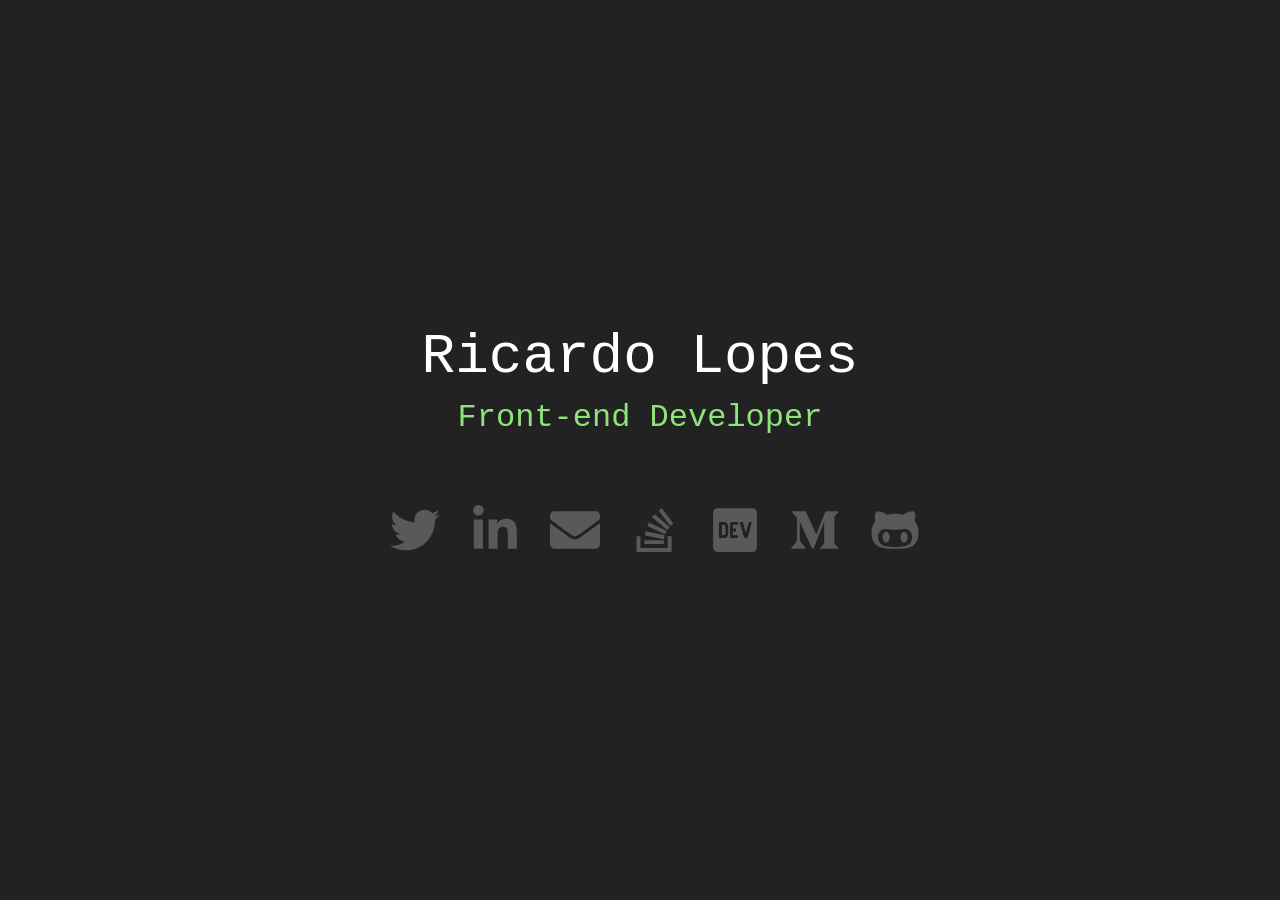
==== index.html @ 7324f7e9 "Updates" ====
<!DOCTYPE html><html><head><title>Ricardo Lopes: Front-end Developer</title><meta name="author" content="Ricardo Lopes"/><meta name="description" content="Portfolio page for Ricardo Lopes: Front-end Developer"/><link rel="shortcut icon" href="static/favicon.ico" type="image/vnd.microsoft.icon"/><meta charSet="utf-8"/><meta name="viewport" content="width=device-width,minimum-scale=1,initial-scale=1"/><meta name="next-head-count" content="2"/><style id="__jsx-4141740515">img.jsx-4141740515{position:fixed;opacity:0;-webkit-animation:move-jsx-4141740515 20s infinite linear;animation:move-jsx-4141740515 20s infinite linear;-webkit-animation-delay:10s;animation-delay:10s;object-fit:contain;width:100%;height:100%;pointer-events:none;top:10000px;}@-webkit-keyframes move-jsx-4141740515{0%{opacity:0;top:70%;left:70%;}25%{opacity:0.1;}50%{opacity:0;top:-30%;left:-30%;-webkit-transform:scale(2) rotate(60deg);-ms-transform:scale(2) rotate(60deg);transform:scale(2) rotate(60deg);}51%{left:70%;-webkit-transform:scale(1);-ms-transform:scale(1);transform:scale(1);}75%{opacity:0.1;}100%{top:70%;left:0;opacity:0;-webkit-transform:scale(2) rotate(-60deg);-ms-transform:scale(2) rotate(-60deg);transform:scale(2) rotate(-60deg);}}@keyframes move-jsx-4141740515{0%{opacity:0;top:70%;left:70%;}25%{opacity:0.1;}50%{opacity:0;top:-30%;left:-30%;-webkit-transform:scale(2) rotate(60deg);-ms-transform:scale(2) rotate(60deg);transform:scale(2) rotate(60deg);}51%{left:70%;-webkit-transform:scale(1);-ms-transform:scale(1);transform:scale(1);}75%{opacity:0.1;}100%{top:70%;left:0;opacity:0;-webkit-transform:scale(2) rotate(-60deg);-ms-transform:scale(2) rotate(-60deg);transform:scale(2) rotate(-60deg);}}</style><style id="__jsx-925891890">.jsx-925891890{font-weight:normal;margin-top:0;}h1.jsx-925891890{font-size:3.5em;margin-bottom:10px;}h2.jsx-925891890{font-size:2em;color:var(--accent);margin-bottom:1.2em;}</style><style id="__jsx-3282310472">.jsx-3282310472{width:50px;height:50px;margin:15px;display:inline-block;opacity:0.5;-webkit-transition:150ms;transition:150ms;fill:var(--text);}.jsx-3282310472:hover,.jsx-3282310472:active,.jsx-3282310472:focus{-webkit-transform:scale(1.1);-ms-transform:scale(1.1);transform:scale(1.1);opacity:1;fill:var(--accent);}</style><style id="__jsx-1221531940">body{--background:#222;--text:white;--accent:#8ee478;display:-webkit-box;display:-webkit-flex;display:-ms-flexbox;display:flex;-webkit-flex-direction:column;-ms-flex-direction:column;flex-direction:column;-webkit-box-pack:center;-webkit-justify-content:center;-ms-flex-pack:center;justify-content:center;height:100vh;width:100vw;margin:0;overflow:hidden;font-family:'Courier New',Courier;font-weight:100;color:var(--text);background:var(--background);text-align:center;}</style></head><body><div id="__next"><div class="jsx-1221531940"><picture class="jsx-4141740515"><source srcSet="static/img/face.webp" type="image/webp" class="jsx-4141740515"/><source srcSet="static/img/face.jpg" type="image/jpeg" class="jsx-4141740515"/><img src="img/face.jpg" alt="" class="jsx-4141740515"/></picture><header class="jsx-925891890"><h1 class="jsx-925891890">Ricardo Lopes</h1><h2 class="jsx-925891890">Front-end Developer</h2></header><main class="jsx-1221531940"><nav class="jsx-1221531940 links"><a href="https://twitter.com/raicuparta" title="Twitter @Raicuparta" class="jsx-3282310472"><svg viewBox="0 0 512 512" alt="Twitter @Raicuparta" class="jsx-3282310472"><path d="M459.37 151.716c.325 4.548.325 9.097.325 13.645 0 138.72-105.583 298.558-298.558 298.558-59.452 0-114.68-17.219-161.137-47.106 8.447.974 16.568 1.299 25.34 1.299 49.055 0 94.213-16.568 130.274-44.832-46.132-.975-84.792-31.188-98.112-72.772 6.498.974 12.995 1.624 19.818 1.624 9.421 0 18.843-1.3 27.614-3.573-48.081-9.747-84.143-51.98-84.143-102.985v-1.299c13.969 7.797 30.214 12.67 47.431 13.319-28.264-18.843-46.781-51.005-46.781-87.391 0-19.492 5.197-37.36 14.294-52.954 51.655 63.675 129.3 105.258 216.365 109.807-1.624-7.797-2.599-15.918-2.599-24.04 0-57.828 46.782-104.934 104.934-104.934 30.213 0 57.502 12.67 76.67 33.137 23.715-4.548 46.456-13.32 66.599-25.34-7.798 24.366-24.366 44.833-46.132 57.827 21.117-2.273 41.584-8.122 60.426-16.243-14.292 20.791-32.161 39.308-52.628 54.253z"></path></svg></a><a href="https://www.linkedin.com/in/ricardo-lopes-3a071643/" title="LinkedIn Ricardo Lopes" class="jsx-3282310472"><svg viewBox="0 0 448 512" alt="LinkedIn Ricardo Lopes" class="jsx-3282310472"><path d="M100.28 448H7.4V148.9h92.88zM53.79 108.1C24.09 108.1 0 83.5 0 53.8a53.79 53.79 0 01107.58 0c0 29.7-24.1 54.3-53.79 54.3zM447.9 448h-92.68V302.4c0-34.7-.7-79.2-48.29-79.2-48.29 0-55.69 37.7-55.69 76.7V448h-92.78V148.9h89.08v40.8h1.3c12.4-23.5 42.69-48.3 87.88-48.3 94 0 111.28 61.9 111.28 142.3V448z"></path></svg></a><a href="mailto:raicuparta@gmail.com" title="E-mail raicuparta@gmail.com" class="jsx-3282310472"><svg viewBox="0 0 512 512" alt="E-mail raicuparta@gmail.com" class="jsx-3282310472"><path d="M502.3 190.8c3.9-3.1 9.7-.2 9.7 4.7V400c0 26.5-21.5 48-48 48H48c-26.5 0-48-21.5-48-48V195.6c0-5 5.7-7.8 9.7-4.7 22.4 17.4 52.1 39.5 154.1 113.6 21.1 15.4 56.7 47.8 92.2 47.6 35.7.3 72-32.8 92.3-47.6 102-74.1 131.6-96.3 154-113.7zM256 320c23.2.4 56.6-29.2 73.4-41.4 132.7-96.3 142.8-104.7 173.4-128.7 5.8-4.5 9.2-11.5 9.2-18.9v-19c0-26.5-21.5-48-48-48H48C21.5 64 0 85.5 0 112v19c0 7.4 3.4 14.3 9.2 18.9 30.6 23.9 40.7 32.4 173.4 128.7 16.8 12.2 50.2 41.8 73.4 41.4z"></path></svg></a><a href="https://stackoverflow.com/users/3962104/ricardo-lopes?tab=profile" title="Stack Overflow @Raicuparta" class="jsx-3282310472"><svg viewBox="0 0 384 512" alt="Stack Overflow @Raicuparta" class="jsx-3282310472"><path d="M290.7 311L95 269.7 86.8 309l195.7 41zm51-87L188.2 95.7l-25.5 30.8 153.5 128.3zm-31.2 39.7L129.2 179l-16.7 36.5L293.7 300zM262 32l-32 24 119.3 160.3 32-24zm20.5 328h-200v39.7h200zm39.7 80H42.7V320h-40v160h359.5V320h-40z"></path></svg></a><a href="https://dev.to/raicuparta" title="DEV @Raicuparta" class="jsx-3282310472"><svg viewBox="0 0 448 512" alt="DEV @Raicuparta" class="jsx-3282310472"><path d="M120.12 208.29c-3.88-2.9-7.77-4.35-11.65-4.35H91.03v104.47h17.45c3.88 0 7.77-1.45 11.65-4.35 3.88-2.9 5.82-7.25 5.82-13.06v-69.65c-.01-5.8-1.96-10.16-5.83-13.06zM404.1 32H43.9C19.7 32 .06 51.59 0 75.8v360.4C.06 460.41 19.7 480 43.9 480h360.2c24.21 0 43.84-19.59 43.9-43.8V75.8c-.06-24.21-19.7-43.8-43.9-43.8zM154.2 291.19c0 18.81-11.61 47.31-48.36 47.25h-46.4V172.98h47.38c35.44 0 47.36 28.46 47.37 47.28l.01 70.93zm100.68-88.66H201.6v38.42h32.57v29.57H201.6v38.41h53.29v29.57h-62.18c-11.16.29-20.44-8.53-20.72-19.69V193.7c-.27-11.15 8.56-20.41 19.71-20.69h63.19l-.01 29.52zm103.64 115.29c-13.2 30.75-36.85 24.63-47.44 0l-38.53-144.8h32.57l29.71 113.72 29.57-113.72h32.58l-38.46 144.8z"></path></svg></a><a href="https://medium.com/@Raicuparta" title="Medium @Raicuparta" class="jsx-3282310472"><svg viewBox="0 0 512 512" alt="Medium @Raicuparta" class="jsx-3282310472"><path d="M71.5 142.3c.6-5.9-1.7-11.8-6.1-15.8L20.3 72.1V64h140.2l108.4 237.7L364.2 64h133.7v8.1l-38.6 37c-3.3 2.5-5 6.7-4.3 10.8v272c-.7 4.1 1 8.3 4.3 10.8l37.7 37v8.1H307.3v-8.1l39.1-37.9c3.8-3.8 3.8-5 3.8-10.8V171.2L241.5 447.1h-14.7L100.4 171.2v184.9c-1.1 7.8 1.5 15.6 7 21.2l50.8 61.6v8.1h-144v-8L65 377.3c5.4-5.6 7.9-13.5 6.5-21.2V142.3z"></path></svg></a><a href="https://github.com/Raicuparta" title="Github @Raicuparta" class="jsx-3282310472"><svg viewBox="0 0 480 512" alt="Github @Raicuparta" class="jsx-3282310472"><path d="M186.1 328.7c0 20.9-10.9 55.1-36.7 55.1s-36.7-34.2-36.7-55.1 10.9-55.1 36.7-55.1 36.7 34.2 36.7 55.1zM480 278.2c0 31.9-3.2 65.7-17.5 95-37.9 76.6-142.1 74.8-216.7 74.8-75.8 0-186.2 2.7-225.6-74.8-14.6-29-20.2-63.1-20.2-95 0-41.9 13.9-81.5 41.5-113.6-5.2-15.8-7.7-32.4-7.7-48.8 0-21.5 4.9-32.3 14.6-51.8 45.3 0 74.3 9 108.8 36 29-6.9 58.8-10 88.7-10 27 0 54.2 2.9 80.4 9.2 34-26.7 63-35.2 107.8-35.2 9.8 19.5 14.6 30.3 14.6 51.8 0 16.4-2.6 32.7-7.7 48.2 27.5 32.4 39 72.3 39 114.2zm-64.3 50.5c0-43.9-26.7-82.6-73.5-82.6-18.9 0-37 3.4-56 6-14.9 2.3-29.8 3.2-45.1 3.2-15.2 0-30.1-.9-45.1-3.2-18.7-2.6-37-6-56-6-46.8 0-73.5 38.7-73.5 82.6 0 87.8 80.4 101.3 150.4 101.3h48.2c70.3 0 150.6-13.4 150.6-101.3zm-82.6-55.1c-25.8 0-36.7 34.2-36.7 55.1s10.9 55.1 36.7 55.1 36.7-34.2 36.7-55.1-10.9-55.1-36.7-55.1z"></path></svg></a></nav></main></div></div></body></html>
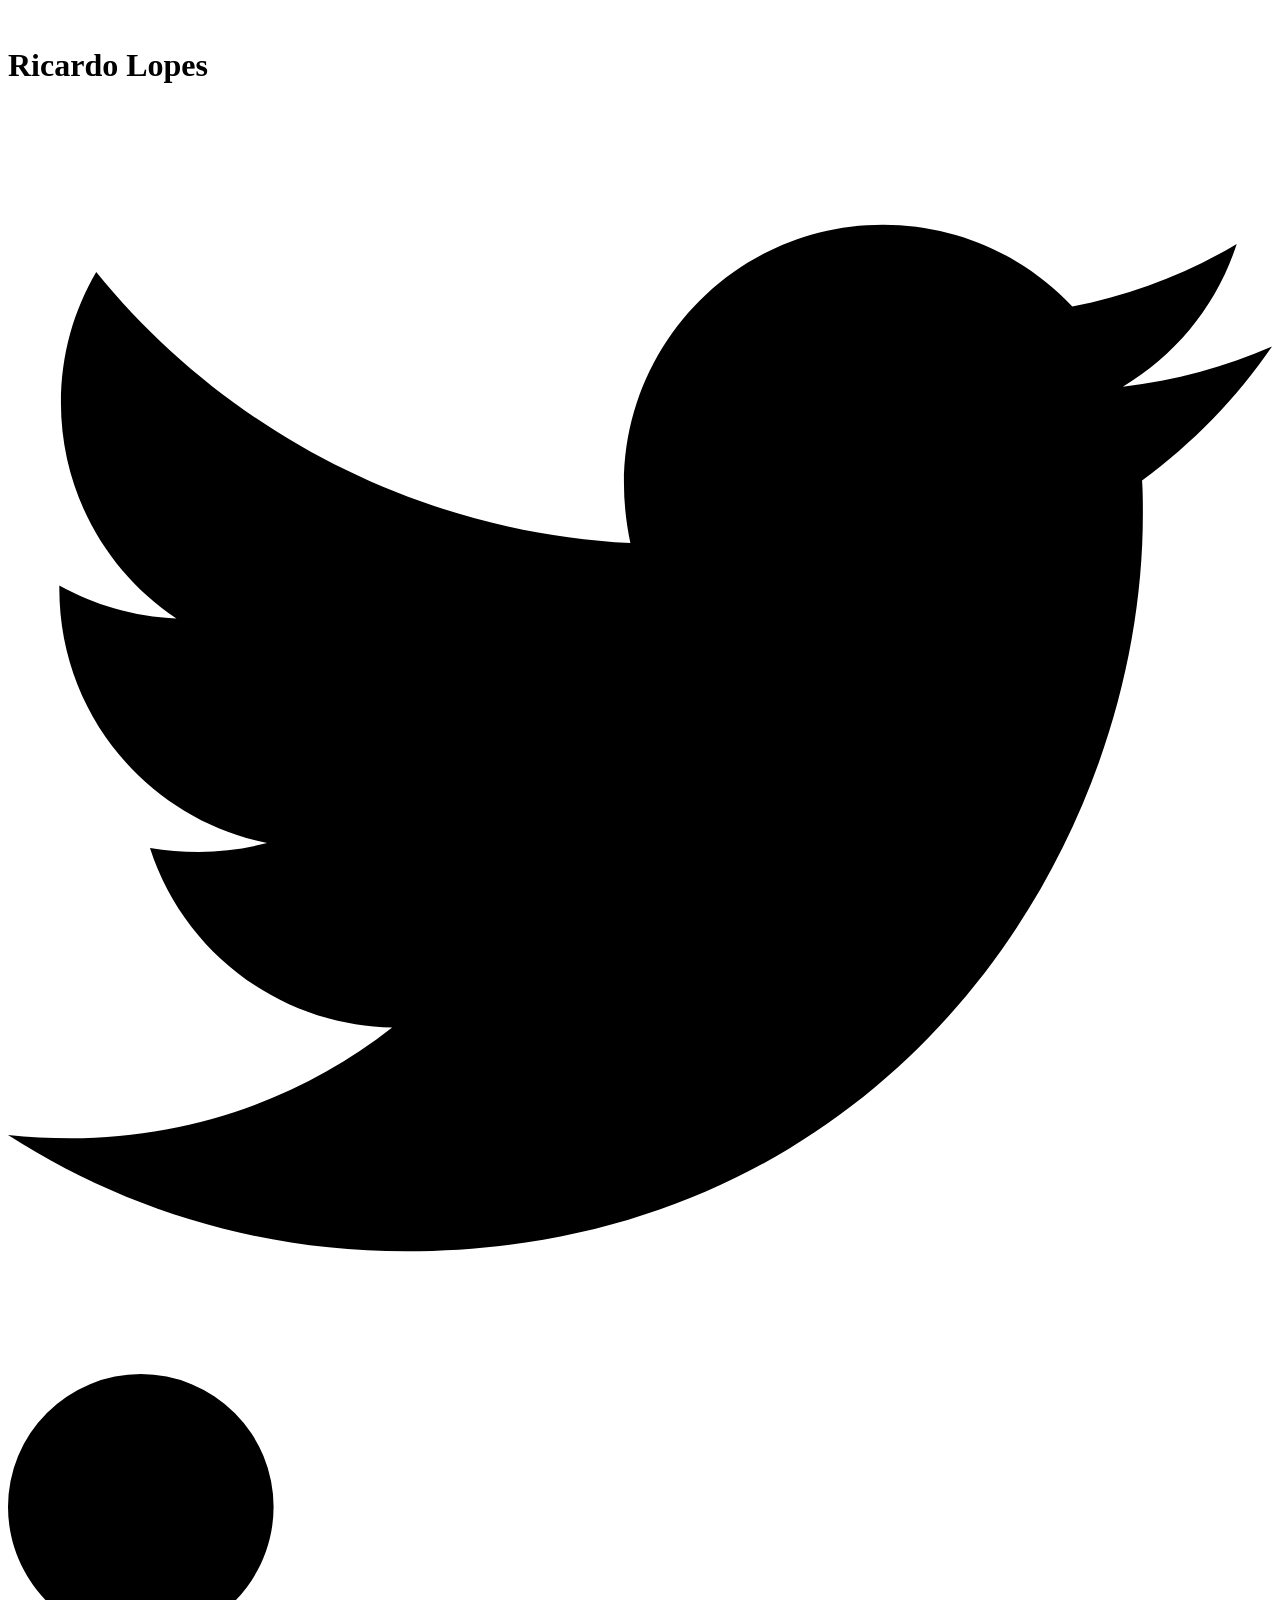
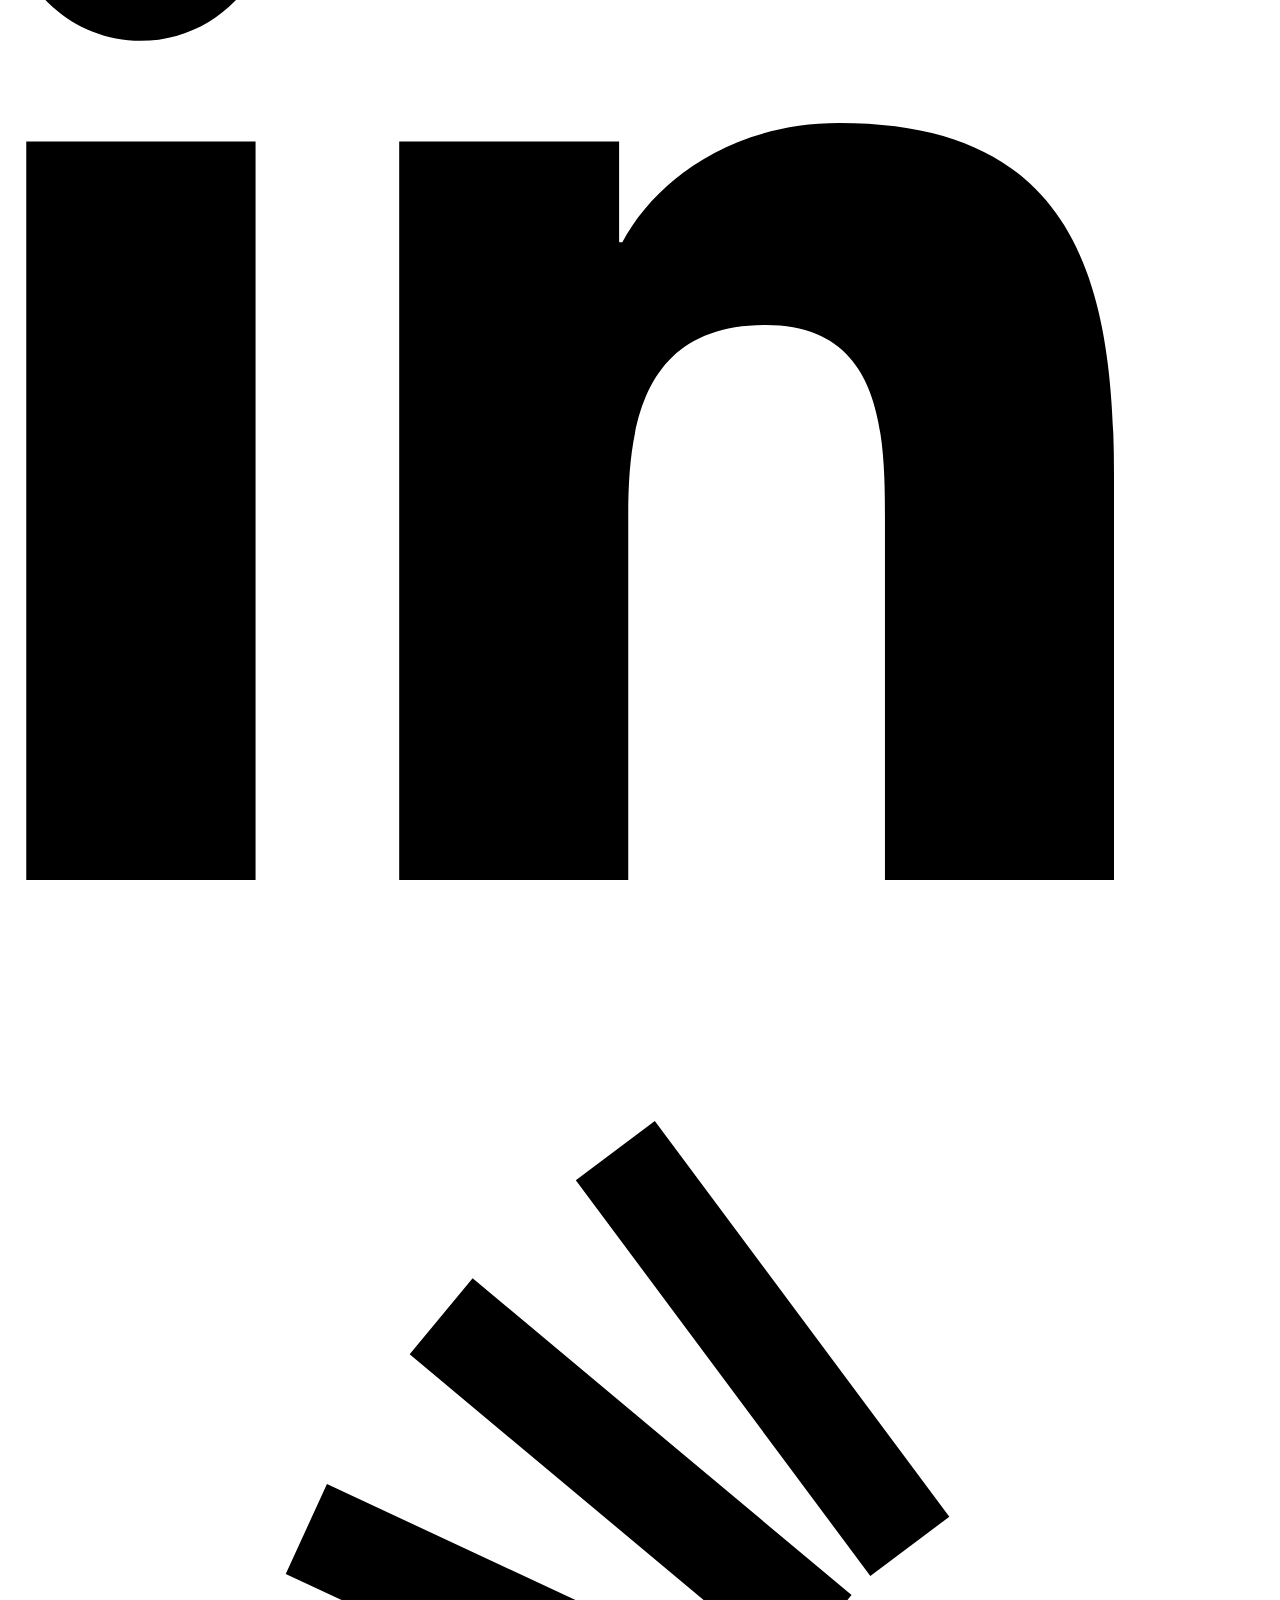
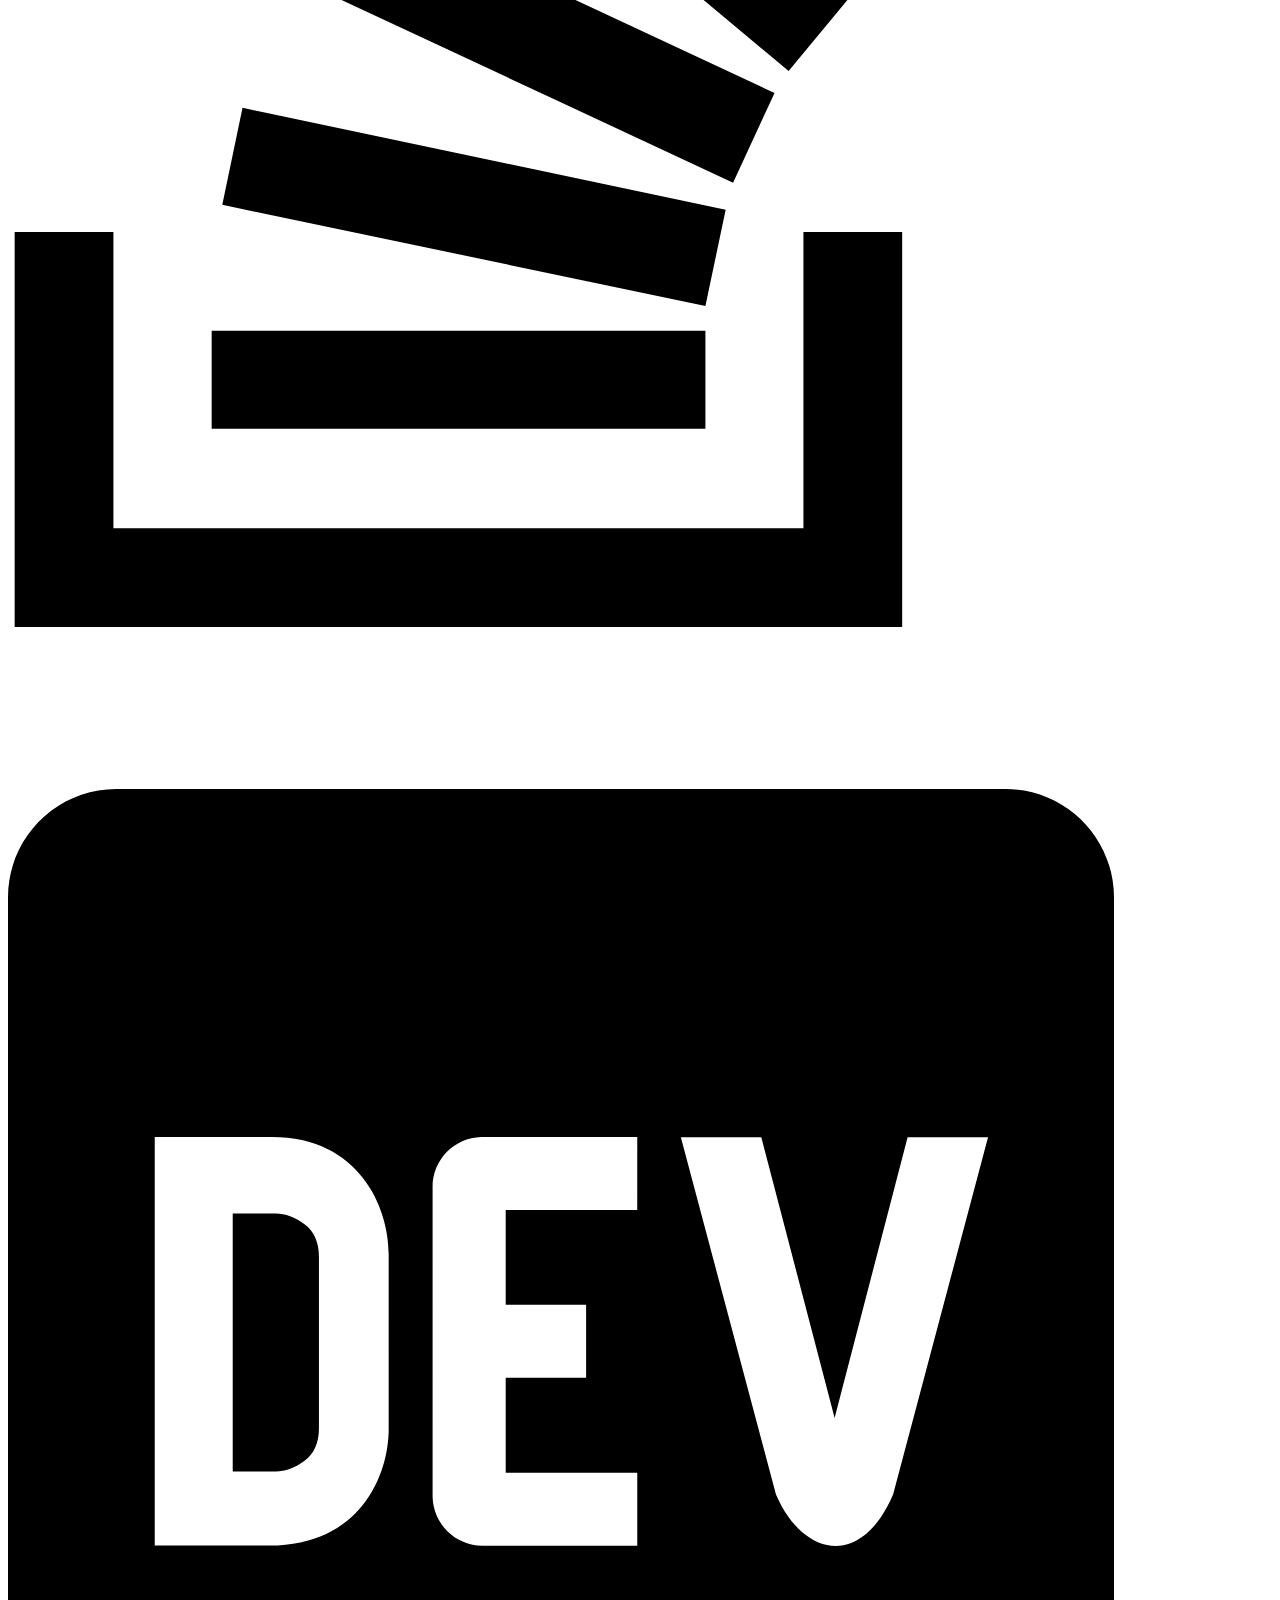
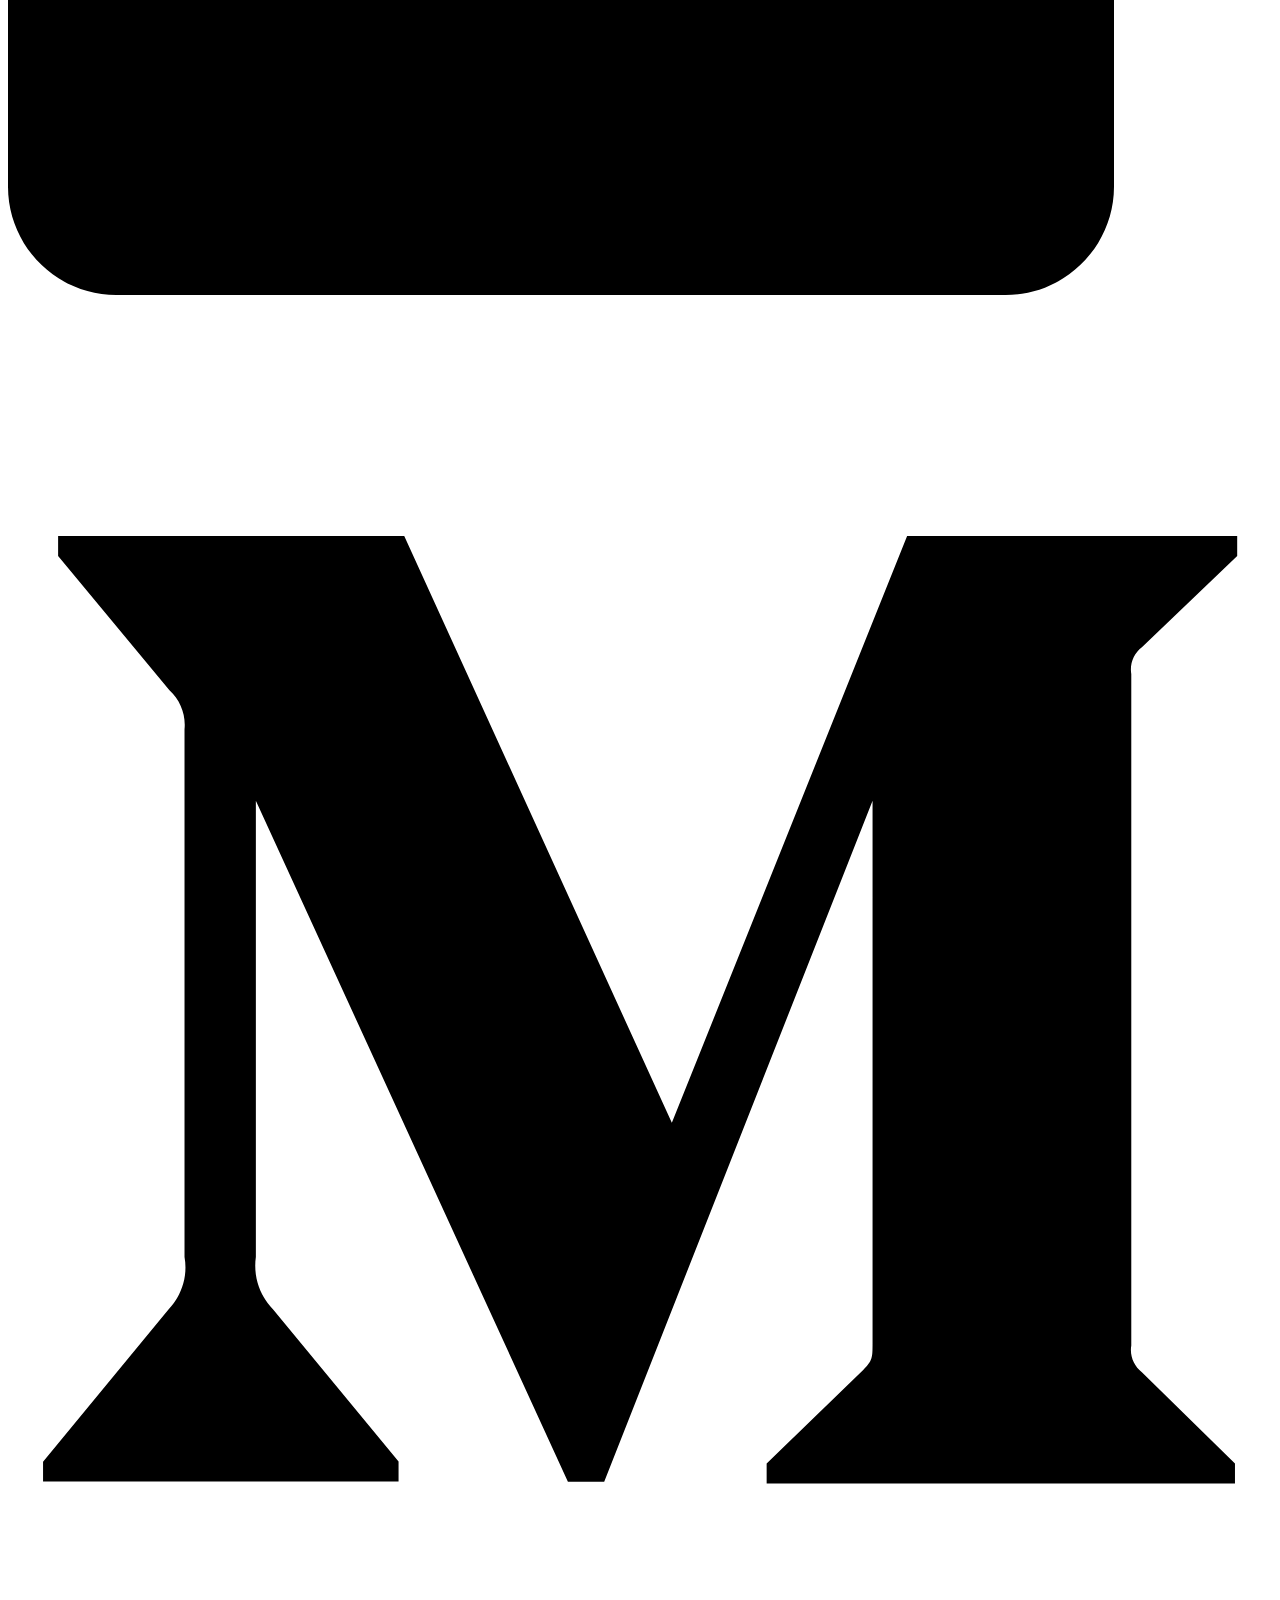
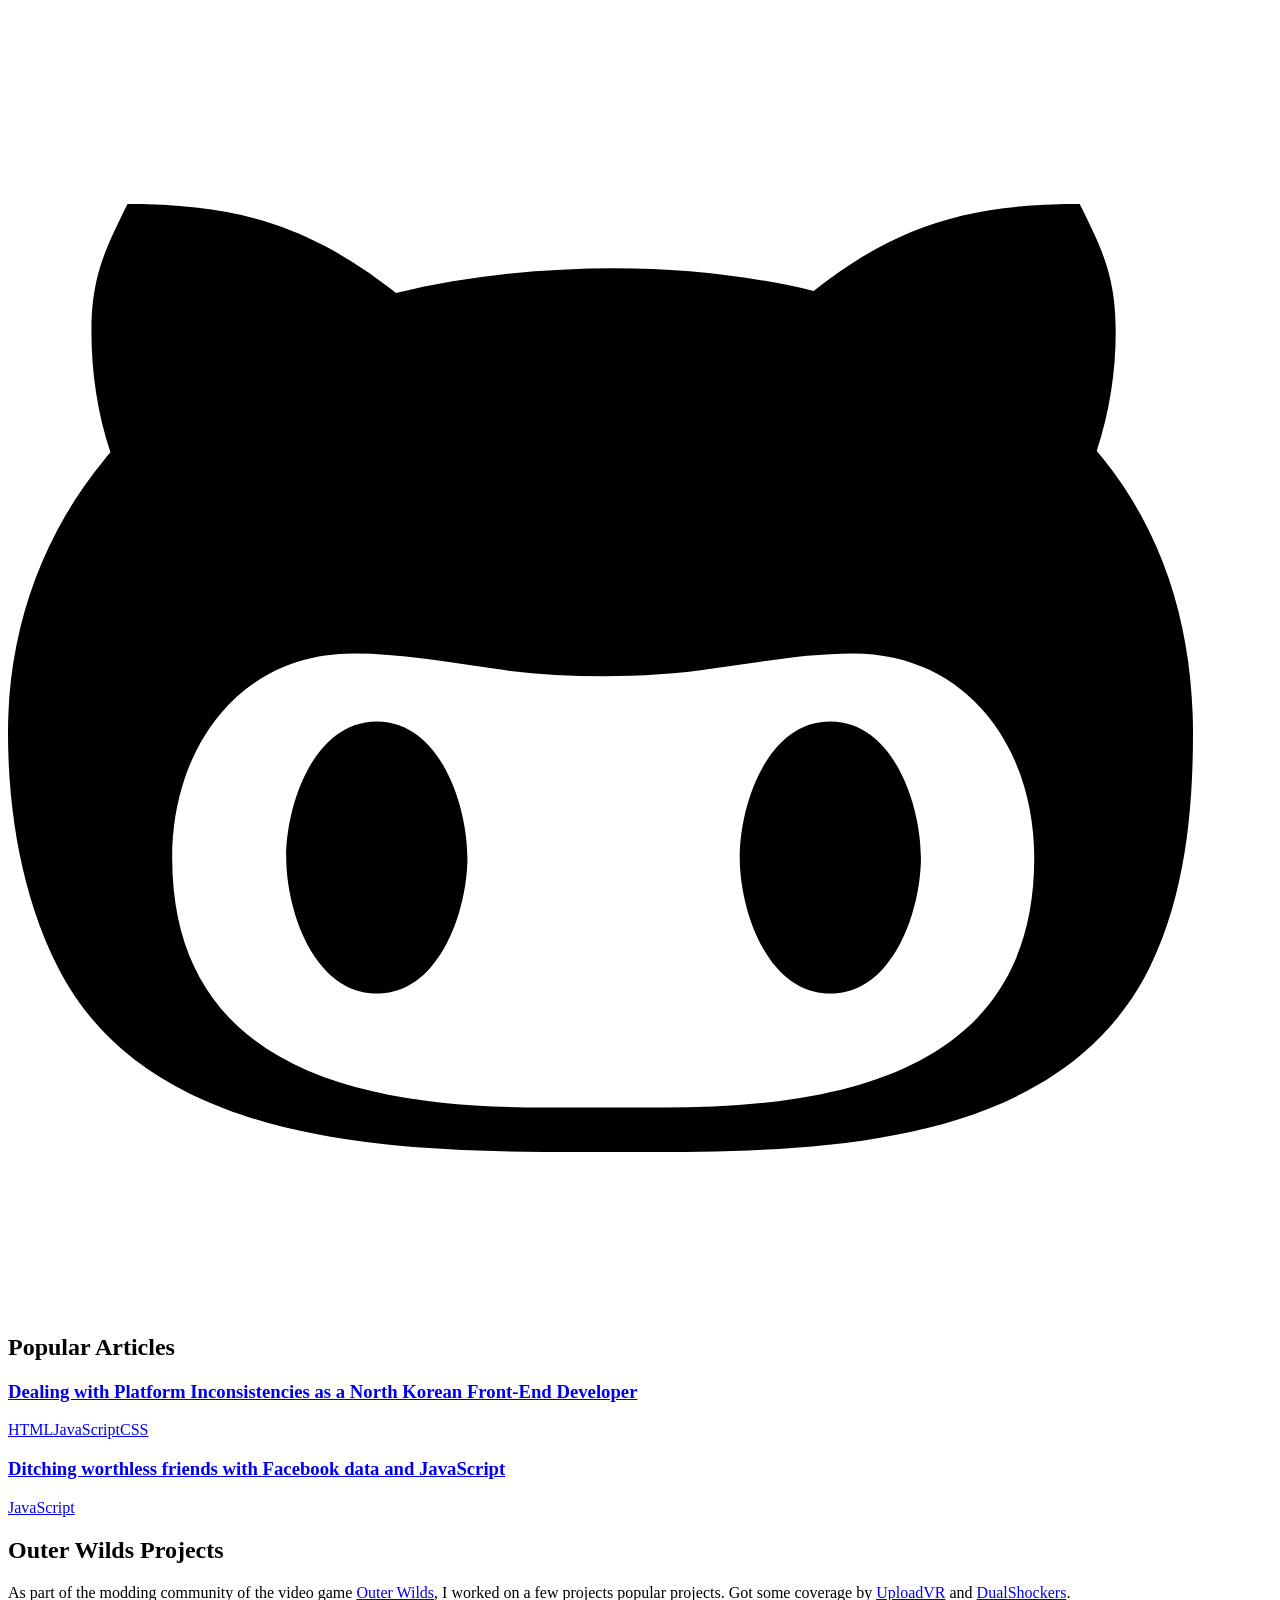
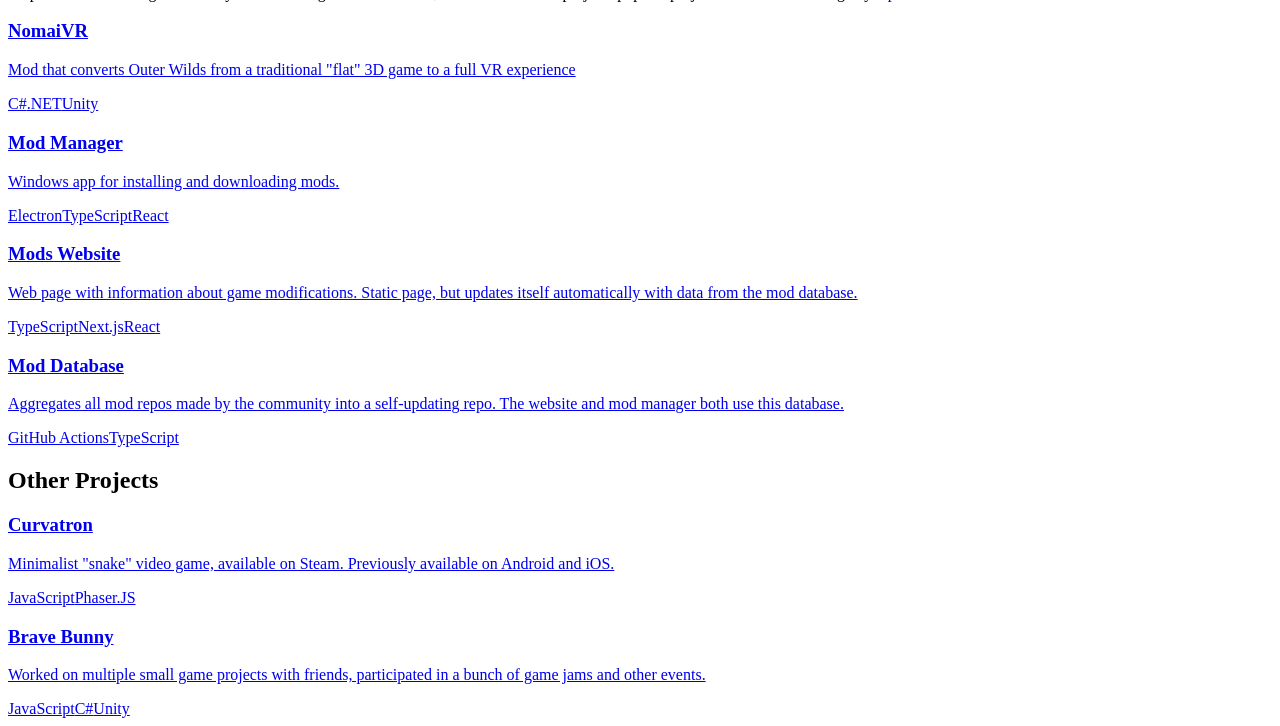
==== commit f30976ee: "Updates" ====
--- a/index.html
+++ b/index.html
@@ -1 +1,6 @@
-<!DOCTYPE html><html><head><title>Ricardo Lopes: Front-end Developer</title><meta name="author" content="Ricardo Lopes"/><meta name="description" content="Portfolio page for Ricardo Lopes: Front-end Developer"/><link rel="shortcut icon" href="static/favicon.ico" type="image/vnd.microsoft.icon"/><meta charSet="utf-8"/><meta name="viewport" content="width=device-width,minimum-scale=1,initial-scale=1"/><meta name="next-head-count" content="2"/><style id="__jsx-4141740515">img.jsx-4141740515{position:fixed;opacity:0;-webkit-animation:move-jsx-4141740515 20s infinite linear;animation:move-jsx-4141740515 20s infinite linear;-webkit-animation-delay:10s;animation-delay:10s;object-fit:contain;width:100%;height:100%;pointer-events:none;top:10000px;}@-webkit-keyframes move-jsx-4141740515{0%{opacity:0;top:70%;left:70%;}25%{opacity:0.1;}50%{opacity:0;top:-30%;left:-30%;-webkit-transform:scale(2) rotate(60deg);-ms-transform:scale(2) rotate(60deg);transform:scale(2) rotate(60deg);}51%{left:70%;-webkit-transform:scale(1);-ms-transform:scale(1);transform:scale(1);}75%{opacity:0.1;}100%{top:70%;left:0;opacity:0;-webkit-transform:scale(2) rotate(-60deg);-ms-transform:scale(2) rotate(-60deg);transform:scale(2) rotate(-60deg);}}@keyframes move-jsx-4141740515{0%{opacity:0;top:70%;left:70%;}25%{opacity:0.1;}50%{opacity:0;top:-30%;left:-30%;-webkit-transform:scale(2) rotate(60deg);-ms-transform:scale(2) rotate(60deg);transform:scale(2) rotate(60deg);}51%{left:70%;-webkit-transform:scale(1);-ms-transform:scale(1);transform:scale(1);}75%{opacity:0.1;}100%{top:70%;left:0;opacity:0;-webkit-transform:scale(2) rotate(-60deg);-ms-transform:scale(2) rotate(-60deg);transform:scale(2) rotate(-60deg);}}</style><style id="__jsx-925891890">.jsx-925891890{font-weight:normal;margin-top:0;}h1.jsx-925891890{font-size:3.5em;margin-bottom:10px;}h2.jsx-925891890{font-size:2em;color:var(--accent);margin-bottom:1.2em;}</style><style id="__jsx-3282310472">.jsx-3282310472{width:50px;height:50px;margin:15px;display:inline-block;opacity:0.5;-webkit-transition:150ms;transition:150ms;fill:var(--text);}.jsx-3282310472:hover,.jsx-3282310472:active,.jsx-3282310472:focus{-webkit-transform:scale(1.1);-ms-transform:scale(1.1);transform:scale(1.1);opacity:1;fill:var(--accent);}</style><style id="__jsx-1221531940">body{--background:#222;--text:white;--accent:#8ee478;display:-webkit-box;display:-webkit-flex;display:-ms-flexbox;display:flex;-webkit-flex-direction:column;-ms-flex-direction:column;flex-direction:column;-webkit-box-pack:center;-webkit-justify-content:center;-ms-flex-pack:center;justify-content:center;height:100vh;width:100vw;margin:0;overflow:hidden;font-family:'Courier New',Courier;font-weight:100;color:var(--text);background:var(--background);text-align:center;}</style></head><body><div id="__next"><div class="jsx-1221531940"><picture class="jsx-4141740515"><source srcSet="static/img/face.webp" type="image/webp" class="jsx-4141740515"/><source srcSet="static/img/face.jpg" type="image/jpeg" class="jsx-4141740515"/><img src="img/face.jpg" alt="" class="jsx-4141740515"/></picture><header class="jsx-925891890"><h1 class="jsx-925891890">Ricardo Lopes</h1><h2 class="jsx-925891890">Front-end Developer</h2></header><main class="jsx-1221531940"><nav class="jsx-1221531940 links"><a href="https://twitter.com/raicuparta" title="Twitter @Raicuparta" class="jsx-3282310472"><svg viewBox="0 0 512 512" alt="Twitter @Raicuparta" class="jsx-3282310472"><path d="M459.37 151.716c.325 4.548.325 9.097.325 13.645 0 138.72-105.583 298.558-298.558 298.558-59.452 0-114.68-17.219-161.137-47.106 8.447.974 16.568 1.299 25.34 1.299 49.055 0 94.213-16.568 130.274-44.832-46.132-.975-84.792-31.188-98.112-72.772 6.498.974 12.995 1.624 19.818 1.624 9.421 0 18.843-1.3 27.614-3.573-48.081-9.747-84.143-51.98-84.143-102.985v-1.299c13.969 7.797 30.214 12.67 47.431 13.319-28.264-18.843-46.781-51.005-46.781-87.391 0-19.492 5.197-37.36 14.294-52.954 51.655 63.675 129.3 105.258 216.365 109.807-1.624-7.797-2.599-15.918-2.599-24.04 0-57.828 46.782-104.934 104.934-104.934 30.213 0 57.502 12.67 76.67 33.137 23.715-4.548 46.456-13.32 66.599-25.34-7.798 24.366-24.366 44.833-46.132 57.827 21.117-2.273 41.584-8.122 60.426-16.243-14.292 20.791-32.161 39.308-52.628 54.253z"></path></svg></a><a href="https://www.linkedin.com/in/ricardo-lopes-3a071643/" title="LinkedIn Ricardo Lopes" class="jsx-3282310472"><svg viewBox="0 0 448 512" alt="LinkedIn Ricardo Lopes" class="jsx-3282310472"><path d="M100.28 448H7.4V148.9h92.88zM53.79 108.1C24.09 108.1 0 83.5 0 53.8a53.79 53.79 0 01107.58 0c0 29.7-24.1 54.3-53.79 54.3zM447.9 448h-92.68V302.4c0-34.7-.7-79.2-48.29-79.2-48.29 0-55.69 37.7-55.69 76.7V448h-92.78V148.9h89.08v40.8h1.3c12.4-23.5 42.69-48.3 87.88-48.3 94 0 111.28 61.9 111.28 142.3V448z"></path></svg></a><a href="mailto:raicuparta@gmail.com" title="E-mail raicuparta@gmail.com" class="jsx-3282310472"><svg viewBox="0 0 512 512" alt="E-mail raicuparta@gmail.com" class="jsx-3282310472"><path d="M502.3 190.8c3.9-3.1 9.7-.2 9.7 4.7V400c0 26.5-21.5 48-48 48H48c-26.5 0-48-21.5-48-48V195.6c0-5 5.7-7.8 9.7-4.7 22.4 17.4 52.1 39.5 154.1 113.6 21.1 15.4 56.7 47.8 92.2 47.6 35.7.3 72-32.8 92.3-47.6 102-74.1 131.6-96.3 154-113.7zM256 320c23.2.4 56.6-29.2 73.4-41.4 132.7-96.3 142.8-104.7 173.4-128.7 5.8-4.5 9.2-11.5 9.2-18.9v-19c0-26.5-21.5-48-48-48H48C21.5 64 0 85.5 0 112v19c0 7.4 3.4 14.3 9.2 18.9 30.6 23.9 40.7 32.4 173.4 128.7 16.8 12.2 50.2 41.8 73.4 41.4z"></path></svg></a><a href="https://stackoverflow.com/users/3962104/ricardo-lopes?tab=profile" title="Stack Overflow @Raicuparta" class="jsx-3282310472"><svg viewBox="0 0 384 512" alt="Stack Overflow @Raicuparta" class="jsx-3282310472"><path d="M290.7 311L95 269.7 86.8 309l195.7 41zm51-87L188.2 95.7l-25.5 30.8 153.5 128.3zm-31.2 39.7L129.2 179l-16.7 36.5L293.7 300zM262 32l-32 24 119.3 160.3 32-24zm20.5 328h-200v39.7h200zm39.7 80H42.7V320h-40v160h359.5V320h-40z"></path></svg></a><a href="https://dev.to/raicuparta" title="DEV @Raicuparta" class="jsx-3282310472"><svg viewBox="0 0 448 512" alt="DEV @Raicuparta" class="jsx-3282310472"><path d="M120.12 208.29c-3.88-2.9-7.77-4.35-11.65-4.35H91.03v104.47h17.45c3.88 0 7.77-1.45 11.65-4.35 3.88-2.9 5.82-7.25 5.82-13.06v-69.65c-.01-5.8-1.96-10.16-5.83-13.06zM404.1 32H43.9C19.7 32 .06 51.59 0 75.8v360.4C.06 460.41 19.7 480 43.9 480h360.2c24.21 0 43.84-19.59 43.9-43.8V75.8c-.06-24.21-19.7-43.8-43.9-43.8zM154.2 291.19c0 18.81-11.61 47.31-48.36 47.25h-46.4V172.98h47.38c35.44 0 47.36 28.46 47.37 47.28l.01 70.93zm100.68-88.66H201.6v38.42h32.57v29.57H201.6v38.41h53.29v29.57h-62.18c-11.16.29-20.44-8.53-20.72-19.69V193.7c-.27-11.15 8.56-20.41 19.71-20.69h63.19l-.01 29.52zm103.64 115.29c-13.2 30.75-36.85 24.63-47.44 0l-38.53-144.8h32.57l29.71 113.72 29.57-113.72h32.58l-38.46 144.8z"></path></svg></a><a href="https://medium.com/@Raicuparta" title="Medium @Raicuparta" class="jsx-3282310472"><svg viewBox="0 0 512 512" alt="Medium @Raicuparta" class="jsx-3282310472"><path d="M71.5 142.3c.6-5.9-1.7-11.8-6.1-15.8L20.3 72.1V64h140.2l108.4 237.7L364.2 64h133.7v8.1l-38.6 37c-3.3 2.5-5 6.7-4.3 10.8v272c-.7 4.1 1 8.3 4.3 10.8l37.7 37v8.1H307.3v-8.1l39.1-37.9c3.8-3.8 3.8-5 3.8-10.8V171.2L241.5 447.1h-14.7L100.4 171.2v184.9c-1.1 7.8 1.5 15.6 7 21.2l50.8 61.6v8.1h-144v-8L65 377.3c5.4-5.6 7.9-13.5 6.5-21.2V142.3z"></path></svg></a><a href="https://github.com/Raicuparta" title="Github @Raicuparta" class="jsx-3282310472"><svg viewBox="0 0 480 512" alt="Github @Raicuparta" class="jsx-3282310472"><path d="M186.1 328.7c0 20.9-10.9 55.1-36.7 55.1s-36.7-34.2-36.7-55.1 10.9-55.1 36.7-55.1 36.7 34.2 36.7 55.1zM480 278.2c0 31.9-3.2 65.7-17.5 95-37.9 76.6-142.1 74.8-216.7 74.8-75.8 0-186.2 2.7-225.6-74.8-14.6-29-20.2-63.1-20.2-95 0-41.9 13.9-81.5 41.5-113.6-5.2-15.8-7.7-32.4-7.7-48.8 0-21.5 4.9-32.3 14.6-51.8 45.3 0 74.3 9 108.8 36 29-6.9 58.8-10 88.7-10 27 0 54.2 2.9 80.4 9.2 34-26.7 63-35.2 107.8-35.2 9.8 19.5 14.6 30.3 14.6 51.8 0 16.4-2.6 32.7-7.7 48.2 27.5 32.4 39 72.3 39 114.2zm-64.3 50.5c0-43.9-26.7-82.6-73.5-82.6-18.9 0-37 3.4-56 6-14.9 2.3-29.8 3.2-45.1 3.2-15.2 0-30.1-.9-45.1-3.2-18.7-2.6-37-6-56-6-46.8 0-73.5 38.7-73.5 82.6 0 87.8 80.4 101.3 150.4 101.3h48.2c70.3 0 150.6-13.4 150.6-101.3zm-82.6-55.1c-25.8 0-36.7 34.2-36.7 55.1s10.9 55.1 36.7 55.1 36.7-34.2 36.7-55.1-10.9-55.1-36.7-55.1z"></path></svg></a></nav></main></div></div></body></html>+<!DOCTYPE html><html lang="en"><title>Ricardo Lopes</title><head><script async="" src="https://www.googletagmanager.com/gtag/js?id=UA-65658920-2"></script><script>
+          window.dataLayer = window.dataLayer || [];
+          function gtag(){dataLayer.push(arguments);}
+          gtag('js', new Date());
+          gtag('config', 'UA-65658920-2');
+        </script><meta charSet="utf-8"/><meta name="viewport" content="width=device-width"/><meta name="next-head-count" content="2"/><link rel="stylesheet" href="/_next/static/css/79435f8cef8566d74749.css"/><link rel="stylesheet" href="/_next/static/css/3eaee0d131a8c5dfe73f.css"/></head><body><div id="__next"><picture class="jsx-undefined"><source srcSet="img/face.webp" type="image/webp" class="jsx-undefined"/><source srcSet="img/face.jpg" type="image/jpeg" class="jsx-undefined"/><img src="img/face.jpg" alt="" class="jsx-undefined face_image__1t4yN"/></picture><main class="styles_main__liORg"><div class="styles_pageBody__3wO6k"><header><h1 class="header_title__cuBOq">Ricardo Lopes</h1></header><div class="social-links_wrapper__1UpFQ"><nav class="social-links_socialLinks__2_MZi"><a class="icon-link_iconLink__1RoCs" href="https://twitter.com/raicuparta" title="Twitter @Raicuparta" target="_blank" rel="noopener noreferrer"><svg viewBox="0 0 512 512" class="icon-link_icon__TqKw2"><path d="M459.37 151.716c.325 4.548.325 9.097.325 13.645 0 138.72-105.583 298.558-298.558 298.558-59.452 0-114.68-17.219-161.137-47.106 8.447.974 16.568 1.299 25.34 1.299 49.055 0 94.213-16.568 130.274-44.832-46.132-.975-84.792-31.188-98.112-72.772 6.498.974 12.995 1.624 19.818 1.624 9.421 0 18.843-1.3 27.614-3.573-48.081-9.747-84.143-51.98-84.143-102.985v-1.299c13.969 7.797 30.214 12.67 47.431 13.319-28.264-18.843-46.781-51.005-46.781-87.391 0-19.492 5.197-37.36 14.294-52.954 51.655 63.675 129.3 105.258 216.365 109.807-1.624-7.797-2.599-15.918-2.599-24.04 0-57.828 46.782-104.934 104.934-104.934 30.213 0 57.502 12.67 76.67 33.137 23.715-4.548 46.456-13.32 66.599-25.34-7.798 24.366-24.366 44.833-46.132 57.827 21.117-2.273 41.584-8.122 60.426-16.243-14.292 20.791-32.161 39.308-52.628 54.253z"></path></svg></a><a class="icon-link_iconLink__1RoCs" href="https://www.linkedin.com/in/ricardo-lopes-3a071643/" title="LinkedIn Ricardo Lopes" target="_blank" rel="noopener noreferrer"><svg viewBox="0 0 512 512" class="icon-link_icon__TqKw2"><path d="M100.28 448H7.4V148.9h92.88zM53.79 108.1C24.09 108.1 0 83.5 0 53.8a53.79 53.79 0 01107.58 0c0 29.7-24.1 54.3-53.79 54.3zM447.9 448h-92.68V302.4c0-34.7-.7-79.2-48.29-79.2-48.29 0-55.69 37.7-55.69 76.7V448h-92.78V148.9h89.08v40.8h1.3c12.4-23.5 42.69-48.3 87.88-48.3 94 0 111.28 61.9 111.28 142.3V448z"></path></svg></a><a class="icon-link_iconLink__1RoCs" href="https://stackoverflow.com/users/3962104/ricardo-lopes?tab=profile" title="Stack Overflow @Raicuparta" target="_blank" rel="noopener noreferrer"><svg viewBox="0 0 512 512" class="icon-link_icon__TqKw2"><path d="M290.7 311L95 269.7 86.8 309l195.7 41zm51-87L188.2 95.7l-25.5 30.8 153.5 128.3zm-31.2 39.7L129.2 179l-16.7 36.5L293.7 300zM262 32l-32 24 119.3 160.3 32-24zm20.5 328h-200v39.7h200zm39.7 80H42.7V320h-40v160h359.5V320h-40z"></path></svg></a><a class="icon-link_iconLink__1RoCs" href="https://dev.to/raicuparta" title="DEV @Raicuparta" target="_blank" rel="noopener noreferrer"><svg viewBox="0 0 512 512" class="icon-link_icon__TqKw2"><path d="M120.12 208.29c-3.88-2.9-7.77-4.35-11.65-4.35H91.03v104.47h17.45c3.88 0 7.77-1.45 11.65-4.35 3.88-2.9 5.82-7.25 5.82-13.06v-69.65c-.01-5.8-1.96-10.16-5.83-13.06zM404.1 32H43.9C19.7 32 .06 51.59 0 75.8v360.4C.06 460.41 19.7 480 43.9 480h360.2c24.21 0 43.84-19.59 43.9-43.8V75.8c-.06-24.21-19.7-43.8-43.9-43.8zM154.2 291.19c0 18.81-11.61 47.31-48.36 47.25h-46.4V172.98h47.38c35.44 0 47.36 28.46 47.37 47.28l.01 70.93zm100.68-88.66H201.6v38.42h32.57v29.57H201.6v38.41h53.29v29.57h-62.18c-11.16.29-20.44-8.53-20.72-19.69V193.7c-.27-11.15 8.56-20.41 19.71-20.69h63.19l-.01 29.52zm103.64 115.29c-13.2 30.75-36.85 24.63-47.44 0l-38.53-144.8h32.57l29.71 113.72 29.57-113.72h32.58l-38.46 144.8z"></path></svg></a><a class="icon-link_iconLink__1RoCs" href="https://medium.com/@Raicuparta" title="Medium @Raicuparta" target="_blank" rel="noopener noreferrer"><svg viewBox="0 0 512 512" class="icon-link_icon__TqKw2"><path d="M71.5 142.3c.6-5.9-1.7-11.8-6.1-15.8L20.3 72.1V64h140.2l108.4 237.7L364.2 64h133.7v8.1l-38.6 37c-3.3 2.5-5 6.7-4.3 10.8v272c-.7 4.1 1 8.3 4.3 10.8l37.7 37v8.1H307.3v-8.1l39.1-37.9c3.8-3.8 3.8-5 3.8-10.8V171.2L241.5 447.1h-14.7L100.4 171.2v184.9c-1.1 7.8 1.5 15.6 7 21.2l50.8 61.6v8.1h-144v-8L65 377.3c5.4-5.6 7.9-13.5 6.5-21.2V142.3z"></path></svg></a><a class="icon-link_iconLink__1RoCs" href="https://github.com/Raicuparta" title="Github @Raicuparta" target="_blank" rel="noopener noreferrer"><svg viewBox="0 0 512 512" class="icon-link_icon__TqKw2"><path d="M186.1 328.7c0 20.9-10.9 55.1-36.7 55.1s-36.7-34.2-36.7-55.1 10.9-55.1 36.7-55.1 36.7 34.2 36.7 55.1zM480 278.2c0 31.9-3.2 65.7-17.5 95-37.9 76.6-142.1 74.8-216.7 74.8-75.8 0-186.2 2.7-225.6-74.8-14.6-29-20.2-63.1-20.2-95 0-41.9 13.9-81.5 41.5-113.6-5.2-15.8-7.7-32.4-7.7-48.8 0-21.5 4.9-32.3 14.6-51.8 45.3 0 74.3 9 108.8 36 29-6.9 58.8-10 88.7-10 27 0 54.2 2.9 80.4 9.2 34-26.7 63-35.2 107.8-35.2 9.8 19.5 14.6 30.3 14.6 51.8 0 16.4-2.6 32.7-7.7 48.2 27.5 32.4 39 72.3 39 114.2zm-64.3 50.5c0-43.9-26.7-82.6-73.5-82.6-18.9 0-37 3.4-56 6-14.9 2.3-29.8 3.2-45.1 3.2-15.2 0-30.1-.9-45.1-3.2-18.7-2.6-37-6-56-6-46.8 0-73.5 38.7-73.5 82.6 0 87.8 80.4 101.3 150.4 101.3h48.2c70.3 0 150.6-13.4 150.6-101.3zm-82.6-55.1c-25.8 0-36.7 34.2-36.7 55.1s10.9 55.1 36.7 55.1 36.7-34.2 36.7-55.1-10.9-55.1-36.7-55.1z"></path></svg></a></nav></div><div class="styles_content__3Hj3c"><section class="projects-section_projectsSection__3aQbL"><h2 class="projects-section_title__3aOQu">Popular Articles</h2><div class="projects-section_description__3fEKM"></div><div class="projects-section_projectsWrapper__1K1k_"><a class="project-card_projectCard__voFRt" href="https://dev.to/raicuparta/dealing-with-platform-inconsistencies-as-a-north-korean-front-end-developer-3158" target="_blank" rel="noopener noreferrer"><div><h3 class="project-card_title__gSEYl">Dealing with Platform Inconsistencies as a North Korean Front-End Developer</h3><p class="project-card_description__UYRU2"></p></div><div><span class="tag_tag__1zUIz">HTML</span><span class="tag_tag__1zUIz">JavaScript</span><span class="tag_tag__1zUIz">CSS</span></div></a><a class="project-card_projectCard__voFRt" href="https://dev.to/raicuparta/ditching-worthless-friends-with-facebook-data-and-javascript-3f2i" target="_blank" rel="noopener noreferrer"><div><h3 class="project-card_title__gSEYl">Ditching worthless friends with Facebook data and JavaScript</h3><p class="project-card_description__UYRU2"></p></div><div><span class="tag_tag__1zUIz">JavaScript</span></div></a></div></section><section class="projects-section_projectsSection__3aQbL"><h2 class="projects-section_title__3aOQu">Outer Wilds Projects</h2><div class="projects-section_description__3fEKM"><p>As part of the modding community of the video game<!-- --> <a href="https://www.mobiusdigitalgames.com/outer-wilds.html" target="_blank" rel="noopener noreferrer">Outer Wilds</a>, I worked on a few projects popular projects. Got some coverage by<!-- --> <a href="https://uploadvr.com/outer-wilds-vr-mod" target="_blank" rel="noopener noreferrer">UploadVR</a> <!-- -->and<!-- --> <a href="https://www.dualshockers.com/outer-wilds-virtual-reality-fan-mod/" target="_blank" rel="noopener noreferrer">DualShockers</a>.</p></div><div class="projects-section_projectsWrapper__1K1k_"><a class="project-card_projectCard__voFRt" href="https://github.com/Raicuparta/nomai-vr" target="_blank" rel="noopener noreferrer"><div><h3 class="project-card_title__gSEYl">NomaiVR</h3><p class="project-card_description__UYRU2">Mod that converts Outer Wilds from a traditional &quot;flat&quot; 3D game to a full VR experience</p></div><div><span class="tag_tag__1zUIz">C#</span><span class="tag_tag__1zUIz">.NET</span><span class="tag_tag__1zUIz">Unity</span></div></a><a class="project-card_projectCard__voFRt" href="https://github.com/Raicuparta/ow-mod-manager" target="_blank" rel="noopener noreferrer"><div><h3 class="project-card_title__gSEYl">Mod Manager</h3><p class="project-card_description__UYRU2">Windows app for installing and downloading mods.</p></div><div><span class="tag_tag__1zUIz">Electron</span><span class="tag_tag__1zUIz">TypeScript</span><span class="tag_tag__1zUIz">React</span></div></a><a class="project-card_projectCard__voFRt" href="https://github.com/Raicuparta/outerwildsmods.com" target="_blank" rel="noopener noreferrer"><div><h3 class="project-card_title__gSEYl">Mods Website</h3><p class="project-card_description__UYRU2">Web page with information about game modifications. Static page, but updates itself automatically with data from the mod database.</p></div><div><span class="tag_tag__1zUIz">TypeScript</span><span class="tag_tag__1zUIz">Next.js</span><span class="tag_tag__1zUIz">React</span></div></a><a class="project-card_projectCard__voFRt" href="https://github.com/Raicuparta/outer-wilds-mod-db" target="_blank" rel="noopener noreferrer"><div><h3 class="project-card_title__gSEYl">Mod Database</h3><p class="project-card_description__UYRU2">Aggregates all mod repos made by the community into a self-updating repo. The website and mod manager both use this database.</p></div><div><span class="tag_tag__1zUIz">GitHub Actions</span><span class="tag_tag__1zUIz">TypeScript</span></div></a></div></section><section class="projects-section_projectsSection__3aQbL"><h2 class="projects-section_title__3aOQu">Other Projects</h2><div class="projects-section_description__3fEKM"></div><div class="projects-section_projectsWrapper__1K1k_"><a class="project-card_projectCard__voFRt" href="https://github.com/bravebunny/curvatron" target="_blank" rel="noopener noreferrer"><div><h3 class="project-card_title__gSEYl">Curvatron</h3><p class="project-card_description__UYRU2">Minimalist &quot;snake&quot; video game, available on Steam. Previously available on Android and iOS.</p></div><div><span class="tag_tag__1zUIz">JavaScript</span><span class="tag_tag__1zUIz">Phaser.JS</span></div></a><a class="project-card_projectCard__voFRt" href="https://bravebunny.co" target="_blank" rel="noopener noreferrer"><div><h3 class="project-card_title__gSEYl">Brave Bunny</h3><p class="project-card_description__UYRU2">Worked on multiple small game projects with friends, participated in a bunch of game jams and other events.</p></div><div><span class="tag_tag__1zUIz">JavaScript</span><span class="tag_tag__1zUIz">C#</span><span class="tag_tag__1zUIz">Unity</span></div></a></div></section></div></div></main></div></body></html>
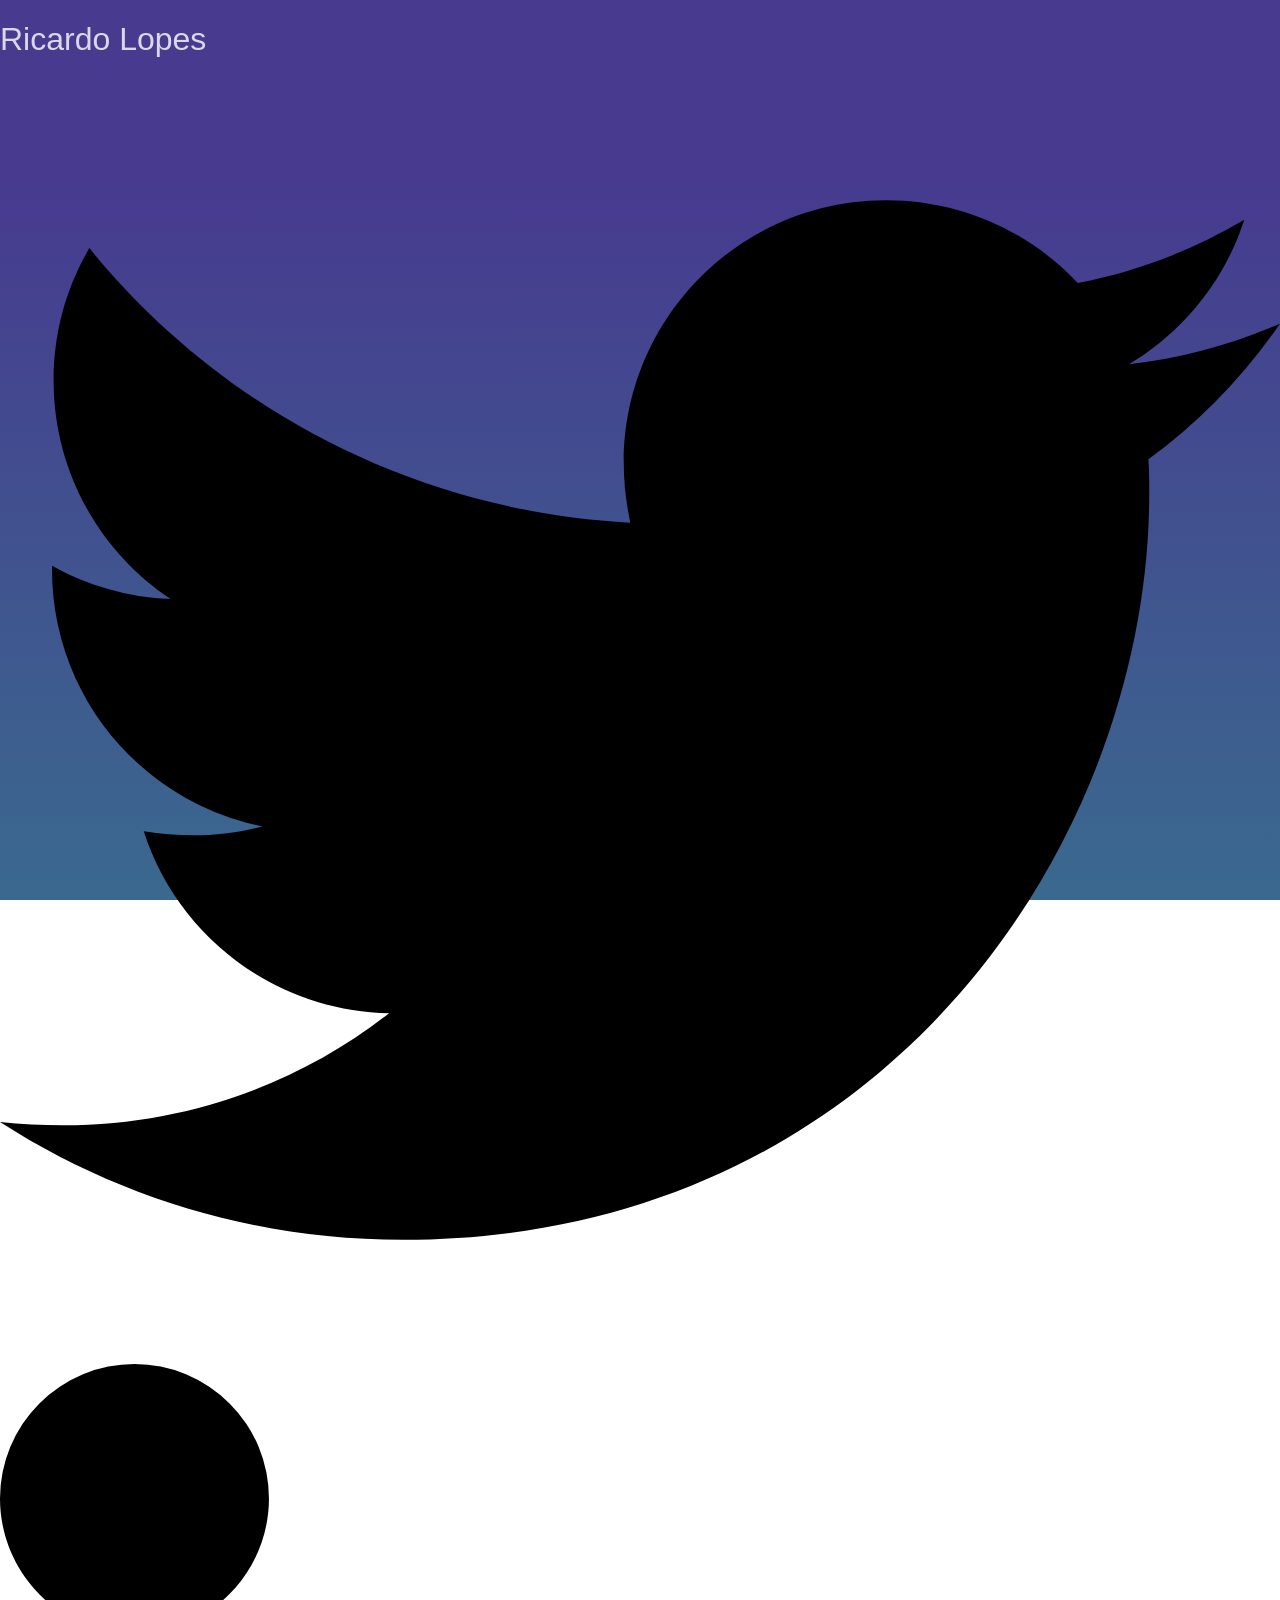
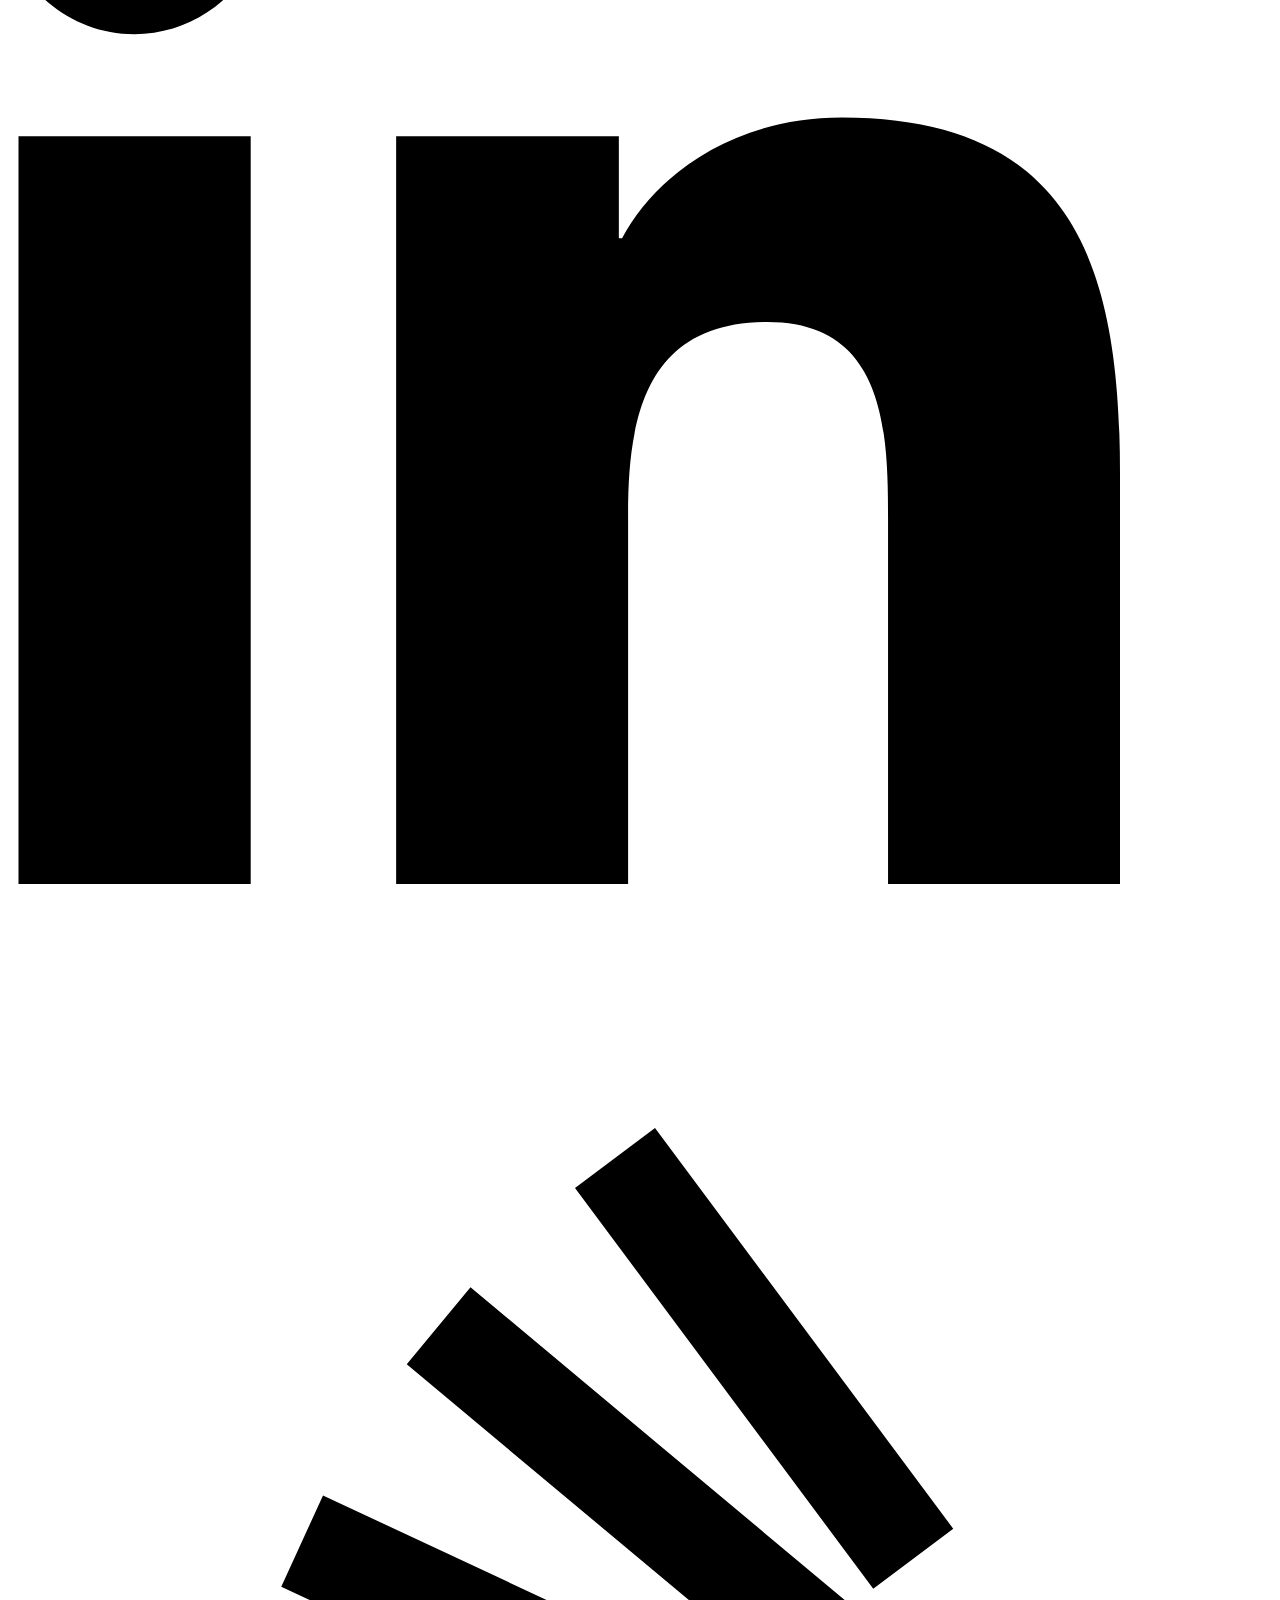
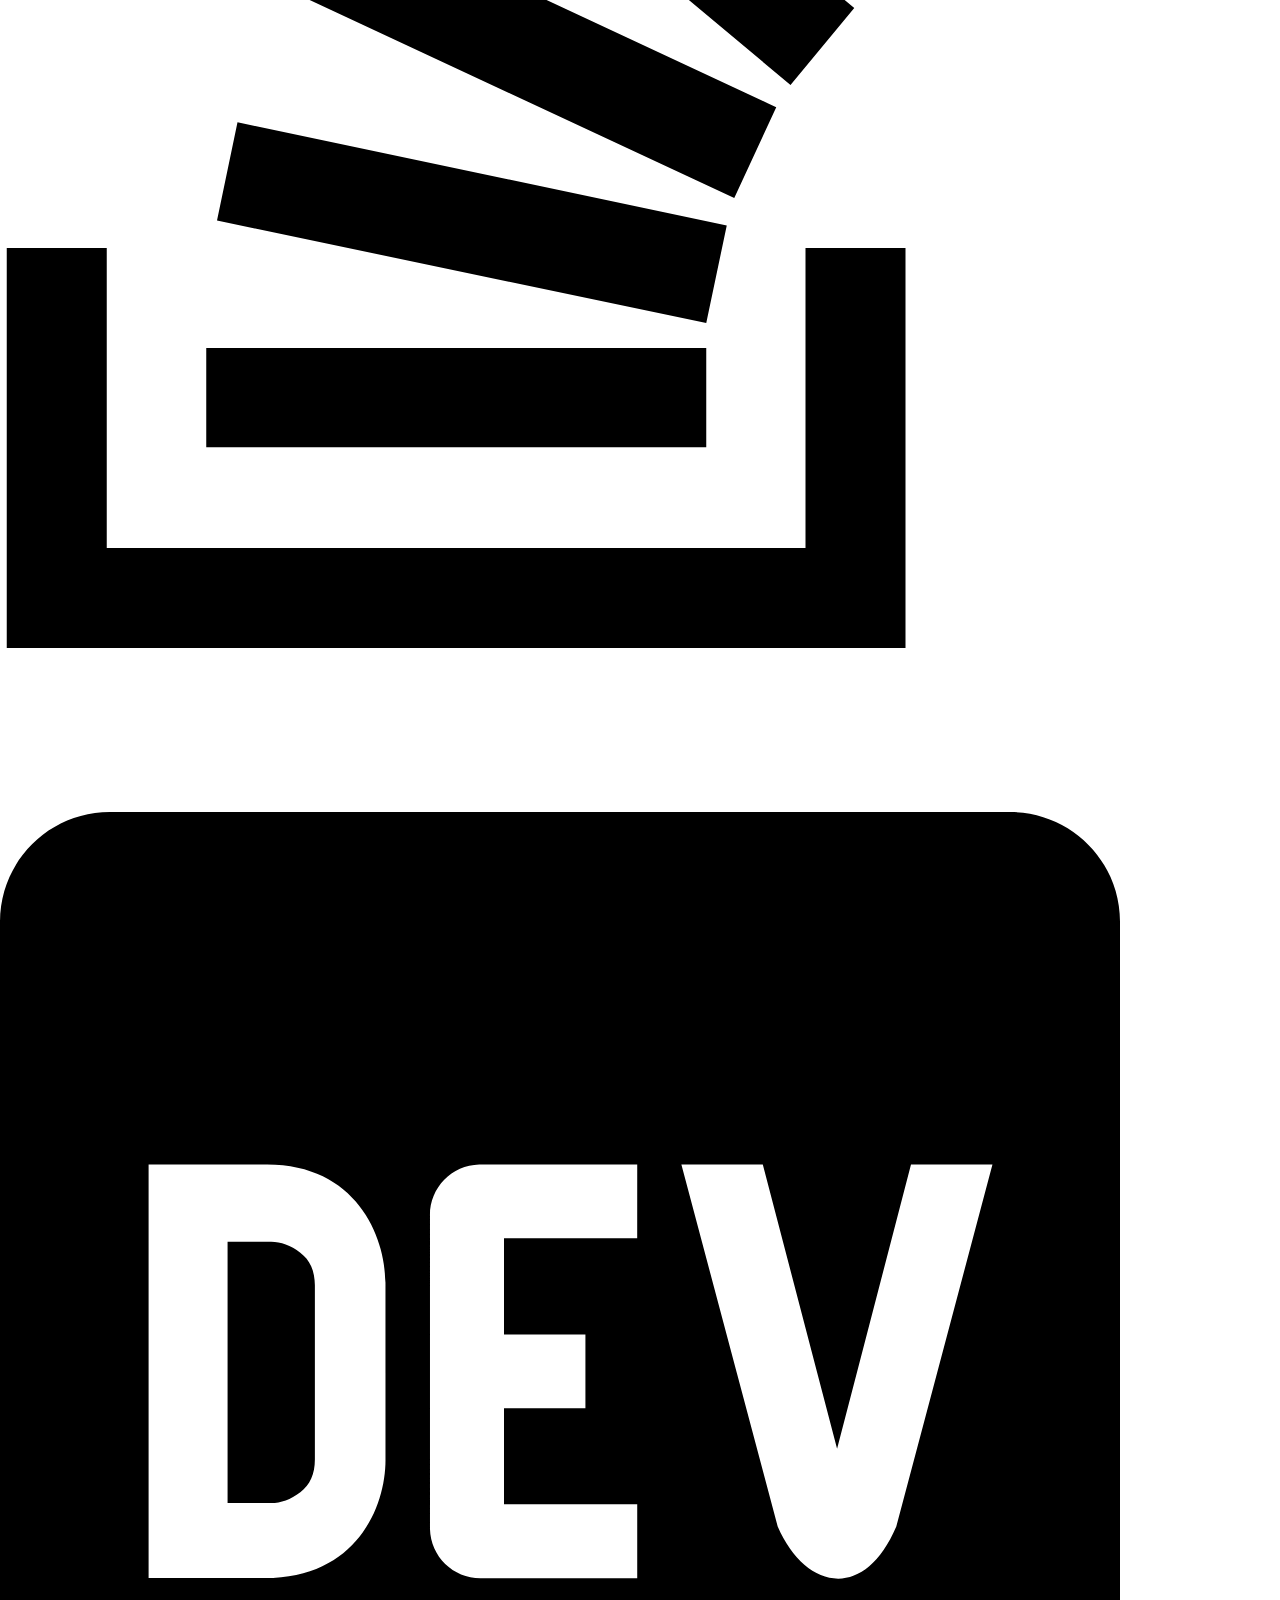
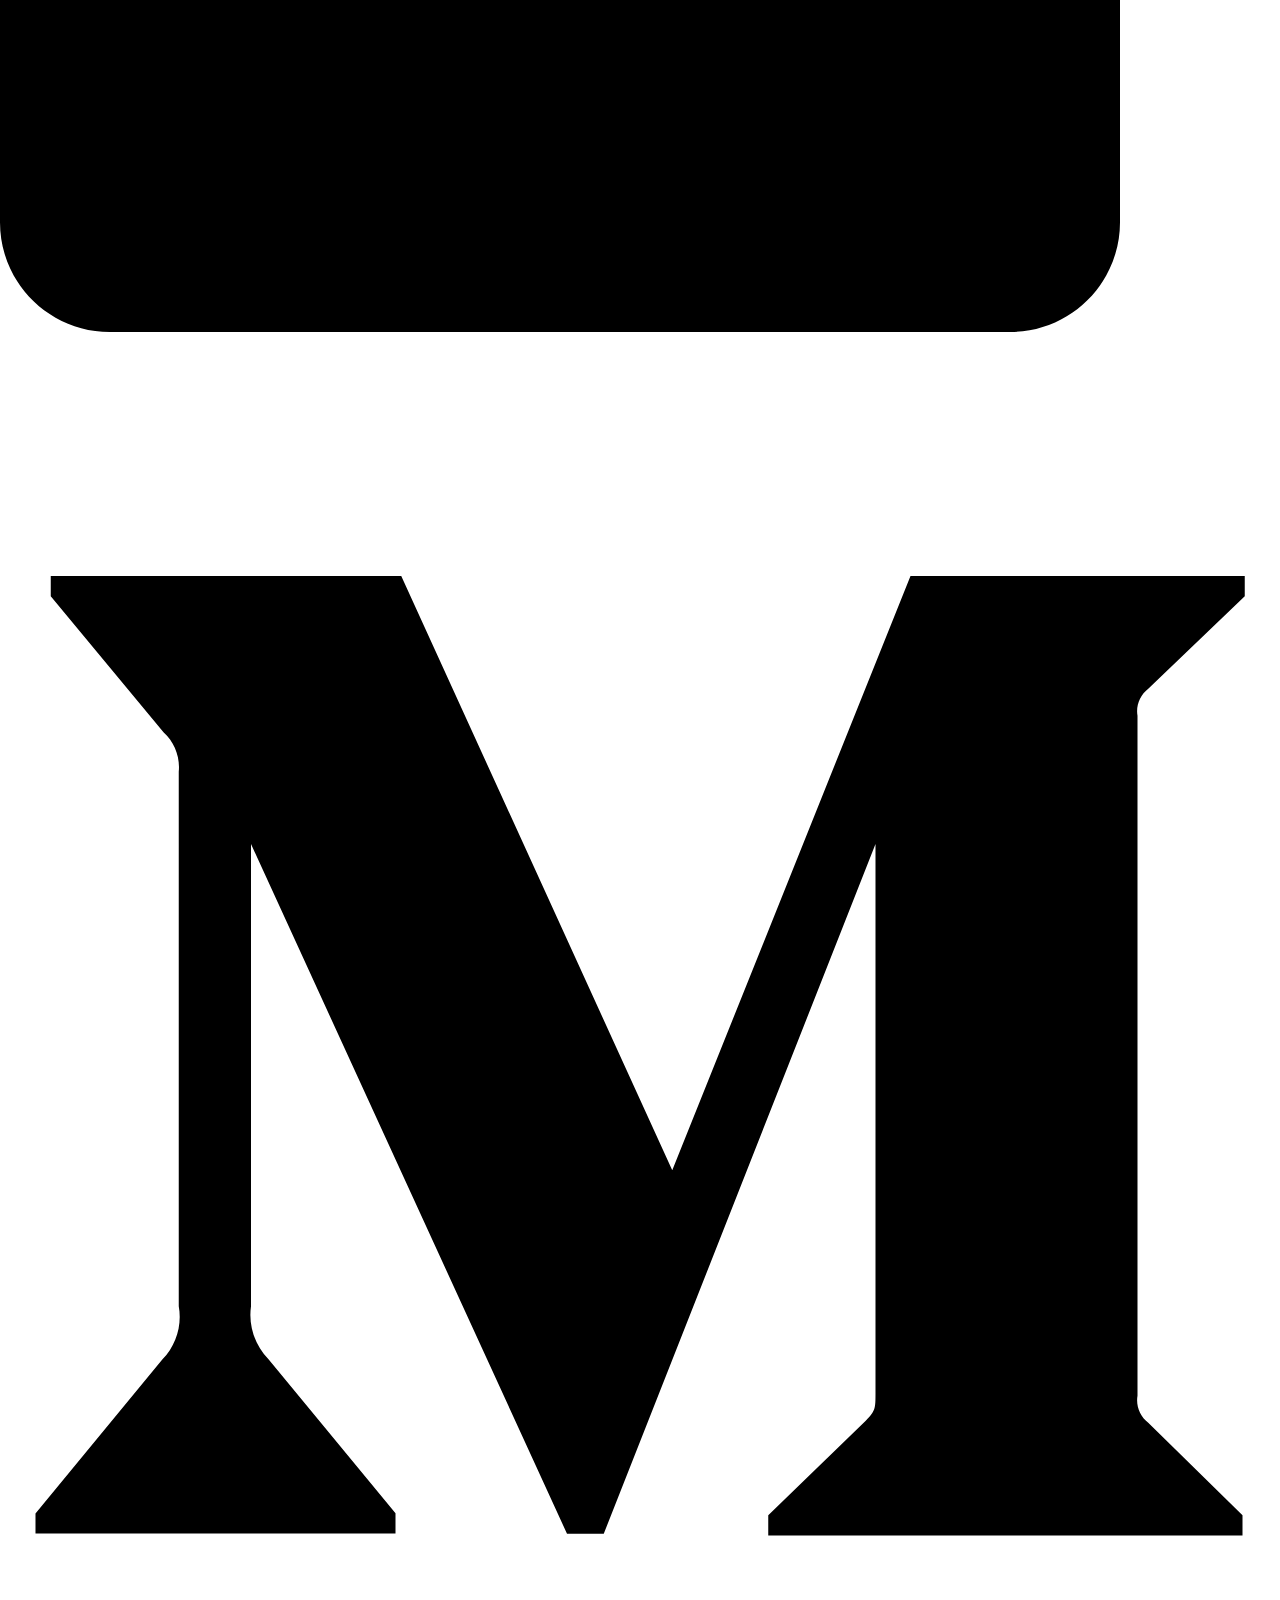
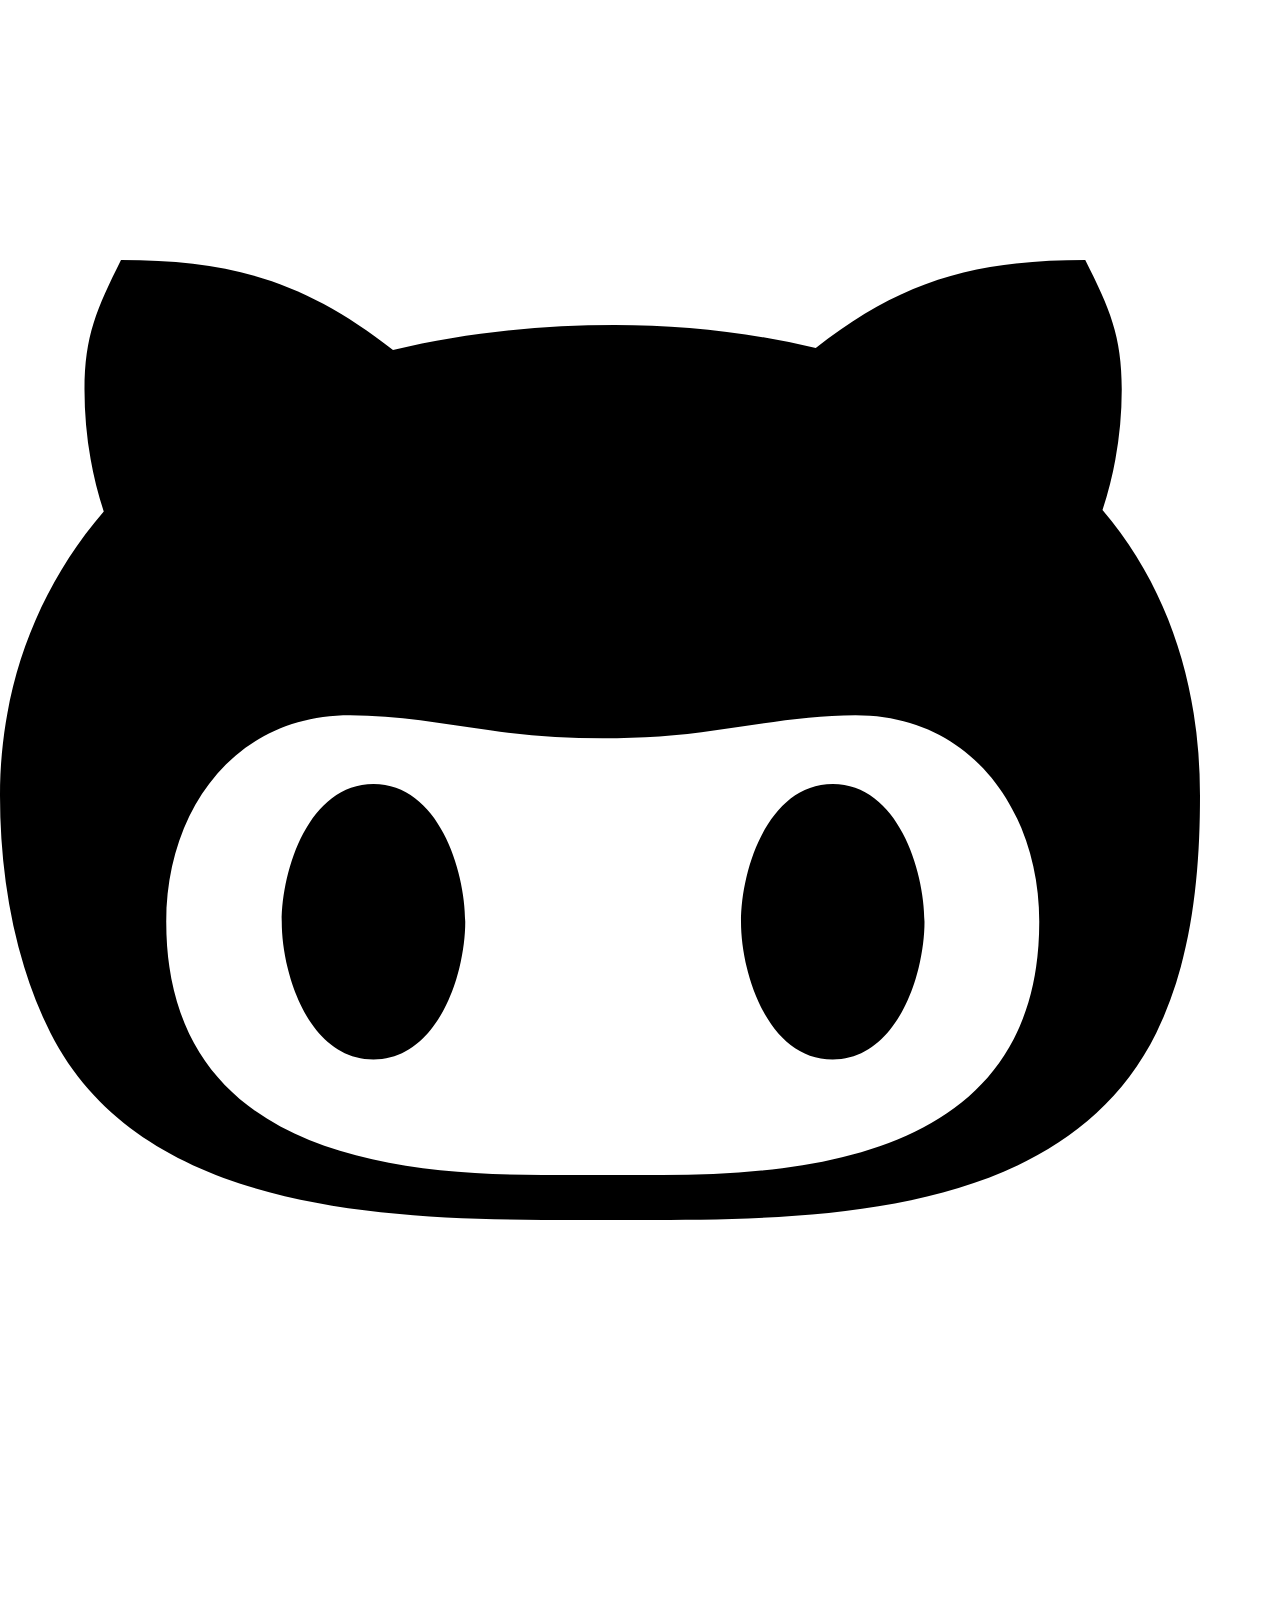
==== commit 8c095de5: "Updates" ====
--- a/index.html
+++ b/index.html
@@ -3,4 +3,4 @@
           function gtag(){dataLayer.push(arguments);}
           gtag('js', new Date());
           gtag('config', 'UA-65658920-2');
-        </script><meta charSet="utf-8"/><meta name="viewport" content="width=device-width"/><meta name="next-head-count" content="2"/><link rel="stylesheet" href="/_next/static/css/79435f8cef8566d74749.css"/><link rel="stylesheet" href="/_next/static/css/3eaee0d131a8c5dfe73f.css"/></head><body><div id="__next"><picture class="jsx-undefined"><source srcSet="img/face.webp" type="image/webp" class="jsx-undefined"/><source srcSet="img/face.jpg" type="image/jpeg" class="jsx-undefined"/><img src="img/face.jpg" alt="" class="jsx-undefined face_image__1t4yN"/></picture><main class="styles_main__liORg"><div class="styles_pageBody__3wO6k"><header><h1 class="header_title__cuBOq">Ricardo Lopes</h1></header><div class="social-links_wrapper__1UpFQ"><nav class="social-links_socialLinks__2_MZi"><a class="icon-link_iconLink__1RoCs" href="https://twitter.com/raicuparta" title="Twitter @Raicuparta" target="_blank" rel="noopener noreferrer"><svg viewBox="0 0 512 512" class="icon-link_icon__TqKw2"><path d="M459.37 151.716c.325 4.548.325 9.097.325 13.645 0 138.72-105.583 298.558-298.558 298.558-59.452 0-114.68-17.219-161.137-47.106 8.447.974 16.568 1.299 25.34 1.299 49.055 0 94.213-16.568 130.274-44.832-46.132-.975-84.792-31.188-98.112-72.772 6.498.974 12.995 1.624 19.818 1.624 9.421 0 18.843-1.3 27.614-3.573-48.081-9.747-84.143-51.98-84.143-102.985v-1.299c13.969 7.797 30.214 12.67 47.431 13.319-28.264-18.843-46.781-51.005-46.781-87.391 0-19.492 5.197-37.36 14.294-52.954 51.655 63.675 129.3 105.258 216.365 109.807-1.624-7.797-2.599-15.918-2.599-24.04 0-57.828 46.782-104.934 104.934-104.934 30.213 0 57.502 12.67 76.67 33.137 23.715-4.548 46.456-13.32 66.599-25.34-7.798 24.366-24.366 44.833-46.132 57.827 21.117-2.273 41.584-8.122 60.426-16.243-14.292 20.791-32.161 39.308-52.628 54.253z"></path></svg></a><a class="icon-link_iconLink__1RoCs" href="https://www.linkedin.com/in/ricardo-lopes-3a071643/" title="LinkedIn Ricardo Lopes" target="_blank" rel="noopener noreferrer"><svg viewBox="0 0 512 512" class="icon-link_icon__TqKw2"><path d="M100.28 448H7.4V148.9h92.88zM53.79 108.1C24.09 108.1 0 83.5 0 53.8a53.79 53.79 0 01107.58 0c0 29.7-24.1 54.3-53.79 54.3zM447.9 448h-92.68V302.4c0-34.7-.7-79.2-48.29-79.2-48.29 0-55.69 37.7-55.69 76.7V448h-92.78V148.9h89.08v40.8h1.3c12.4-23.5 42.69-48.3 87.88-48.3 94 0 111.28 61.9 111.28 142.3V448z"></path></svg></a><a class="icon-link_iconLink__1RoCs" href="https://stackoverflow.com/users/3962104/ricardo-lopes?tab=profile" title="Stack Overflow @Raicuparta" target="_blank" rel="noopener noreferrer"><svg viewBox="0 0 512 512" class="icon-link_icon__TqKw2"><path d="M290.7 311L95 269.7 86.8 309l195.7 41zm51-87L188.2 95.7l-25.5 30.8 153.5 128.3zm-31.2 39.7L129.2 179l-16.7 36.5L293.7 300zM262 32l-32 24 119.3 160.3 32-24zm20.5 328h-200v39.7h200zm39.7 80H42.7V320h-40v160h359.5V320h-40z"></path></svg></a><a class="icon-link_iconLink__1RoCs" href="https://dev.to/raicuparta" title="DEV @Raicuparta" target="_blank" rel="noopener noreferrer"><svg viewBox="0 0 512 512" class="icon-link_icon__TqKw2"><path d="M120.12 208.29c-3.88-2.9-7.77-4.35-11.65-4.35H91.03v104.47h17.45c3.88 0 7.77-1.45 11.65-4.35 3.88-2.9 5.82-7.25 5.82-13.06v-69.65c-.01-5.8-1.96-10.16-5.83-13.06zM404.1 32H43.9C19.7 32 .06 51.59 0 75.8v360.4C.06 460.41 19.7 480 43.9 480h360.2c24.21 0 43.84-19.59 43.9-43.8V75.8c-.06-24.21-19.7-43.8-43.9-43.8zM154.2 291.19c0 18.81-11.61 47.31-48.36 47.25h-46.4V172.98h47.38c35.44 0 47.36 28.46 47.37 47.28l.01 70.93zm100.68-88.66H201.6v38.42h32.57v29.57H201.6v38.41h53.29v29.57h-62.18c-11.16.29-20.44-8.53-20.72-19.69V193.7c-.27-11.15 8.56-20.41 19.71-20.69h63.19l-.01 29.52zm103.64 115.29c-13.2 30.75-36.85 24.63-47.44 0l-38.53-144.8h32.57l29.71 113.72 29.57-113.72h32.58l-38.46 144.8z"></path></svg></a><a class="icon-link_iconLink__1RoCs" href="https://medium.com/@Raicuparta" title="Medium @Raicuparta" target="_blank" rel="noopener noreferrer"><svg viewBox="0 0 512 512" class="icon-link_icon__TqKw2"><path d="M71.5 142.3c.6-5.9-1.7-11.8-6.1-15.8L20.3 72.1V64h140.2l108.4 237.7L364.2 64h133.7v8.1l-38.6 37c-3.3 2.5-5 6.7-4.3 10.8v272c-.7 4.1 1 8.3 4.3 10.8l37.7 37v8.1H307.3v-8.1l39.1-37.9c3.8-3.8 3.8-5 3.8-10.8V171.2L241.5 447.1h-14.7L100.4 171.2v184.9c-1.1 7.8 1.5 15.6 7 21.2l50.8 61.6v8.1h-144v-8L65 377.3c5.4-5.6 7.9-13.5 6.5-21.2V142.3z"></path></svg></a><a class="icon-link_iconLink__1RoCs" href="https://github.com/Raicuparta" title="Github @Raicuparta" target="_blank" rel="noopener noreferrer"><svg viewBox="0 0 512 512" class="icon-link_icon__TqKw2"><path d="M186.1 328.7c0 20.9-10.9 55.1-36.7 55.1s-36.7-34.2-36.7-55.1 10.9-55.1 36.7-55.1 36.7 34.2 36.7 55.1zM480 278.2c0 31.9-3.2 65.7-17.5 95-37.9 76.6-142.1 74.8-216.7 74.8-75.8 0-186.2 2.7-225.6-74.8-14.6-29-20.2-63.1-20.2-95 0-41.9 13.9-81.5 41.5-113.6-5.2-15.8-7.7-32.4-7.7-48.8 0-21.5 4.9-32.3 14.6-51.8 45.3 0 74.3 9 108.8 36 29-6.9 58.8-10 88.7-10 27 0 54.2 2.9 80.4 9.2 34-26.7 63-35.2 107.8-35.2 9.8 19.5 14.6 30.3 14.6 51.8 0 16.4-2.6 32.7-7.7 48.2 27.5 32.4 39 72.3 39 114.2zm-64.3 50.5c0-43.9-26.7-82.6-73.5-82.6-18.9 0-37 3.4-56 6-14.9 2.3-29.8 3.2-45.1 3.2-15.2 0-30.1-.9-45.1-3.2-18.7-2.6-37-6-56-6-46.8 0-73.5 38.7-73.5 82.6 0 87.8 80.4 101.3 150.4 101.3h48.2c70.3 0 150.6-13.4 150.6-101.3zm-82.6-55.1c-25.8 0-36.7 34.2-36.7 55.1s10.9 55.1 36.7 55.1 36.7-34.2 36.7-55.1-10.9-55.1-36.7-55.1z"></path></svg></a></nav></div><div class="styles_content__3Hj3c"><section class="projects-section_projectsSection__3aQbL"><h2 class="projects-section_title__3aOQu">Popular Articles</h2><div class="projects-section_description__3fEKM"></div><div class="projects-section_projectsWrapper__1K1k_"><a class="project-card_projectCard__voFRt" href="https://dev.to/raicuparta/dealing-with-platform-inconsistencies-as-a-north-korean-front-end-developer-3158" target="_blank" rel="noopener noreferrer"><div><h3 class="project-card_title__gSEYl">Dealing with Platform Inconsistencies as a North Korean Front-End Developer</h3><p class="project-card_description__UYRU2"></p></div><div><span class="tag_tag__1zUIz">HTML</span><span class="tag_tag__1zUIz">JavaScript</span><span class="tag_tag__1zUIz">CSS</span></div></a><a class="project-card_projectCard__voFRt" href="https://dev.to/raicuparta/ditching-worthless-friends-with-facebook-data-and-javascript-3f2i" target="_blank" rel="noopener noreferrer"><div><h3 class="project-card_title__gSEYl">Ditching worthless friends with Facebook data and JavaScript</h3><p class="project-card_description__UYRU2"></p></div><div><span class="tag_tag__1zUIz">JavaScript</span></div></a></div></section><section class="projects-section_projectsSection__3aQbL"><h2 class="projects-section_title__3aOQu">Outer Wilds Projects</h2><div class="projects-section_description__3fEKM"><p>As part of the modding community of the video game<!-- --> <a href="https://www.mobiusdigitalgames.com/outer-wilds.html" target="_blank" rel="noopener noreferrer">Outer Wilds</a>, I worked on a few projects popular projects. Got some coverage by<!-- --> <a href="https://uploadvr.com/outer-wilds-vr-mod" target="_blank" rel="noopener noreferrer">UploadVR</a> <!-- -->and<!-- --> <a href="https://www.dualshockers.com/outer-wilds-virtual-reality-fan-mod/" target="_blank" rel="noopener noreferrer">DualShockers</a>.</p></div><div class="projects-section_projectsWrapper__1K1k_"><a class="project-card_projectCard__voFRt" href="https://github.com/Raicuparta/nomai-vr" target="_blank" rel="noopener noreferrer"><div><h3 class="project-card_title__gSEYl">NomaiVR</h3><p class="project-card_description__UYRU2">Mod that converts Outer Wilds from a traditional &quot;flat&quot; 3D game to a full VR experience</p></div><div><span class="tag_tag__1zUIz">C#</span><span class="tag_tag__1zUIz">.NET</span><span class="tag_tag__1zUIz">Unity</span></div></a><a class="project-card_projectCard__voFRt" href="https://github.com/Raicuparta/ow-mod-manager" target="_blank" rel="noopener noreferrer"><div><h3 class="project-card_title__gSEYl">Mod Manager</h3><p class="project-card_description__UYRU2">Windows app for installing and downloading mods.</p></div><div><span class="tag_tag__1zUIz">Electron</span><span class="tag_tag__1zUIz">TypeScript</span><span class="tag_tag__1zUIz">React</span></div></a><a class="project-card_projectCard__voFRt" href="https://github.com/Raicuparta/outerwildsmods.com" target="_blank" rel="noopener noreferrer"><div><h3 class="project-card_title__gSEYl">Mods Website</h3><p class="project-card_description__UYRU2">Web page with information about game modifications. Static page, but updates itself automatically with data from the mod database.</p></div><div><span class="tag_tag__1zUIz">TypeScript</span><span class="tag_tag__1zUIz">Next.js</span><span class="tag_tag__1zUIz">React</span></div></a><a class="project-card_projectCard__voFRt" href="https://github.com/Raicuparta/outer-wilds-mod-db" target="_blank" rel="noopener noreferrer"><div><h3 class="project-card_title__gSEYl">Mod Database</h3><p class="project-card_description__UYRU2">Aggregates all mod repos made by the community into a self-updating repo. The website and mod manager both use this database.</p></div><div><span class="tag_tag__1zUIz">GitHub Actions</span><span class="tag_tag__1zUIz">TypeScript</span></div></a></div></section><section class="projects-section_projectsSection__3aQbL"><h2 class="projects-section_title__3aOQu">Other Projects</h2><div class="projects-section_description__3fEKM"></div><div class="projects-section_projectsWrapper__1K1k_"><a class="project-card_projectCard__voFRt" href="https://github.com/bravebunny/curvatron" target="_blank" rel="noopener noreferrer"><div><h3 class="project-card_title__gSEYl">Curvatron</h3><p class="project-card_description__UYRU2">Minimalist &quot;snake&quot; video game, available on Steam. Previously available on Android and iOS.</p></div><div><span class="tag_tag__1zUIz">JavaScript</span><span class="tag_tag__1zUIz">Phaser.JS</span></div></a><a class="project-card_projectCard__voFRt" href="https://bravebunny.co" target="_blank" rel="noopener noreferrer"><div><h3 class="project-card_title__gSEYl">Brave Bunny</h3><p class="project-card_description__UYRU2">Worked on multiple small game projects with friends, participated in a bunch of game jams and other events.</p></div><div><span class="tag_tag__1zUIz">JavaScript</span><span class="tag_tag__1zUIz">C#</span><span class="tag_tag__1zUIz">Unity</span></div></a></div></section></div></div></main></div></body></html>+        </script><meta name="Description" content="Ricardo Lopes: Frontend Developer"/><meta charSet="utf-8"/><meta name="viewport" content="width=device-width"/><meta name="next-head-count" content="2"/><link rel="stylesheet" href="/_next/static/css/5539e8fa49031a66c336.css"/><link rel="stylesheet" href="/_next/static/css/277eae3ea069a81a8b4a.css"/></head><body><div id="__next"><main class="styles_main__liORg"><div class="styles_pageBody__3wO6k"><header><h1 class="header_title__cuBOq">Ricardo Lopes</h1></header><div class="social-links_wrapper__1UpFQ"><nav class="social-links_socialLinks__2_MZi"><a class="icon-link_iconLink__1RoCs" href="https://twitter.com/raicuparta" title="Twitter @Raicuparta" target="_blank" rel="noopener noreferrer"><svg viewBox="0 0 512 512" class="icon-link_icon__TqKw2"><path d="M459.37 151.716c.325 4.548.325 9.097.325 13.645 0 138.72-105.583 298.558-298.558 298.558-59.452 0-114.68-17.219-161.137-47.106 8.447.974 16.568 1.299 25.34 1.299 49.055 0 94.213-16.568 130.274-44.832-46.132-.975-84.792-31.188-98.112-72.772 6.498.974 12.995 1.624 19.818 1.624 9.421 0 18.843-1.3 27.614-3.573-48.081-9.747-84.143-51.98-84.143-102.985v-1.299c13.969 7.797 30.214 12.67 47.431 13.319-28.264-18.843-46.781-51.005-46.781-87.391 0-19.492 5.197-37.36 14.294-52.954 51.655 63.675 129.3 105.258 216.365 109.807-1.624-7.797-2.599-15.918-2.599-24.04 0-57.828 46.782-104.934 104.934-104.934 30.213 0 57.502 12.67 76.67 33.137 23.715-4.548 46.456-13.32 66.599-25.34-7.798 24.366-24.366 44.833-46.132 57.827 21.117-2.273 41.584-8.122 60.426-16.243-14.292 20.791-32.161 39.308-52.628 54.253z"></path></svg></a><a class="icon-link_iconLink__1RoCs" href="https://www.linkedin.com/in/ricardo-lopes-3a071643/" title="LinkedIn Ricardo Lopes" target="_blank" rel="noopener noreferrer"><svg viewBox="0 0 512 512" class="icon-link_icon__TqKw2"><path d="M100.28 448H7.4V148.9h92.88zM53.79 108.1C24.09 108.1 0 83.5 0 53.8a53.79 53.79 0 01107.58 0c0 29.7-24.1 54.3-53.79 54.3zM447.9 448h-92.68V302.4c0-34.7-.7-79.2-48.29-79.2-48.29 0-55.69 37.7-55.69 76.7V448h-92.78V148.9h89.08v40.8h1.3c12.4-23.5 42.69-48.3 87.88-48.3 94 0 111.28 61.9 111.28 142.3V448z"></path></svg></a><a class="icon-link_iconLink__1RoCs" href="https://stackoverflow.com/users/3962104/ricardo-lopes?tab=profile" title="Stack Overflow @Raicuparta" target="_blank" rel="noopener noreferrer"><svg viewBox="0 0 512 512" class="icon-link_icon__TqKw2"><path d="M290.7 311L95 269.7 86.8 309l195.7 41zm51-87L188.2 95.7l-25.5 30.8 153.5 128.3zm-31.2 39.7L129.2 179l-16.7 36.5L293.7 300zM262 32l-32 24 119.3 160.3 32-24zm20.5 328h-200v39.7h200zm39.7 80H42.7V320h-40v160h359.5V320h-40z"></path></svg></a><a class="icon-link_iconLink__1RoCs" href="https://dev.to/raicuparta" title="DEV @Raicuparta" target="_blank" rel="noopener noreferrer"><svg viewBox="0 0 512 512" class="icon-link_icon__TqKw2"><path d="M120.12 208.29c-3.88-2.9-7.77-4.35-11.65-4.35H91.03v104.47h17.45c3.88 0 7.77-1.45 11.65-4.35 3.88-2.9 5.82-7.25 5.82-13.06v-69.65c-.01-5.8-1.96-10.16-5.83-13.06zM404.1 32H43.9C19.7 32 .06 51.59 0 75.8v360.4C.06 460.41 19.7 480 43.9 480h360.2c24.21 0 43.84-19.59 43.9-43.8V75.8c-.06-24.21-19.7-43.8-43.9-43.8zM154.2 291.19c0 18.81-11.61 47.31-48.36 47.25h-46.4V172.98h47.38c35.44 0 47.36 28.46 47.37 47.28l.01 70.93zm100.68-88.66H201.6v38.42h32.57v29.57H201.6v38.41h53.29v29.57h-62.18c-11.16.29-20.44-8.53-20.72-19.69V193.7c-.27-11.15 8.56-20.41 19.71-20.69h63.19l-.01 29.52zm103.64 115.29c-13.2 30.75-36.85 24.63-47.44 0l-38.53-144.8h32.57l29.71 113.72 29.57-113.72h32.58l-38.46 144.8z"></path></svg></a><a class="icon-link_iconLink__1RoCs" href="https://medium.com/@Raicuparta" title="Medium @Raicuparta" target="_blank" rel="noopener noreferrer"><svg viewBox="0 0 512 512" class="icon-link_icon__TqKw2"><path d="M71.5 142.3c.6-5.9-1.7-11.8-6.1-15.8L20.3 72.1V64h140.2l108.4 237.7L364.2 64h133.7v8.1l-38.6 37c-3.3 2.5-5 6.7-4.3 10.8v272c-.7 4.1 1 8.3 4.3 10.8l37.7 37v8.1H307.3v-8.1l39.1-37.9c3.8-3.8 3.8-5 3.8-10.8V171.2L241.5 447.1h-14.7L100.4 171.2v184.9c-1.1 7.8 1.5 15.6 7 21.2l50.8 61.6v8.1h-144v-8L65 377.3c5.4-5.6 7.9-13.5 6.5-21.2V142.3z"></path></svg></a><a class="icon-link_iconLink__1RoCs" href="https://github.com/Raicuparta" title="Github @Raicuparta" target="_blank" rel="noopener noreferrer"><svg viewBox="0 0 512 512" class="icon-link_icon__TqKw2"><path d="M186.1 328.7c0 20.9-10.9 55.1-36.7 55.1s-36.7-34.2-36.7-55.1 10.9-55.1 36.7-55.1 36.7 34.2 36.7 55.1zM480 278.2c0 31.9-3.2 65.7-17.5 95-37.9 76.6-142.1 74.8-216.7 74.8-75.8 0-186.2 2.7-225.6-74.8-14.6-29-20.2-63.1-20.2-95 0-41.9 13.9-81.5 41.5-113.6-5.2-15.8-7.7-32.4-7.7-48.8 0-21.5 4.9-32.3 14.6-51.8 45.3 0 74.3 9 108.8 36 29-6.9 58.8-10 88.7-10 27 0 54.2 2.9 80.4 9.2 34-26.7 63-35.2 107.8-35.2 9.8 19.5 14.6 30.3 14.6 51.8 0 16.4-2.6 32.7-7.7 48.2 27.5 32.4 39 72.3 39 114.2zm-64.3 50.5c0-43.9-26.7-82.6-73.5-82.6-18.9 0-37 3.4-56 6-14.9 2.3-29.8 3.2-45.1 3.2-15.2 0-30.1-.9-45.1-3.2-18.7-2.6-37-6-56-6-46.8 0-73.5 38.7-73.5 82.6 0 87.8 80.4 101.3 150.4 101.3h48.2c70.3 0 150.6-13.4 150.6-101.3zm-82.6-55.1c-25.8 0-36.7 34.2-36.7 55.1s10.9 55.1 36.7 55.1 36.7-34.2 36.7-55.1-10.9-55.1-36.7-55.1z"></path></svg></a></nav></div><div class="styles_content__3Hj3c"><section class="projects-section_projectsSection__3aQbL"><h2 class="projects-section_title__3aOQu">Popular Articles</h2><div class="projects-section_description__3fEKM"></div><a class="project-card_projectCard__voFRt" href="https://dev.to/raicuparta/dealing-with-platform-inconsistencies-as-a-north-korean-front-end-developer-3158" target="_blank" rel="noopener noreferrer"><div><h3 class="project-card_title__gSEYl">Dealing with Platform Inconsistencies as a North Korean Front-End Developer</h3><p class="project-card_description__UYRU2"></p></div><div><span class="tag_tag__1zUIz">HTML</span><span class="tag_tag__1zUIz">JavaScript</span><span class="tag_tag__1zUIz">CSS</span></div></a><a class="project-card_projectCard__voFRt" href="https://dev.to/raicuparta/ditching-worthless-friends-with-facebook-data-and-javascript-3f2i" target="_blank" rel="noopener noreferrer"><div><h3 class="project-card_title__gSEYl">Ditching worthless friends with Facebook data and JavaScript</h3><p class="project-card_description__UYRU2"></p></div><div><span class="tag_tag__1zUIz">JavaScript</span></div></a></section><section class="projects-section_projectsSection__3aQbL"><h2 class="projects-section_title__3aOQu">Outer Wilds Projects</h2><div class="projects-section_description__3fEKM"><p>As part of the modding community of the video game<!-- --> <a href="https://www.mobiusdigitalgames.com/outer-wilds.html" target="_blank" rel="noopener noreferrer">Outer Wilds</a>, I worked on a few popular projects. Got some coverage by<!-- --> <a href="https://uploadvr.com/outer-wilds-vr-mod" target="_blank" rel="noopener noreferrer">UploadVR</a> <!-- -->and<!-- --> <a href="https://www.dualshockers.com/outer-wilds-virtual-reality-fan-mod/" target="_blank" rel="noopener noreferrer">DualShockers</a>.</p></div><a class="project-card_projectCard__voFRt" href="https://github.com/Raicuparta/nomai-vr" target="_blank" rel="noopener noreferrer"><div><h3 class="project-card_title__gSEYl">NomaiVR</h3><p class="project-card_description__UYRU2">Mod that converts Outer Wilds from a traditional &quot;flat&quot; 3D game to a full VR experience</p></div><div><span class="tag_tag__1zUIz">C#</span><span class="tag_tag__1zUIz">.NET</span><span class="tag_tag__1zUIz">Unity</span></div></a><a class="project-card_projectCard__voFRt" href="https://github.com/Raicuparta/ow-mod-manager" target="_blank" rel="noopener noreferrer"><div><h3 class="project-card_title__gSEYl">Mod Manager</h3><p class="project-card_description__UYRU2">Windows app for installing and downloading mods.</p></div><div><span class="tag_tag__1zUIz">Electron</span><span class="tag_tag__1zUIz">TypeScript</span><span class="tag_tag__1zUIz">React</span></div></a><a class="project-card_projectCard__voFRt" href="https://github.com/Raicuparta/outerwildsmods.com" target="_blank" rel="noopener noreferrer"><div><h3 class="project-card_title__gSEYl">Mods Website</h3><p class="project-card_description__UYRU2">Web page with information about game modifications. Static page, but updates itself automatically with data from the mod database.</p></div><div><span class="tag_tag__1zUIz">TypeScript</span><span class="tag_tag__1zUIz">Next.js</span><span class="tag_tag__1zUIz">React</span></div></a><a class="project-card_projectCard__voFRt" href="https://github.com/Raicuparta/outer-wilds-mod-db" target="_blank" rel="noopener noreferrer"><div><h3 class="project-card_title__gSEYl">Mod Database</h3><p class="project-card_description__UYRU2">Aggregates all mod repos made by the community into a self-updating repo. The website and mod manager both use this database.</p></div><div><span class="tag_tag__1zUIz">GitHub Actions</span><span class="tag_tag__1zUIz">TypeScript</span></div></a></section><section class="projects-section_projectsSection__3aQbL"><h2 class="projects-section_title__3aOQu">Other Projects</h2><div class="projects-section_description__3fEKM"></div><a class="project-card_projectCard__voFRt" href="https://github.com/bravebunny/curvatron" target="_blank" rel="noopener noreferrer"><div><h3 class="project-card_title__gSEYl">Curvatron</h3><p class="project-card_description__UYRU2">Minimalist &quot;snake&quot; video game, available on Steam. Previously available on Android and iOS.</p></div><div><span class="tag_tag__1zUIz">JavaScript</span><span class="tag_tag__1zUIz">Phaser.JS</span></div></a><a class="project-card_projectCard__voFRt" href="https://bravebunny.co" target="_blank" rel="noopener noreferrer"><div><h3 class="project-card_title__gSEYl">Brave Bunny</h3><p class="project-card_description__UYRU2">Worked on multiple small game projects with friends, participated in a bunch of game jams and other events.</p></div><div><span class="tag_tag__1zUIz">JavaScript</span><span class="tag_tag__1zUIz">C#</span><span class="tag_tag__1zUIz">Unity</span></div></a></section><section class="projects-section_projectsSection__3aQbL"><h2 class="projects-section_title__3aOQu">Professional Projects</h2><div class="projects-section_description__3fEKM"><p>These are a few of the projects I contributed to during my professional career.</p></div><a class="project-card_projectCard__voFRt" href="https://trainline.com" target="_blank" rel="noopener noreferrer"><div><h3 class="project-card_title__gSEYl">Trainline</h3><p class="project-card_description__UYRU2">Ticketing platform for trains / buses. I did maintenance and implementation of new features on the front end for trainline.com.</p></div><div><span class="tag_tag__1zUIz">TypeScript</span><span class="tag_tag__1zUIz">Node.js</span><span class="tag_tag__1zUIz">React</span></div></a><a class="project-card_projectCard__voFRt" href="https://autoscout24.ch" target="_blank" rel="noopener noreferrer"><div><h3 class="project-card_title__gSEYl">AutoScout24 Switzerland</h3><p class="project-card_description__UYRU2">Marketplace for vehicles. I worked on the main page, and created a new area for private members.</p></div><div><span class="tag_tag__1zUIz">TypeScript</span><span class="tag_tag__1zUIz">Node.js</span><span class="tag_tag__1zUIz">React</span></div></a><a class="project-card_projectCard__voFRt" href="https://www.cityrow.com/" target="_blank" rel="noopener noreferrer"><div><h3 class="project-card_title__gSEYl">CityRow Go</h3><p class="project-card_description__UYRU2">Fitness app for rowing enthusiasts. I helped create the React Native app.</p></div><div><span class="tag_tag__1zUIz">TypeScript</span><span class="tag_tag__1zUIz">React Native</span></div></a><a class="project-card_projectCard__voFRt" href="https://www.radiatorlabs.com" target="_blank" rel="noopener noreferrer"><div><h3 class="project-card_title__gSEYl">Radiator Labs</h3><p class="project-card_description__UYRU2">App / device for improving the efficiency of radiators. I built a dashboard with graphs and stats about said radiators.</p></div><div><span class="tag_tag__1zUIz">JavaScript</span><span class="tag_tag__1zUIz">React</span><span class="tag_tag__1zUIz">GraphQL</span></div></a></section></div></div></main></div></body></html>
--- a/_next/static/css/5539e8fa49031a66c336.css
+++ b/_next/static/css/5539e8fa49031a66c336.css
@@ -0,0 +1 @@
+body{--background:#473a8f;--background-light:#3a698f;--highlight:hsla(0,0%,100%,0.1);--text:hsla(0,0%,100%,0.8);--accent:#fff;--spacing:20px;--transition-time:150ms;font-family:-apple-system,BlinkMacSystemFont,Segoe UI,Roboto,Oxygen,Ubuntu,Cantarell,Fira Sans,Droid Sans,Helvetica Neue,sans-serif;margin:0;color:var(--text);background:var(--background);background:-webkit-gradient(linear,left top,left bottom,from(0),color-stop(0,var(--background-light)),color-stop(80%,var(--background)));background:linear-gradient(0,var(--background-light) 0,var(--background) 80%);background-attachment:fixed;font-weight:lighter}h1,h2,h3{font-weight:100}a{color:var(--text);text-underline-offset:4px;font-weight:300;-webkit-transition:color var(--transition-time);transition:color var(--transition-time)}a:hover{color:var(--accent)}
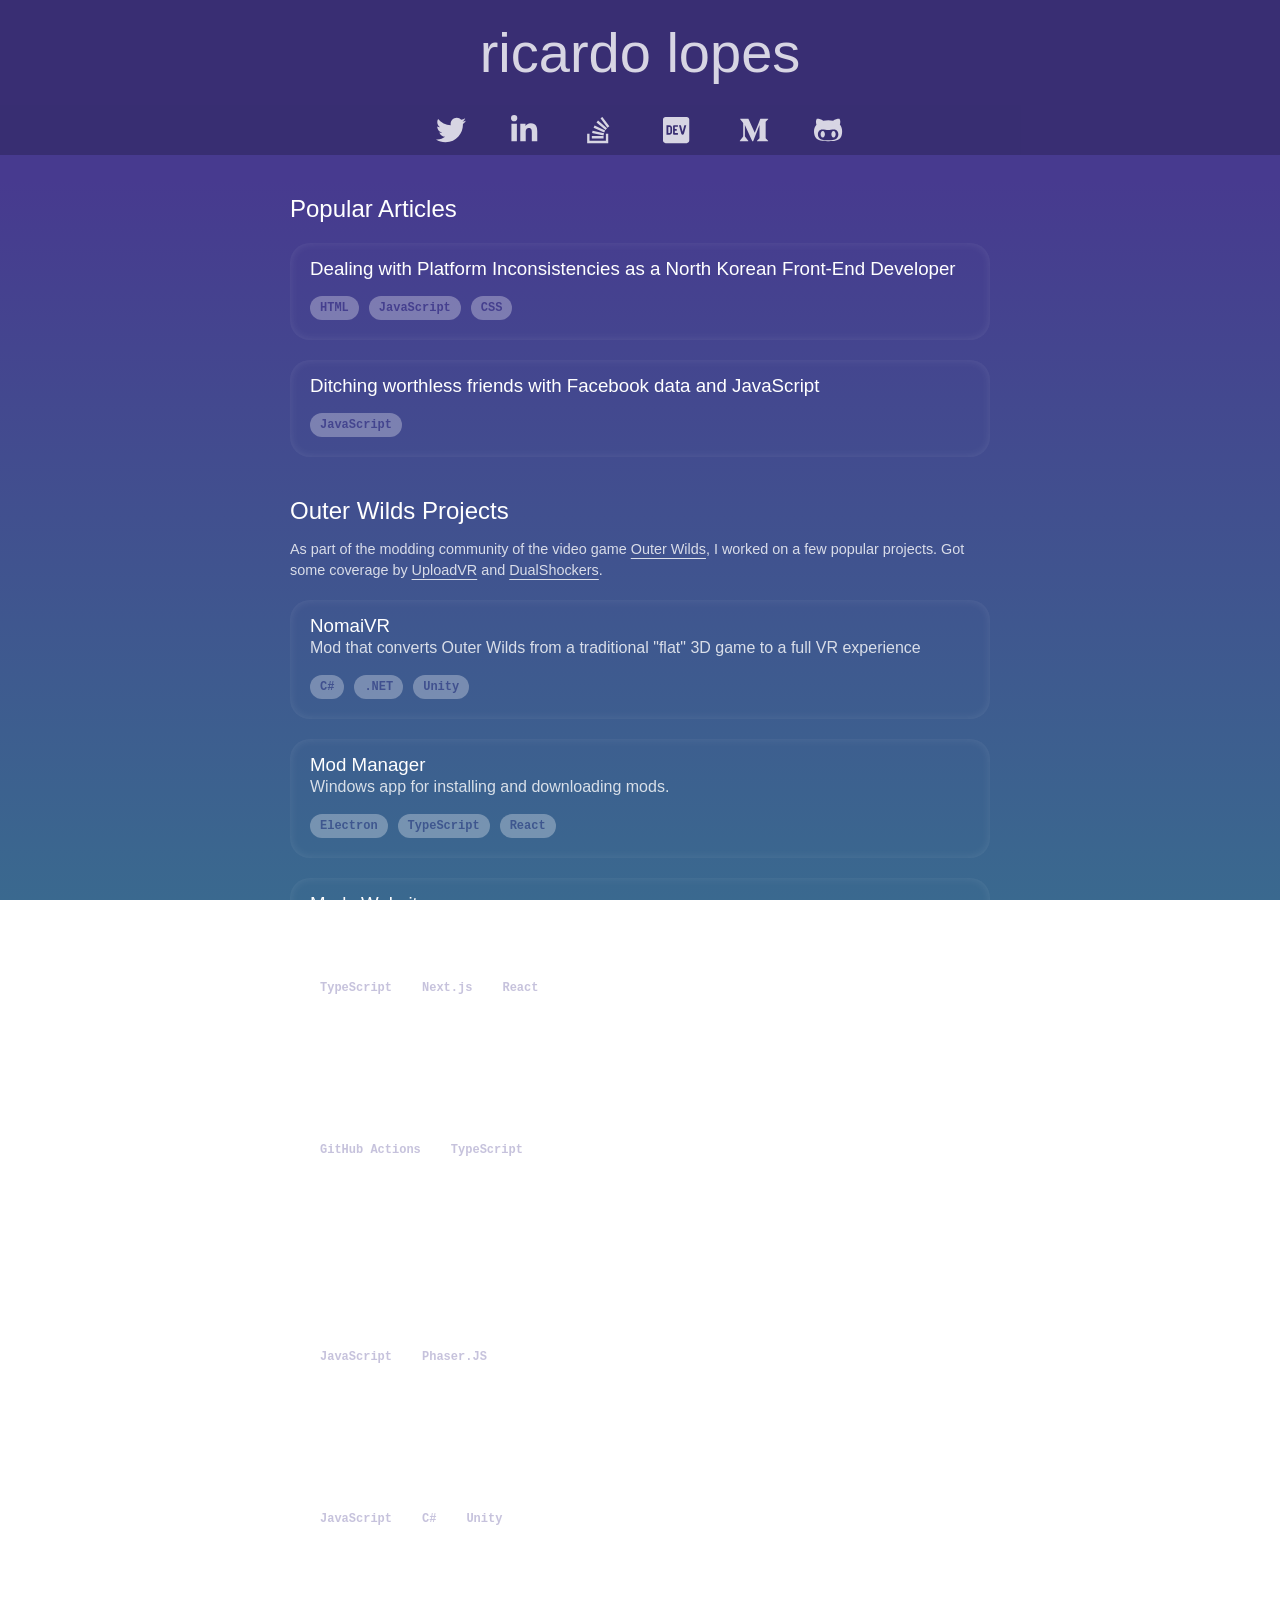
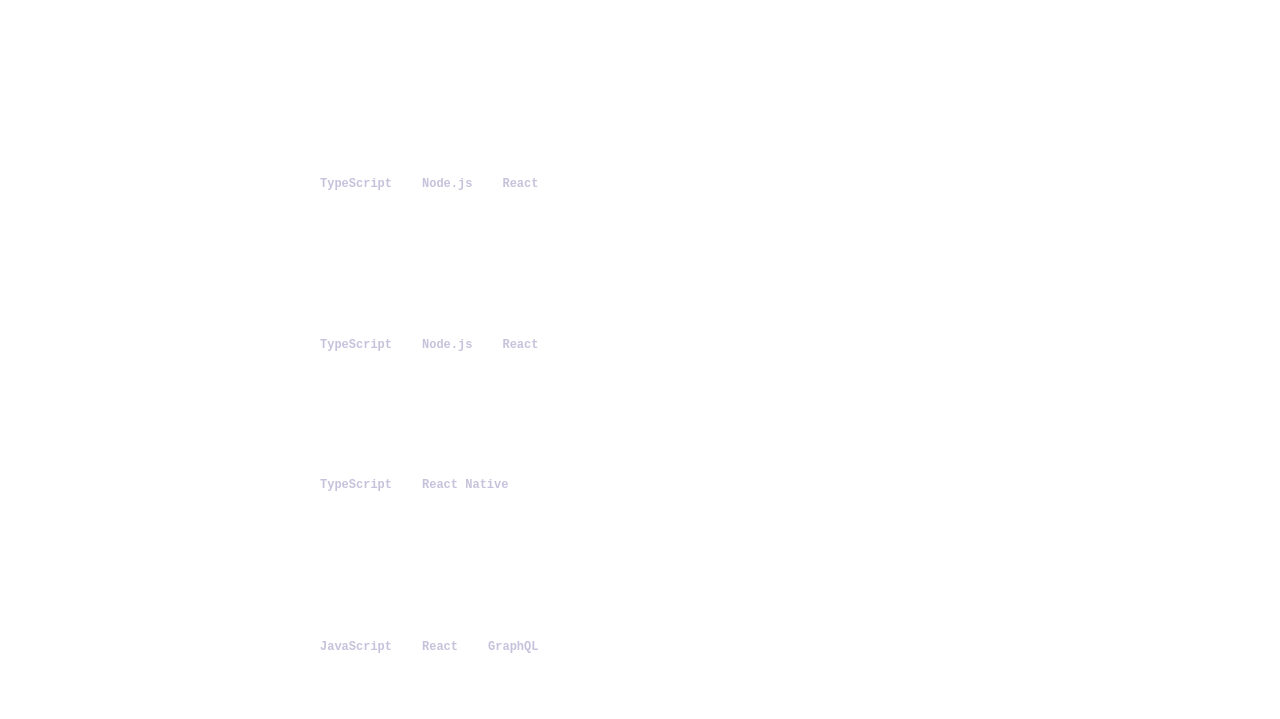
==== commit 82b85f0f: "Updates" ====
--- a/index.html
+++ b/index.html
@@ -3,4 +3,4 @@
           function gtag(){dataLayer.push(arguments);}
           gtag('js', new Date());
           gtag('config', 'UA-65658920-2');
-        </script><meta name="Description" content="Ricardo Lopes: Frontend Developer"/><meta charSet="utf-8"/><meta name="viewport" content="width=device-width"/><meta name="next-head-count" content="2"/><link rel="stylesheet" href="/_next/static/css/5539e8fa49031a66c336.css"/><link rel="stylesheet" href="/_next/static/css/277eae3ea069a81a8b4a.css"/></head><body><div id="__next"><main class="styles_main__liORg"><div class="styles_pageBody__3wO6k"><header><h1 class="header_title__cuBOq">Ricardo Lopes</h1></header><div class="social-links_wrapper__1UpFQ"><nav class="social-links_socialLinks__2_MZi"><a class="icon-link_iconLink__1RoCs" href="https://twitter.com/raicuparta" title="Twitter @Raicuparta" target="_blank" rel="noopener noreferrer"><svg viewBox="0 0 512 512" class="icon-link_icon__TqKw2"><path d="M459.37 151.716c.325 4.548.325 9.097.325 13.645 0 138.72-105.583 298.558-298.558 298.558-59.452 0-114.68-17.219-161.137-47.106 8.447.974 16.568 1.299 25.34 1.299 49.055 0 94.213-16.568 130.274-44.832-46.132-.975-84.792-31.188-98.112-72.772 6.498.974 12.995 1.624 19.818 1.624 9.421 0 18.843-1.3 27.614-3.573-48.081-9.747-84.143-51.98-84.143-102.985v-1.299c13.969 7.797 30.214 12.67 47.431 13.319-28.264-18.843-46.781-51.005-46.781-87.391 0-19.492 5.197-37.36 14.294-52.954 51.655 63.675 129.3 105.258 216.365 109.807-1.624-7.797-2.599-15.918-2.599-24.04 0-57.828 46.782-104.934 104.934-104.934 30.213 0 57.502 12.67 76.67 33.137 23.715-4.548 46.456-13.32 66.599-25.34-7.798 24.366-24.366 44.833-46.132 57.827 21.117-2.273 41.584-8.122 60.426-16.243-14.292 20.791-32.161 39.308-52.628 54.253z"></path></svg></a><a class="icon-link_iconLink__1RoCs" href="https://www.linkedin.com/in/ricardo-lopes-3a071643/" title="LinkedIn Ricardo Lopes" target="_blank" rel="noopener noreferrer"><svg viewBox="0 0 512 512" class="icon-link_icon__TqKw2"><path d="M100.28 448H7.4V148.9h92.88zM53.79 108.1C24.09 108.1 0 83.5 0 53.8a53.79 53.79 0 01107.58 0c0 29.7-24.1 54.3-53.79 54.3zM447.9 448h-92.68V302.4c0-34.7-.7-79.2-48.29-79.2-48.29 0-55.69 37.7-55.69 76.7V448h-92.78V148.9h89.08v40.8h1.3c12.4-23.5 42.69-48.3 87.88-48.3 94 0 111.28 61.9 111.28 142.3V448z"></path></svg></a><a class="icon-link_iconLink__1RoCs" href="https://stackoverflow.com/users/3962104/ricardo-lopes?tab=profile" title="Stack Overflow @Raicuparta" target="_blank" rel="noopener noreferrer"><svg viewBox="0 0 512 512" class="icon-link_icon__TqKw2"><path d="M290.7 311L95 269.7 86.8 309l195.7 41zm51-87L188.2 95.7l-25.5 30.8 153.5 128.3zm-31.2 39.7L129.2 179l-16.7 36.5L293.7 300zM262 32l-32 24 119.3 160.3 32-24zm20.5 328h-200v39.7h200zm39.7 80H42.7V320h-40v160h359.5V320h-40z"></path></svg></a><a class="icon-link_iconLink__1RoCs" href="https://dev.to/raicuparta" title="DEV @Raicuparta" target="_blank" rel="noopener noreferrer"><svg viewBox="0 0 512 512" class="icon-link_icon__TqKw2"><path d="M120.12 208.29c-3.88-2.9-7.77-4.35-11.65-4.35H91.03v104.47h17.45c3.88 0 7.77-1.45 11.65-4.35 3.88-2.9 5.82-7.25 5.82-13.06v-69.65c-.01-5.8-1.96-10.16-5.83-13.06zM404.1 32H43.9C19.7 32 .06 51.59 0 75.8v360.4C.06 460.41 19.7 480 43.9 480h360.2c24.21 0 43.84-19.59 43.9-43.8V75.8c-.06-24.21-19.7-43.8-43.9-43.8zM154.2 291.19c0 18.81-11.61 47.31-48.36 47.25h-46.4V172.98h47.38c35.44 0 47.36 28.46 47.37 47.28l.01 70.93zm100.68-88.66H201.6v38.42h32.57v29.57H201.6v38.41h53.29v29.57h-62.18c-11.16.29-20.44-8.53-20.72-19.69V193.7c-.27-11.15 8.56-20.41 19.71-20.69h63.19l-.01 29.52zm103.64 115.29c-13.2 30.75-36.85 24.63-47.44 0l-38.53-144.8h32.57l29.71 113.72 29.57-113.72h32.58l-38.46 144.8z"></path></svg></a><a class="icon-link_iconLink__1RoCs" href="https://medium.com/@Raicuparta" title="Medium @Raicuparta" target="_blank" rel="noopener noreferrer"><svg viewBox="0 0 512 512" class="icon-link_icon__TqKw2"><path d="M71.5 142.3c.6-5.9-1.7-11.8-6.1-15.8L20.3 72.1V64h140.2l108.4 237.7L364.2 64h133.7v8.1l-38.6 37c-3.3 2.5-5 6.7-4.3 10.8v272c-.7 4.1 1 8.3 4.3 10.8l37.7 37v8.1H307.3v-8.1l39.1-37.9c3.8-3.8 3.8-5 3.8-10.8V171.2L241.5 447.1h-14.7L100.4 171.2v184.9c-1.1 7.8 1.5 15.6 7 21.2l50.8 61.6v8.1h-144v-8L65 377.3c5.4-5.6 7.9-13.5 6.5-21.2V142.3z"></path></svg></a><a class="icon-link_iconLink__1RoCs" href="https://github.com/Raicuparta" title="Github @Raicuparta" target="_blank" rel="noopener noreferrer"><svg viewBox="0 0 512 512" class="icon-link_icon__TqKw2"><path d="M186.1 328.7c0 20.9-10.9 55.1-36.7 55.1s-36.7-34.2-36.7-55.1 10.9-55.1 36.7-55.1 36.7 34.2 36.7 55.1zM480 278.2c0 31.9-3.2 65.7-17.5 95-37.9 76.6-142.1 74.8-216.7 74.8-75.8 0-186.2 2.7-225.6-74.8-14.6-29-20.2-63.1-20.2-95 0-41.9 13.9-81.5 41.5-113.6-5.2-15.8-7.7-32.4-7.7-48.8 0-21.5 4.9-32.3 14.6-51.8 45.3 0 74.3 9 108.8 36 29-6.9 58.8-10 88.7-10 27 0 54.2 2.9 80.4 9.2 34-26.7 63-35.2 107.8-35.2 9.8 19.5 14.6 30.3 14.6 51.8 0 16.4-2.6 32.7-7.7 48.2 27.5 32.4 39 72.3 39 114.2zm-64.3 50.5c0-43.9-26.7-82.6-73.5-82.6-18.9 0-37 3.4-56 6-14.9 2.3-29.8 3.2-45.1 3.2-15.2 0-30.1-.9-45.1-3.2-18.7-2.6-37-6-56-6-46.8 0-73.5 38.7-73.5 82.6 0 87.8 80.4 101.3 150.4 101.3h48.2c70.3 0 150.6-13.4 150.6-101.3zm-82.6-55.1c-25.8 0-36.7 34.2-36.7 55.1s10.9 55.1 36.7 55.1 36.7-34.2 36.7-55.1-10.9-55.1-36.7-55.1z"></path></svg></a></nav></div><div class="styles_content__3Hj3c"><section class="projects-section_projectsSection__3aQbL"><h2 class="projects-section_title__3aOQu">Popular Articles</h2><div class="projects-section_description__3fEKM"></div><a class="project-card_projectCard__voFRt" href="https://dev.to/raicuparta/dealing-with-platform-inconsistencies-as-a-north-korean-front-end-developer-3158" target="_blank" rel="noopener noreferrer"><div><h3 class="project-card_title__gSEYl">Dealing with Platform Inconsistencies as a North Korean Front-End Developer</h3><p class="project-card_description__UYRU2"></p></div><div><span class="tag_tag__1zUIz">HTML</span><span class="tag_tag__1zUIz">JavaScript</span><span class="tag_tag__1zUIz">CSS</span></div></a><a class="project-card_projectCard__voFRt" href="https://dev.to/raicuparta/ditching-worthless-friends-with-facebook-data-and-javascript-3f2i" target="_blank" rel="noopener noreferrer"><div><h3 class="project-card_title__gSEYl">Ditching worthless friends with Facebook data and JavaScript</h3><p class="project-card_description__UYRU2"></p></div><div><span class="tag_tag__1zUIz">JavaScript</span></div></a></section><section class="projects-section_projectsSection__3aQbL"><h2 class="projects-section_title__3aOQu">Outer Wilds Projects</h2><div class="projects-section_description__3fEKM"><p>As part of the modding community of the video game<!-- --> <a href="https://www.mobiusdigitalgames.com/outer-wilds.html" target="_blank" rel="noopener noreferrer">Outer Wilds</a>, I worked on a few popular projects. Got some coverage by<!-- --> <a href="https://uploadvr.com/outer-wilds-vr-mod" target="_blank" rel="noopener noreferrer">UploadVR</a> <!-- -->and<!-- --> <a href="https://www.dualshockers.com/outer-wilds-virtual-reality-fan-mod/" target="_blank" rel="noopener noreferrer">DualShockers</a>.</p></div><a class="project-card_projectCard__voFRt" href="https://github.com/Raicuparta/nomai-vr" target="_blank" rel="noopener noreferrer"><div><h3 class="project-card_title__gSEYl">NomaiVR</h3><p class="project-card_description__UYRU2">Mod that converts Outer Wilds from a traditional &quot;flat&quot; 3D game to a full VR experience</p></div><div><span class="tag_tag__1zUIz">C#</span><span class="tag_tag__1zUIz">.NET</span><span class="tag_tag__1zUIz">Unity</span></div></a><a class="project-card_projectCard__voFRt" href="https://github.com/Raicuparta/ow-mod-manager" target="_blank" rel="noopener noreferrer"><div><h3 class="project-card_title__gSEYl">Mod Manager</h3><p class="project-card_description__UYRU2">Windows app for installing and downloading mods.</p></div><div><span class="tag_tag__1zUIz">Electron</span><span class="tag_tag__1zUIz">TypeScript</span><span class="tag_tag__1zUIz">React</span></div></a><a class="project-card_projectCard__voFRt" href="https://github.com/Raicuparta/outerwildsmods.com" target="_blank" rel="noopener noreferrer"><div><h3 class="project-card_title__gSEYl">Mods Website</h3><p class="project-card_description__UYRU2">Web page with information about game modifications. Static page, but updates itself automatically with data from the mod database.</p></div><div><span class="tag_tag__1zUIz">TypeScript</span><span class="tag_tag__1zUIz">Next.js</span><span class="tag_tag__1zUIz">React</span></div></a><a class="project-card_projectCard__voFRt" href="https://github.com/Raicuparta/outer-wilds-mod-db" target="_blank" rel="noopener noreferrer"><div><h3 class="project-card_title__gSEYl">Mod Database</h3><p class="project-card_description__UYRU2">Aggregates all mod repos made by the community into a self-updating repo. The website and mod manager both use this database.</p></div><div><span class="tag_tag__1zUIz">GitHub Actions</span><span class="tag_tag__1zUIz">TypeScript</span></div></a></section><section class="projects-section_projectsSection__3aQbL"><h2 class="projects-section_title__3aOQu">Other Projects</h2><div class="projects-section_description__3fEKM"></div><a class="project-card_projectCard__voFRt" href="https://github.com/bravebunny/curvatron" target="_blank" rel="noopener noreferrer"><div><h3 class="project-card_title__gSEYl">Curvatron</h3><p class="project-card_description__UYRU2">Minimalist &quot;snake&quot; video game, available on Steam. Previously available on Android and iOS.</p></div><div><span class="tag_tag__1zUIz">JavaScript</span><span class="tag_tag__1zUIz">Phaser.JS</span></div></a><a class="project-card_projectCard__voFRt" href="https://bravebunny.co" target="_blank" rel="noopener noreferrer"><div><h3 class="project-card_title__gSEYl">Brave Bunny</h3><p class="project-card_description__UYRU2">Worked on multiple small game projects with friends, participated in a bunch of game jams and other events.</p></div><div><span class="tag_tag__1zUIz">JavaScript</span><span class="tag_tag__1zUIz">C#</span><span class="tag_tag__1zUIz">Unity</span></div></a></section><section class="projects-section_projectsSection__3aQbL"><h2 class="projects-section_title__3aOQu">Professional Projects</h2><div class="projects-section_description__3fEKM"><p>These are a few of the projects I contributed to during my professional career.</p></div><a class="project-card_projectCard__voFRt" href="https://trainline.com" target="_blank" rel="noopener noreferrer"><div><h3 class="project-card_title__gSEYl">Trainline</h3><p class="project-card_description__UYRU2">Ticketing platform for trains / buses. I did maintenance and implementation of new features on the front end for trainline.com.</p></div><div><span class="tag_tag__1zUIz">TypeScript</span><span class="tag_tag__1zUIz">Node.js</span><span class="tag_tag__1zUIz">React</span></div></a><a class="project-card_projectCard__voFRt" href="https://autoscout24.ch" target="_blank" rel="noopener noreferrer"><div><h3 class="project-card_title__gSEYl">AutoScout24 Switzerland</h3><p class="project-card_description__UYRU2">Marketplace for vehicles. I worked on the main page, and created a new area for private members.</p></div><div><span class="tag_tag__1zUIz">TypeScript</span><span class="tag_tag__1zUIz">Node.js</span><span class="tag_tag__1zUIz">React</span></div></a><a class="project-card_projectCard__voFRt" href="https://www.cityrow.com/" target="_blank" rel="noopener noreferrer"><div><h3 class="project-card_title__gSEYl">CityRow Go</h3><p class="project-card_description__UYRU2">Fitness app for rowing enthusiasts. I helped create the React Native app.</p></div><div><span class="tag_tag__1zUIz">TypeScript</span><span class="tag_tag__1zUIz">React Native</span></div></a><a class="project-card_projectCard__voFRt" href="https://www.radiatorlabs.com" target="_blank" rel="noopener noreferrer"><div><h3 class="project-card_title__gSEYl">Radiator Labs</h3><p class="project-card_description__UYRU2">App / device for improving the efficiency of radiators. I built a dashboard with graphs and stats about said radiators.</p></div><div><span class="tag_tag__1zUIz">JavaScript</span><span class="tag_tag__1zUIz">React</span><span class="tag_tag__1zUIz">GraphQL</span></div></a></section></div></div></main></div></body></html>+        </script><meta name="Description" content="Ricardo Lopes: Frontend Developer"/><link rel="apple-touch-icon" sizes="180x180" href="/apple-touch-icon.png"/><link rel="icon" type="image/png" sizes="32x32" href="/favicon-32x32.png"/><link rel="icon" type="image/png" sizes="16x16" href="/favicon-16x16.png"/><link rel="manifest" href="/site.webmanifest"/><meta name="msapplication-TileColor" content="#da532c"/><meta name="theme-color" content="#ffffff"/><meta charSet="utf-8"/><meta name="viewport" content="width=device-width"/><meta name="next-head-count" content="2"/><link rel="stylesheet" href="/_next/static/css/bebee35710bc29870794.css"/><link rel="stylesheet" href="/_next/static/css/93bcf15b11fdabcdcf09.css"/></head><body><div id="__next"><main class="styles_main__liORg"><div><header class="header_wrapper__2Jh4O"><h1 class="header_title__cuBOq">ricardo lopes</h1></header><div class="social-links_wrapper__1UpFQ"><nav class="social-links_socialLinks__2_MZi"><a class="icon-link_iconLink__1RoCs" href="https://twitter.com/raicuparta" title="Twitter @Raicuparta" target="_blank" rel="noopener noreferrer"><svg viewBox="0 0 512 512" class="icon-link_icon__TqKw2"><path d="M459.37 151.716c.325 4.548.325 9.097.325 13.645 0 138.72-105.583 298.558-298.558 298.558-59.452 0-114.68-17.219-161.137-47.106 8.447.974 16.568 1.299 25.34 1.299 49.055 0 94.213-16.568 130.274-44.832-46.132-.975-84.792-31.188-98.112-72.772 6.498.974 12.995 1.624 19.818 1.624 9.421 0 18.843-1.3 27.614-3.573-48.081-9.747-84.143-51.98-84.143-102.985v-1.299c13.969 7.797 30.214 12.67 47.431 13.319-28.264-18.843-46.781-51.005-46.781-87.391 0-19.492 5.197-37.36 14.294-52.954 51.655 63.675 129.3 105.258 216.365 109.807-1.624-7.797-2.599-15.918-2.599-24.04 0-57.828 46.782-104.934 104.934-104.934 30.213 0 57.502 12.67 76.67 33.137 23.715-4.548 46.456-13.32 66.599-25.34-7.798 24.366-24.366 44.833-46.132 57.827 21.117-2.273 41.584-8.122 60.426-16.243-14.292 20.791-32.161 39.308-52.628 54.253z"></path></svg></a><a class="icon-link_iconLink__1RoCs" href="https://www.linkedin.com/in/ricardo-lopes-3a071643/" title="LinkedIn Ricardo Lopes" target="_blank" rel="noopener noreferrer"><svg viewBox="0 0 512 512" class="icon-link_icon__TqKw2"><path d="M100.28 448H7.4V148.9h92.88zM53.79 108.1C24.09 108.1 0 83.5 0 53.8a53.79 53.79 0 01107.58 0c0 29.7-24.1 54.3-53.79 54.3zM447.9 448h-92.68V302.4c0-34.7-.7-79.2-48.29-79.2-48.29 0-55.69 37.7-55.69 76.7V448h-92.78V148.9h89.08v40.8h1.3c12.4-23.5 42.69-48.3 87.88-48.3 94 0 111.28 61.9 111.28 142.3V448z"></path></svg></a><a class="icon-link_iconLink__1RoCs" href="https://stackoverflow.com/users/3962104/ricardo-lopes?tab=profile" title="Stack Overflow @Raicuparta" target="_blank" rel="noopener noreferrer"><svg viewBox="0 0 512 512" class="icon-link_icon__TqKw2"><path d="M290.7 311L95 269.7 86.8 309l195.7 41zm51-87L188.2 95.7l-25.5 30.8 153.5 128.3zm-31.2 39.7L129.2 179l-16.7 36.5L293.7 300zM262 32l-32 24 119.3 160.3 32-24zm20.5 328h-200v39.7h200zm39.7 80H42.7V320h-40v160h359.5V320h-40z"></path></svg></a><a class="icon-link_iconLink__1RoCs" href="https://dev.to/raicuparta" title="DEV @Raicuparta" target="_blank" rel="noopener noreferrer"><svg viewBox="0 0 512 512" class="icon-link_icon__TqKw2"><path d="M120.12 208.29c-3.88-2.9-7.77-4.35-11.65-4.35H91.03v104.47h17.45c3.88 0 7.77-1.45 11.65-4.35 3.88-2.9 5.82-7.25 5.82-13.06v-69.65c-.01-5.8-1.96-10.16-5.83-13.06zM404.1 32H43.9C19.7 32 .06 51.59 0 75.8v360.4C.06 460.41 19.7 480 43.9 480h360.2c24.21 0 43.84-19.59 43.9-43.8V75.8c-.06-24.21-19.7-43.8-43.9-43.8zM154.2 291.19c0 18.81-11.61 47.31-48.36 47.25h-46.4V172.98h47.38c35.44 0 47.36 28.46 47.37 47.28l.01 70.93zm100.68-88.66H201.6v38.42h32.57v29.57H201.6v38.41h53.29v29.57h-62.18c-11.16.29-20.44-8.53-20.72-19.69V193.7c-.27-11.15 8.56-20.41 19.71-20.69h63.19l-.01 29.52zm103.64 115.29c-13.2 30.75-36.85 24.63-47.44 0l-38.53-144.8h32.57l29.71 113.72 29.57-113.72h32.58l-38.46 144.8z"></path></svg></a><a class="icon-link_iconLink__1RoCs" href="https://medium.com/@Raicuparta" title="Medium @Raicuparta" target="_blank" rel="noopener noreferrer"><svg viewBox="0 0 512 512" class="icon-link_icon__TqKw2"><path d="M71.5 142.3c.6-5.9-1.7-11.8-6.1-15.8L20.3 72.1V64h140.2l108.4 237.7L364.2 64h133.7v8.1l-38.6 37c-3.3 2.5-5 6.7-4.3 10.8v272c-.7 4.1 1 8.3 4.3 10.8l37.7 37v8.1H307.3v-8.1l39.1-37.9c3.8-3.8 3.8-5 3.8-10.8V171.2L241.5 447.1h-14.7L100.4 171.2v184.9c-1.1 7.8 1.5 15.6 7 21.2l50.8 61.6v8.1h-144v-8L65 377.3c5.4-5.6 7.9-13.5 6.5-21.2V142.3z"></path></svg></a><a class="icon-link_iconLink__1RoCs" href="https://github.com/Raicuparta" title="Github @Raicuparta" target="_blank" rel="noopener noreferrer"><svg viewBox="0 0 512 512" class="icon-link_icon__TqKw2"><path d="M186.1 328.7c0 20.9-10.9 55.1-36.7 55.1s-36.7-34.2-36.7-55.1 10.9-55.1 36.7-55.1 36.7 34.2 36.7 55.1zM480 278.2c0 31.9-3.2 65.7-17.5 95-37.9 76.6-142.1 74.8-216.7 74.8-75.8 0-186.2 2.7-225.6-74.8-14.6-29-20.2-63.1-20.2-95 0-41.9 13.9-81.5 41.5-113.6-5.2-15.8-7.7-32.4-7.7-48.8 0-21.5 4.9-32.3 14.6-51.8 45.3 0 74.3 9 108.8 36 29-6.9 58.8-10 88.7-10 27 0 54.2 2.9 80.4 9.2 34-26.7 63-35.2 107.8-35.2 9.8 19.5 14.6 30.3 14.6 51.8 0 16.4-2.6 32.7-7.7 48.2 27.5 32.4 39 72.3 39 114.2zm-64.3 50.5c0-43.9-26.7-82.6-73.5-82.6-18.9 0-37 3.4-56 6-14.9 2.3-29.8 3.2-45.1 3.2-15.2 0-30.1-.9-45.1-3.2-18.7-2.6-37-6-56-6-46.8 0-73.5 38.7-73.5 82.6 0 87.8 80.4 101.3 150.4 101.3h48.2c70.3 0 150.6-13.4 150.6-101.3zm-82.6-55.1c-25.8 0-36.7 34.2-36.7 55.1s10.9 55.1 36.7 55.1 36.7-34.2 36.7-55.1-10.9-55.1-36.7-55.1z"></path></svg></a></nav></div><div></div><div class="styles_content__3Hj3c"><section class="projects-section_projectsSection__3aQbL"><h2 class="projects-section_title__3aOQu">Popular Articles</h2><div class="projects-section_description__3fEKM"></div><a class="project-card_projectCard__voFRt" href="https://dev.to/raicuparta/dealing-with-platform-inconsistencies-as-a-north-korean-front-end-developer-3158" target="_blank" rel="noopener noreferrer"><div><h3 class="project-card_title__gSEYl">Dealing with Platform Inconsistencies as a North Korean Front-End Developer</h3><p class="project-card_description__UYRU2"></p></div><div><span class="tag_tag__1zUIz">HTML</span><span class="tag_tag__1zUIz">JavaScript</span><span class="tag_tag__1zUIz">CSS</span></div></a><a class="project-card_projectCard__voFRt" href="https://dev.to/raicuparta/ditching-worthless-friends-with-facebook-data-and-javascript-3f2i" target="_blank" rel="noopener noreferrer"><div><h3 class="project-card_title__gSEYl">Ditching worthless friends with Facebook data and JavaScript</h3><p class="project-card_description__UYRU2"></p></div><div><span class="tag_tag__1zUIz">JavaScript</span></div></a></section><section class="projects-section_projectsSection__3aQbL"><h2 class="projects-section_title__3aOQu">Outer Wilds Projects</h2><div class="projects-section_description__3fEKM"><p>As part of the modding community of the video game<!-- --> <a href="https://www.mobiusdigitalgames.com/outer-wilds.html" target="_blank" rel="noopener noreferrer">Outer Wilds</a>, I worked on a few popular projects. Got some coverage by<!-- --> <a href="https://uploadvr.com/outer-wilds-vr-mod" target="_blank" rel="noopener noreferrer">UploadVR</a> <!-- -->and<!-- --> <a href="https://www.dualshockers.com/outer-wilds-virtual-reality-fan-mod/" target="_blank" rel="noopener noreferrer">DualShockers</a>.</p></div><a class="project-card_projectCard__voFRt" href="https://github.com/Raicuparta/nomai-vr" target="_blank" rel="noopener noreferrer"><div><h3 class="project-card_title__gSEYl">NomaiVR</h3><p class="project-card_description__UYRU2">Mod that converts Outer Wilds from a traditional &quot;flat&quot; 3D game to a full VR experience</p></div><div><span class="tag_tag__1zUIz">C#</span><span class="tag_tag__1zUIz">.NET</span><span class="tag_tag__1zUIz">Unity</span></div></a><a class="project-card_projectCard__voFRt" href="https://github.com/Raicuparta/ow-mod-manager" target="_blank" rel="noopener noreferrer"><div><h3 class="project-card_title__gSEYl">Mod Manager</h3><p class="project-card_description__UYRU2">Windows app for installing and downloading mods.</p></div><div><span class="tag_tag__1zUIz">Electron</span><span class="tag_tag__1zUIz">TypeScript</span><span class="tag_tag__1zUIz">React</span></div></a><a class="project-card_projectCard__voFRt" href="https://github.com/Raicuparta/outerwildsmods.com" target="_blank" rel="noopener noreferrer"><div><h3 class="project-card_title__gSEYl">Mods Website</h3><p class="project-card_description__UYRU2">Web page with information about game modifications. Static page, but updates itself automatically with data from the mod database.</p></div><div><span class="tag_tag__1zUIz">TypeScript</span><span class="tag_tag__1zUIz">Next.js</span><span class="tag_tag__1zUIz">React</span></div></a><a class="project-card_projectCard__voFRt" href="https://github.com/Raicuparta/outer-wilds-mod-db" target="_blank" rel="noopener noreferrer"><div><h3 class="project-card_title__gSEYl">Mod Database</h3><p class="project-card_description__UYRU2">Aggregates all mod repos made by the community into a self-updating repo. The website and mod manager both use this database.</p></div><div><span class="tag_tag__1zUIz">GitHub Actions</span><span class="tag_tag__1zUIz">TypeScript</span></div></a></section><section class="projects-section_projectsSection__3aQbL"><h2 class="projects-section_title__3aOQu">Other Projects</h2><div class="projects-section_description__3fEKM"></div><a class="project-card_projectCard__voFRt" href="https://github.com/bravebunny/curvatron" target="_blank" rel="noopener noreferrer"><div><h3 class="project-card_title__gSEYl">Curvatron</h3><p class="project-card_description__UYRU2">Minimalist &quot;snake&quot; video game, available on Steam. Previously available on Android and iOS.</p></div><div><span class="tag_tag__1zUIz">JavaScript</span><span class="tag_tag__1zUIz">Phaser.JS</span></div></a><a class="project-card_projectCard__voFRt" href="https://bravebunny.co" target="_blank" rel="noopener noreferrer"><div><h3 class="project-card_title__gSEYl">Brave Bunny</h3><p class="project-card_description__UYRU2">Worked on multiple small game projects with friends, participated in a bunch of game jams and other events.</p></div><div><span class="tag_tag__1zUIz">JavaScript</span><span class="tag_tag__1zUIz">C#</span><span class="tag_tag__1zUIz">Unity</span></div></a></section><section class="projects-section_projectsSection__3aQbL"><h2 class="projects-section_title__3aOQu">Professional Projects</h2><div class="projects-section_description__3fEKM"><p>These are a few of the projects I contributed to during my professional career.</p></div><a class="project-card_projectCard__voFRt" href="https://trainline.com" target="_blank" rel="noopener noreferrer"><div><h3 class="project-card_title__gSEYl">Trainline</h3><p class="project-card_description__UYRU2">Ticketing platform for trains / buses. I did maintenance and implementation of new features on the front end for trainline.com.</p></div><div><span class="tag_tag__1zUIz">TypeScript</span><span class="tag_tag__1zUIz">Node.js</span><span class="tag_tag__1zUIz">React</span></div></a><a class="project-card_projectCard__voFRt" href="https://autoscout24.ch" target="_blank" rel="noopener noreferrer"><div><h3 class="project-card_title__gSEYl">AutoScout24 Switzerland</h3><p class="project-card_description__UYRU2">Marketplace for vehicles. I worked on the main page, and created a new area for private members.</p></div><div><span class="tag_tag__1zUIz">TypeScript</span><span class="tag_tag__1zUIz">Node.js</span><span class="tag_tag__1zUIz">React</span></div></a><a class="project-card_projectCard__voFRt" href="https://www.cityrow.com/" target="_blank" rel="noopener noreferrer"><div><h3 class="project-card_title__gSEYl">CityRow Go</h3><p class="project-card_description__UYRU2">Fitness app for rowing enthusiasts. I helped create the React Native app.</p></div><div><span class="tag_tag__1zUIz">TypeScript</span><span class="tag_tag__1zUIz">React Native</span></div></a><a class="project-card_projectCard__voFRt" href="https://www.radiatorlabs.com" target="_blank" rel="noopener noreferrer"><div><h3 class="project-card_title__gSEYl">Radiator Labs</h3><p class="project-card_description__UYRU2">App / device for improving the efficiency of radiators. I built a dashboard with graphs and stats about said radiators.</p></div><div><span class="tag_tag__1zUIz">JavaScript</span><span class="tag_tag__1zUIz">React</span><span class="tag_tag__1zUIz">GraphQL</span></div></a></section></div></div></main></div></body></html>
--- a/_next/static/css/bebee35710bc29870794.css
+++ b/_next/static/css/bebee35710bc29870794.css
@@ -0,0 +1 @@
+body{--background:#473a8f;--background-light:#3a698f;--overlay-dark:rgba(0,0,0,0.199);--highlight:hsla(0,0%,100%,0.1);--text:hsla(0,0%,100%,0.8);--accent:#fff;--spacing:20px;--transition-time:150ms;font-family:-apple-system,BlinkMacSystemFont,Segoe UI,Roboto,Oxygen,Ubuntu,Cantarell,Fira Sans,Droid Sans,Helvetica Neue,sans-serif;margin:0;color:var(--text);background:var(--background);background:-webkit-gradient(linear,left top,left bottom,from(0),color-stop(0,var(--background-light)),color-stop(80%,var(--background)));background:linear-gradient(0,var(--background-light) 0,var(--background) 80%);background-attachment:fixed;font-weight:lighter}h1,h2,h3{font-weight:100}a{color:var(--text);text-underline-offset:4px;font-weight:300;-webkit-transition:color var(--transition-time);transition:color var(--transition-time)}a:hover{color:var(--accent)}
--- a/_next/static/css/93bcf15b11fdabcdcf09.css
+++ b/_next/static/css/93bcf15b11fdabcdcf09.css
@@ -0,0 +1 @@
+.header_wrapper__2Jh4O{background:var(--overlay-dark);padding:var(--spacing) 0}.header_subtitle__3TvR6,.header_title__cuBOq{margin-top:0;text-align:center}.header_title__cuBOq{font-size:3.5em;margin-bottom:0}.header_subtitle__3TvR6{margin-bottom:.5em}.icon-link_iconLink__1RoCs{max-width:30px;max-height:30px;-webkit-flex:1 1;-moz-box-flex:1;flex:1 1}.icon-link_iconLink__1RoCs:active .icon-link_icon__TqKw2,.icon-link_iconLink__1RoCs:focus .icon-link_icon__TqKw2,.icon-link_iconLink__1RoCs:hover .icon-link_icon__TqKw2{-webkit-transform:scale(1.1);transform:scale(1.1);fill:var(--accent)}.icon-link_icon__TqKw2{-webkit-transition-property:fill,-webkit-transform;transition-property:fill,-webkit-transform;transition-property:fill,transform;transition-property:fill,transform,-webkit-transform;-webkit-transition-duration:var(--transition-time);transition-duration:var(--transition-time);fill:var(--text)}.project-card_projectCard__voFRt{margin:var(--spacing) 0;padding:var(--spacing);border-radius:20px;color:var(--text);text-decoration:none;display:-webkit-flex;display:-moz-box;display:flex;-webkit-flex-direction:column;-moz-box-orient:vertical;-moz-box-direction:normal;flex-direction:column;-webkit-justify-content:space-between;-moz-box-pack:justify;justify-content:space-between;-webkit-flex:1 1;-moz-box-flex:1;flex:1 1;box-shadow:inset 0 0 10px 0 var(--highlight);-webkit-transition:box-shadow var(--transition-time);transition:box-shadow var(--transition-time)}.project-card_projectCard__voFRt:hover{box-shadow:inset 0 0 10px 0 var(--text)}.project-card_description__UYRU2{font-weight:lighter;line-height:1.4em;margin-top:0}.project-card_title__gSEYl{font-weight:300;margin:-5px 0 0;color:var(--accent)}.projects-section_projectsSection__3aQbL{max-width:700px;margin:auto;padding-bottom:var(--spacing)}.projects-section_title__3aOQu{margin:0;font-weight:350;color:#fff}.projects-section_description__3fEKM p{line-height:1.4em;font-size:.9em}.social-links_wrapper__1UpFQ{position:sticky;top:0;background:var(--overlay-dark);margin-bottom:calc(2*var(--spacing));z-index:1}.social-links_socialLinks__2_MZi{padding:calc(var(--spacing)/2) 0;display:-webkit-flex;display:-moz-box;display:flex;-webkit-justify-content:space-evenly;-moz-box-pack:space-evenly;justify-content:space-evenly;max-width:500px;margin:auto}.tag_tag__1zUIz{padding:calc(var(--spacing)/4) calc(var(--spacing)/2);display:inline-block;font-size:.75em;margin-right:calc(var(--spacing)/2);color:var(--background);background:var(--accent);border-radius:20px;font-weight:700;font-family:Courier New,Courier;opacity:.3}.styles_main__liORg{display:-webkit-flex;display:-moz-box;display:flex;-webkit-flex-direction:column;-moz-box-orient:vertical;-moz-box-direction:normal;flex-direction:column;-webkit-justify-content:center;-moz-box-pack:center;justify-content:center;min-height:100vh}.styles_content__3Hj3c{padding:0 var(--spacing)}
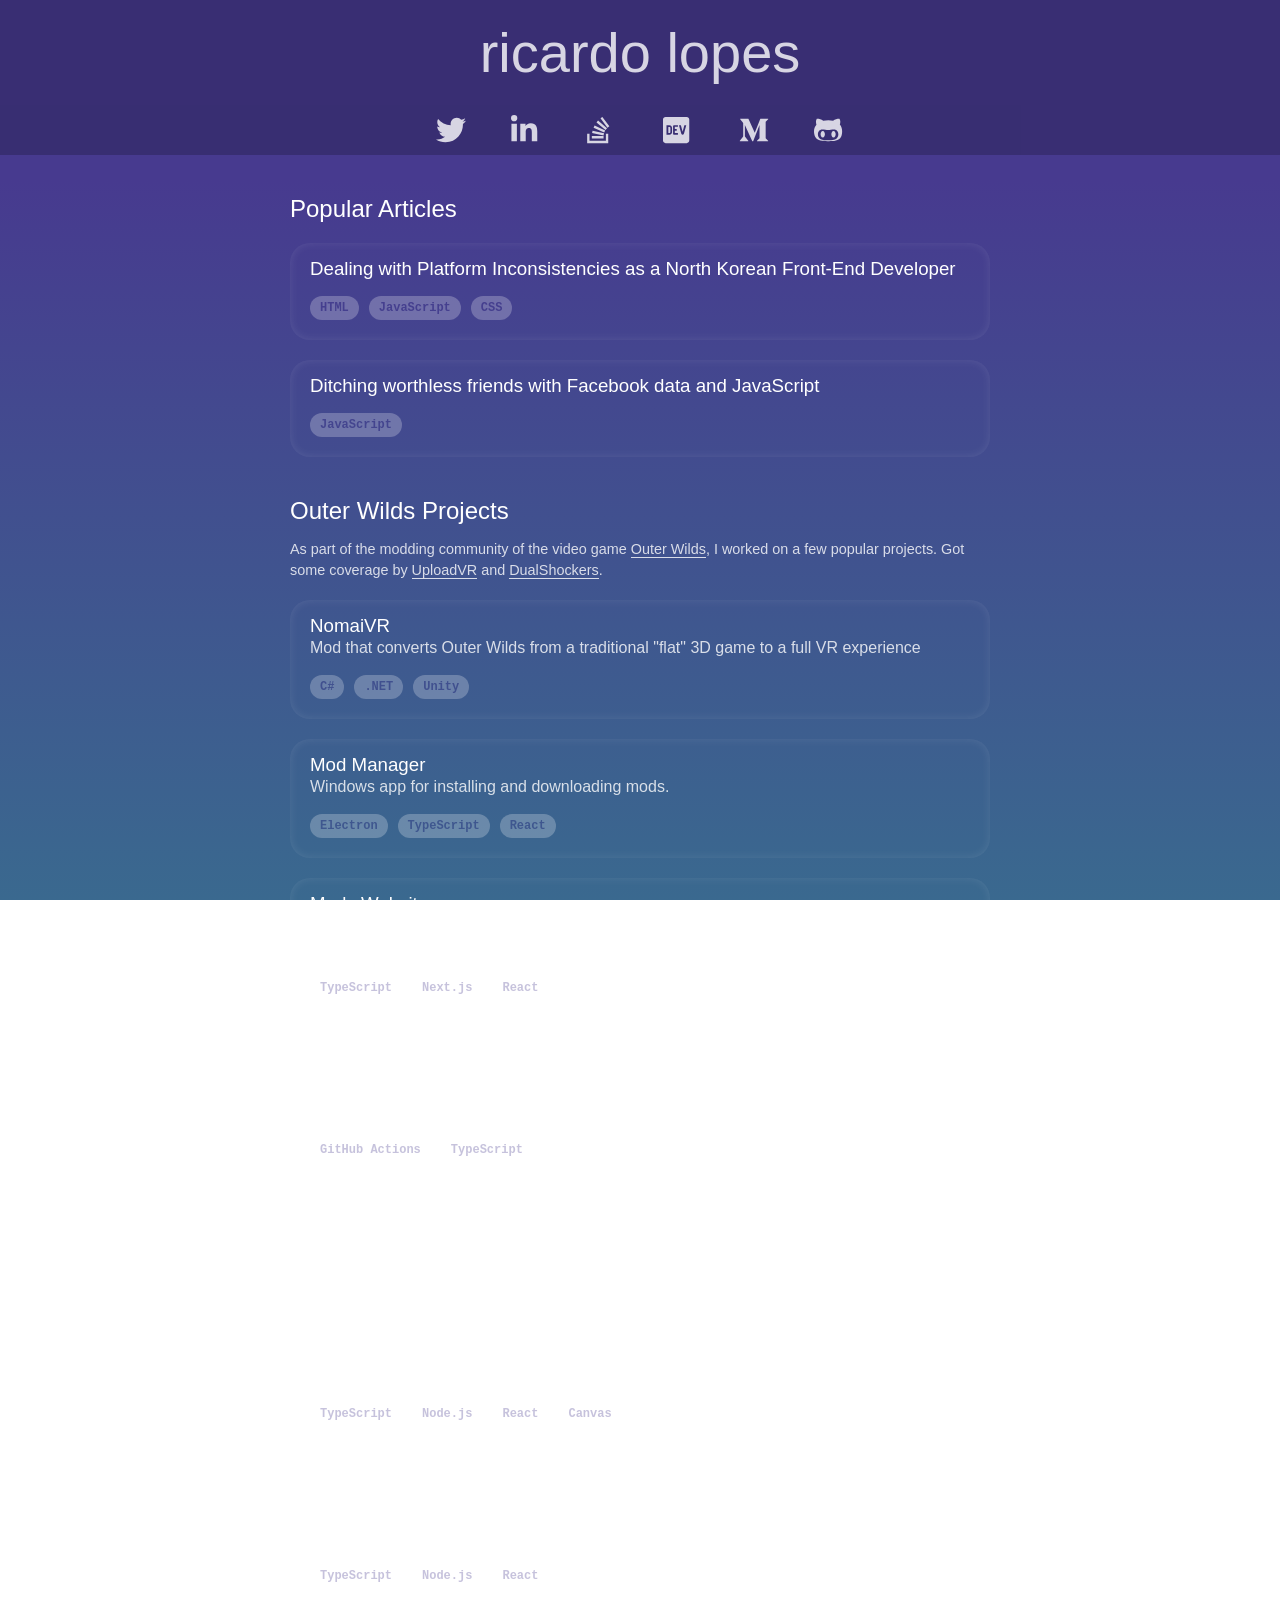
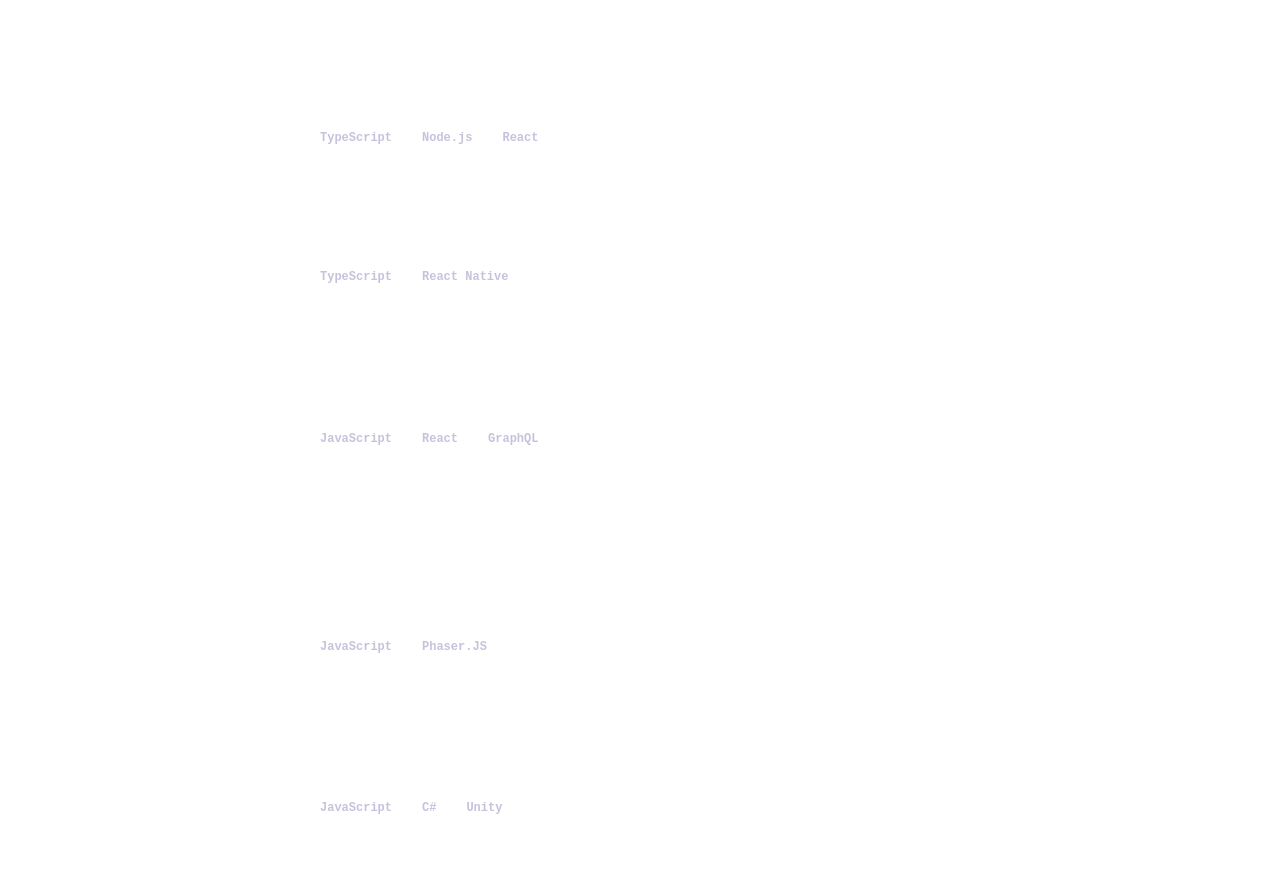
==== commit 14c69269: "Updates" ====
--- a/index.html
+++ b/index.html
@@ -3,4 +3,4 @@
           function gtag(){dataLayer.push(arguments);}
           gtag('js', new Date());
           gtag('config', 'UA-65658920-2');
-        </script><meta name="Description" content="Ricardo Lopes: Frontend Developer"/><link rel="apple-touch-icon" sizes="180x180" href="/apple-touch-icon.png"/><link rel="icon" type="image/png" sizes="32x32" href="/favicon-32x32.png"/><link rel="icon" type="image/png" sizes="16x16" href="/favicon-16x16.png"/><link rel="manifest" href="/site.webmanifest"/><meta name="msapplication-TileColor" content="#da532c"/><meta name="theme-color" content="#ffffff"/><meta charSet="utf-8"/><meta name="viewport" content="width=device-width"/><meta name="next-head-count" content="2"/><link rel="stylesheet" href="/_next/static/css/bebee35710bc29870794.css"/><link rel="stylesheet" href="/_next/static/css/93bcf15b11fdabcdcf09.css"/></head><body><div id="__next"><main class="styles_main__liORg"><div><header class="header_wrapper__2Jh4O"><h1 class="header_title__cuBOq">ricardo lopes</h1></header><div class="social-links_wrapper__1UpFQ"><nav class="social-links_socialLinks__2_MZi"><a class="icon-link_iconLink__1RoCs" href="https://twitter.com/raicuparta" title="Twitter @Raicuparta" target="_blank" rel="noopener noreferrer"><svg viewBox="0 0 512 512" class="icon-link_icon__TqKw2"><path d="M459.37 151.716c.325 4.548.325 9.097.325 13.645 0 138.72-105.583 298.558-298.558 298.558-59.452 0-114.68-17.219-161.137-47.106 8.447.974 16.568 1.299 25.34 1.299 49.055 0 94.213-16.568 130.274-44.832-46.132-.975-84.792-31.188-98.112-72.772 6.498.974 12.995 1.624 19.818 1.624 9.421 0 18.843-1.3 27.614-3.573-48.081-9.747-84.143-51.98-84.143-102.985v-1.299c13.969 7.797 30.214 12.67 47.431 13.319-28.264-18.843-46.781-51.005-46.781-87.391 0-19.492 5.197-37.36 14.294-52.954 51.655 63.675 129.3 105.258 216.365 109.807-1.624-7.797-2.599-15.918-2.599-24.04 0-57.828 46.782-104.934 104.934-104.934 30.213 0 57.502 12.67 76.67 33.137 23.715-4.548 46.456-13.32 66.599-25.34-7.798 24.366-24.366 44.833-46.132 57.827 21.117-2.273 41.584-8.122 60.426-16.243-14.292 20.791-32.161 39.308-52.628 54.253z"></path></svg></a><a class="icon-link_iconLink__1RoCs" href="https://www.linkedin.com/in/ricardo-lopes-3a071643/" title="LinkedIn Ricardo Lopes" target="_blank" rel="noopener noreferrer"><svg viewBox="0 0 512 512" class="icon-link_icon__TqKw2"><path d="M100.28 448H7.4V148.9h92.88zM53.79 108.1C24.09 108.1 0 83.5 0 53.8a53.79 53.79 0 01107.58 0c0 29.7-24.1 54.3-53.79 54.3zM447.9 448h-92.68V302.4c0-34.7-.7-79.2-48.29-79.2-48.29 0-55.69 37.7-55.69 76.7V448h-92.78V148.9h89.08v40.8h1.3c12.4-23.5 42.69-48.3 87.88-48.3 94 0 111.28 61.9 111.28 142.3V448z"></path></svg></a><a class="icon-link_iconLink__1RoCs" href="https://stackoverflow.com/users/3962104/ricardo-lopes?tab=profile" title="Stack Overflow @Raicuparta" target="_blank" rel="noopener noreferrer"><svg viewBox="0 0 512 512" class="icon-link_icon__TqKw2"><path d="M290.7 311L95 269.7 86.8 309l195.7 41zm51-87L188.2 95.7l-25.5 30.8 153.5 128.3zm-31.2 39.7L129.2 179l-16.7 36.5L293.7 300zM262 32l-32 24 119.3 160.3 32-24zm20.5 328h-200v39.7h200zm39.7 80H42.7V320h-40v160h359.5V320h-40z"></path></svg></a><a class="icon-link_iconLink__1RoCs" href="https://dev.to/raicuparta" title="DEV @Raicuparta" target="_blank" rel="noopener noreferrer"><svg viewBox="0 0 512 512" class="icon-link_icon__TqKw2"><path d="M120.12 208.29c-3.88-2.9-7.77-4.35-11.65-4.35H91.03v104.47h17.45c3.88 0 7.77-1.45 11.65-4.35 3.88-2.9 5.82-7.25 5.82-13.06v-69.65c-.01-5.8-1.96-10.16-5.83-13.06zM404.1 32H43.9C19.7 32 .06 51.59 0 75.8v360.4C.06 460.41 19.7 480 43.9 480h360.2c24.21 0 43.84-19.59 43.9-43.8V75.8c-.06-24.21-19.7-43.8-43.9-43.8zM154.2 291.19c0 18.81-11.61 47.31-48.36 47.25h-46.4V172.98h47.38c35.44 0 47.36 28.46 47.37 47.28l.01 70.93zm100.68-88.66H201.6v38.42h32.57v29.57H201.6v38.41h53.29v29.57h-62.18c-11.16.29-20.44-8.53-20.72-19.69V193.7c-.27-11.15 8.56-20.41 19.71-20.69h63.19l-.01 29.52zm103.64 115.29c-13.2 30.75-36.85 24.63-47.44 0l-38.53-144.8h32.57l29.71 113.72 29.57-113.72h32.58l-38.46 144.8z"></path></svg></a><a class="icon-link_iconLink__1RoCs" href="https://medium.com/@Raicuparta" title="Medium @Raicuparta" target="_blank" rel="noopener noreferrer"><svg viewBox="0 0 512 512" class="icon-link_icon__TqKw2"><path d="M71.5 142.3c.6-5.9-1.7-11.8-6.1-15.8L20.3 72.1V64h140.2l108.4 237.7L364.2 64h133.7v8.1l-38.6 37c-3.3 2.5-5 6.7-4.3 10.8v272c-.7 4.1 1 8.3 4.3 10.8l37.7 37v8.1H307.3v-8.1l39.1-37.9c3.8-3.8 3.8-5 3.8-10.8V171.2L241.5 447.1h-14.7L100.4 171.2v184.9c-1.1 7.8 1.5 15.6 7 21.2l50.8 61.6v8.1h-144v-8L65 377.3c5.4-5.6 7.9-13.5 6.5-21.2V142.3z"></path></svg></a><a class="icon-link_iconLink__1RoCs" href="https://github.com/Raicuparta" title="Github @Raicuparta" target="_blank" rel="noopener noreferrer"><svg viewBox="0 0 512 512" class="icon-link_icon__TqKw2"><path d="M186.1 328.7c0 20.9-10.9 55.1-36.7 55.1s-36.7-34.2-36.7-55.1 10.9-55.1 36.7-55.1 36.7 34.2 36.7 55.1zM480 278.2c0 31.9-3.2 65.7-17.5 95-37.9 76.6-142.1 74.8-216.7 74.8-75.8 0-186.2 2.7-225.6-74.8-14.6-29-20.2-63.1-20.2-95 0-41.9 13.9-81.5 41.5-113.6-5.2-15.8-7.7-32.4-7.7-48.8 0-21.5 4.9-32.3 14.6-51.8 45.3 0 74.3 9 108.8 36 29-6.9 58.8-10 88.7-10 27 0 54.2 2.9 80.4 9.2 34-26.7 63-35.2 107.8-35.2 9.8 19.5 14.6 30.3 14.6 51.8 0 16.4-2.6 32.7-7.7 48.2 27.5 32.4 39 72.3 39 114.2zm-64.3 50.5c0-43.9-26.7-82.6-73.5-82.6-18.9 0-37 3.4-56 6-14.9 2.3-29.8 3.2-45.1 3.2-15.2 0-30.1-.9-45.1-3.2-18.7-2.6-37-6-56-6-46.8 0-73.5 38.7-73.5 82.6 0 87.8 80.4 101.3 150.4 101.3h48.2c70.3 0 150.6-13.4 150.6-101.3zm-82.6-55.1c-25.8 0-36.7 34.2-36.7 55.1s10.9 55.1 36.7 55.1 36.7-34.2 36.7-55.1-10.9-55.1-36.7-55.1z"></path></svg></a></nav></div><div></div><div class="styles_content__3Hj3c"><section class="projects-section_projectsSection__3aQbL"><h2 class="projects-section_title__3aOQu">Popular Articles</h2><div class="projects-section_description__3fEKM"></div><a class="project-card_projectCard__voFRt" href="https://dev.to/raicuparta/dealing-with-platform-inconsistencies-as-a-north-korean-front-end-developer-3158" target="_blank" rel="noopener noreferrer"><div><h3 class="project-card_title__gSEYl">Dealing with Platform Inconsistencies as a North Korean Front-End Developer</h3><p class="project-card_description__UYRU2"></p></div><div><span class="tag_tag__1zUIz">HTML</span><span class="tag_tag__1zUIz">JavaScript</span><span class="tag_tag__1zUIz">CSS</span></div></a><a class="project-card_projectCard__voFRt" href="https://dev.to/raicuparta/ditching-worthless-friends-with-facebook-data-and-javascript-3f2i" target="_blank" rel="noopener noreferrer"><div><h3 class="project-card_title__gSEYl">Ditching worthless friends with Facebook data and JavaScript</h3><p class="project-card_description__UYRU2"></p></div><div><span class="tag_tag__1zUIz">JavaScript</span></div></a></section><section class="projects-section_projectsSection__3aQbL"><h2 class="projects-section_title__3aOQu">Outer Wilds Projects</h2><div class="projects-section_description__3fEKM"><p>As part of the modding community of the video game<!-- --> <a href="https://www.mobiusdigitalgames.com/outer-wilds.html" target="_blank" rel="noopener noreferrer">Outer Wilds</a>, I worked on a few popular projects. Got some coverage by<!-- --> <a href="https://uploadvr.com/outer-wilds-vr-mod" target="_blank" rel="noopener noreferrer">UploadVR</a> <!-- -->and<!-- --> <a href="https://www.dualshockers.com/outer-wilds-virtual-reality-fan-mod/" target="_blank" rel="noopener noreferrer">DualShockers</a>.</p></div><a class="project-card_projectCard__voFRt" href="https://github.com/Raicuparta/nomai-vr" target="_blank" rel="noopener noreferrer"><div><h3 class="project-card_title__gSEYl">NomaiVR</h3><p class="project-card_description__UYRU2">Mod that converts Outer Wilds from a traditional &quot;flat&quot; 3D game to a full VR experience</p></div><div><span class="tag_tag__1zUIz">C#</span><span class="tag_tag__1zUIz">.NET</span><span class="tag_tag__1zUIz">Unity</span></div></a><a class="project-card_projectCard__voFRt" href="https://github.com/Raicuparta/ow-mod-manager" target="_blank" rel="noopener noreferrer"><div><h3 class="project-card_title__gSEYl">Mod Manager</h3><p class="project-card_description__UYRU2">Windows app for installing and downloading mods.</p></div><div><span class="tag_tag__1zUIz">Electron</span><span class="tag_tag__1zUIz">TypeScript</span><span class="tag_tag__1zUIz">React</span></div></a><a class="project-card_projectCard__voFRt" href="https://github.com/Raicuparta/outerwildsmods.com" target="_blank" rel="noopener noreferrer"><div><h3 class="project-card_title__gSEYl">Mods Website</h3><p class="project-card_description__UYRU2">Web page with information about game modifications. Static page, but updates itself automatically with data from the mod database.</p></div><div><span class="tag_tag__1zUIz">TypeScript</span><span class="tag_tag__1zUIz">Next.js</span><span class="tag_tag__1zUIz">React</span></div></a><a class="project-card_projectCard__voFRt" href="https://github.com/Raicuparta/outer-wilds-mod-db" target="_blank" rel="noopener noreferrer"><div><h3 class="project-card_title__gSEYl">Mod Database</h3><p class="project-card_description__UYRU2">Aggregates all mod repos made by the community into a self-updating repo. The website and mod manager both use this database.</p></div><div><span class="tag_tag__1zUIz">GitHub Actions</span><span class="tag_tag__1zUIz">TypeScript</span></div></a></section><section class="projects-section_projectsSection__3aQbL"><h2 class="projects-section_title__3aOQu">Other Projects</h2><div class="projects-section_description__3fEKM"></div><a class="project-card_projectCard__voFRt" href="https://github.com/bravebunny/curvatron" target="_blank" rel="noopener noreferrer"><div><h3 class="project-card_title__gSEYl">Curvatron</h3><p class="project-card_description__UYRU2">Minimalist &quot;snake&quot; video game, available on Steam. Previously available on Android and iOS.</p></div><div><span class="tag_tag__1zUIz">JavaScript</span><span class="tag_tag__1zUIz">Phaser.JS</span></div></a><a class="project-card_projectCard__voFRt" href="https://bravebunny.co" target="_blank" rel="noopener noreferrer"><div><h3 class="project-card_title__gSEYl">Brave Bunny</h3><p class="project-card_description__UYRU2">Worked on multiple small game projects with friends, participated in a bunch of game jams and other events.</p></div><div><span class="tag_tag__1zUIz">JavaScript</span><span class="tag_tag__1zUIz">C#</span><span class="tag_tag__1zUIz">Unity</span></div></a></section><section class="projects-section_projectsSection__3aQbL"><h2 class="projects-section_title__3aOQu">Professional Projects</h2><div class="projects-section_description__3fEKM"><p>These are a few of the projects I contributed to during my professional career.</p></div><a class="project-card_projectCard__voFRt" href="https://trainline.com" target="_blank" rel="noopener noreferrer"><div><h3 class="project-card_title__gSEYl">Trainline</h3><p class="project-card_description__UYRU2">Ticketing platform for trains / buses. I did maintenance and implementation of new features on the front end for trainline.com.</p></div><div><span class="tag_tag__1zUIz">TypeScript</span><span class="tag_tag__1zUIz">Node.js</span><span class="tag_tag__1zUIz">React</span></div></a><a class="project-card_projectCard__voFRt" href="https://autoscout24.ch" target="_blank" rel="noopener noreferrer"><div><h3 class="project-card_title__gSEYl">AutoScout24 Switzerland</h3><p class="project-card_description__UYRU2">Marketplace for vehicles. I worked on the main page, and created a new area for private members.</p></div><div><span class="tag_tag__1zUIz">TypeScript</span><span class="tag_tag__1zUIz">Node.js</span><span class="tag_tag__1zUIz">React</span></div></a><a class="project-card_projectCard__voFRt" href="https://www.cityrow.com/" target="_blank" rel="noopener noreferrer"><div><h3 class="project-card_title__gSEYl">CityRow Go</h3><p class="project-card_description__UYRU2">Fitness app for rowing enthusiasts. I helped create the React Native app.</p></div><div><span class="tag_tag__1zUIz">TypeScript</span><span class="tag_tag__1zUIz">React Native</span></div></a><a class="project-card_projectCard__voFRt" href="https://www.radiatorlabs.com" target="_blank" rel="noopener noreferrer"><div><h3 class="project-card_title__gSEYl">Radiator Labs</h3><p class="project-card_description__UYRU2">App / device for improving the efficiency of radiators. I built a dashboard with graphs and stats about said radiators.</p></div><div><span class="tag_tag__1zUIz">JavaScript</span><span class="tag_tag__1zUIz">React</span><span class="tag_tag__1zUIz">GraphQL</span></div></a></section></div></div></main></div></body></html>+        </script><meta name="Description" content="Ricardo Lopes: Frontend Developer"/><link rel="apple-touch-icon" sizes="180x180" href="/apple-touch-icon.png"/><link rel="icon" type="image/png" sizes="32x32" href="/favicon-32x32.png"/><link rel="icon" type="image/png" sizes="16x16" href="/favicon-16x16.png"/><link rel="manifest" href="/site.webmanifest"/><meta name="msapplication-TileColor" content="#da532c"/><meta name="theme-color" content="#ffffff"/><meta charSet="utf-8"/><meta name="viewport" content="width=device-width"/><meta name="next-head-count" content="2"/><link rel="stylesheet" href="/_next/static/css/1f1036db696535030ec1.css" data-n-g=""/><link rel="stylesheet" href="/_next/static/css/482cf2905c2fe8518c27.css" data-n-p=""/><noscript data-n-css=""></noscript></head><body><div id="__next"><main class="styles_main__liORg"><div><header class="header_wrapper__2Jh4O"><h1 class="header_title__cuBOq">ricardo lopes</h1></header><div class="social-links_wrapper__1UpFQ"><nav class="social-links_socialLinks__2_MZi"><a class="icon-link_iconLink__1RoCs" href="https://twitter.com/raicuparta" title="Twitter @Raicuparta" target="_blank" rel="noopener noreferrer"><svg viewBox="0 0 512 512" class="icon-link_icon__TqKw2"><path d="M459.37 151.716c.325 4.548.325 9.097.325 13.645 0 138.72-105.583 298.558-298.558 298.558-59.452 0-114.68-17.219-161.137-47.106 8.447.974 16.568 1.299 25.34 1.299 49.055 0 94.213-16.568 130.274-44.832-46.132-.975-84.792-31.188-98.112-72.772 6.498.974 12.995 1.624 19.818 1.624 9.421 0 18.843-1.3 27.614-3.573-48.081-9.747-84.143-51.98-84.143-102.985v-1.299c13.969 7.797 30.214 12.67 47.431 13.319-28.264-18.843-46.781-51.005-46.781-87.391 0-19.492 5.197-37.36 14.294-52.954 51.655 63.675 129.3 105.258 216.365 109.807-1.624-7.797-2.599-15.918-2.599-24.04 0-57.828 46.782-104.934 104.934-104.934 30.213 0 57.502 12.67 76.67 33.137 23.715-4.548 46.456-13.32 66.599-25.34-7.798 24.366-24.366 44.833-46.132 57.827 21.117-2.273 41.584-8.122 60.426-16.243-14.292 20.791-32.161 39.308-52.628 54.253z"></path></svg></a><a class="icon-link_iconLink__1RoCs" href="https://www.linkedin.com/in/riclop" title="LinkedIn Ricardo Lopes" target="_blank" rel="noopener noreferrer"><svg viewBox="0 0 512 512" class="icon-link_icon__TqKw2"><path d="M100.28 448H7.4V148.9h92.88zM53.79 108.1C24.09 108.1 0 83.5 0 53.8a53.79 53.79 0 01107.58 0c0 29.7-24.1 54.3-53.79 54.3zM447.9 448h-92.68V302.4c0-34.7-.7-79.2-48.29-79.2-48.29 0-55.69 37.7-55.69 76.7V448h-92.78V148.9h89.08v40.8h1.3c12.4-23.5 42.69-48.3 87.88-48.3 94 0 111.28 61.9 111.28 142.3V448z"></path></svg></a><a class="icon-link_iconLink__1RoCs" href="https://stackoverflow.com/users/3962104/ricardo-lopes?tab=profile" title="Stack Overflow @Raicuparta" target="_blank" rel="noopener noreferrer"><svg viewBox="0 0 512 512" class="icon-link_icon__TqKw2"><path d="M290.7 311L95 269.7 86.8 309l195.7 41zm51-87L188.2 95.7l-25.5 30.8 153.5 128.3zm-31.2 39.7L129.2 179l-16.7 36.5L293.7 300zM262 32l-32 24 119.3 160.3 32-24zm20.5 328h-200v39.7h200zm39.7 80H42.7V320h-40v160h359.5V320h-40z"></path></svg></a><a class="icon-link_iconLink__1RoCs" href="https://dev.to/raicuparta" title="DEV @Raicuparta" target="_blank" rel="noopener noreferrer"><svg viewBox="0 0 512 512" class="icon-link_icon__TqKw2"><path d="M120.12 208.29c-3.88-2.9-7.77-4.35-11.65-4.35H91.03v104.47h17.45c3.88 0 7.77-1.45 11.65-4.35 3.88-2.9 5.82-7.25 5.82-13.06v-69.65c-.01-5.8-1.96-10.16-5.83-13.06zM404.1 32H43.9C19.7 32 .06 51.59 0 75.8v360.4C.06 460.41 19.7 480 43.9 480h360.2c24.21 0 43.84-19.59 43.9-43.8V75.8c-.06-24.21-19.7-43.8-43.9-43.8zM154.2 291.19c0 18.81-11.61 47.31-48.36 47.25h-46.4V172.98h47.38c35.44 0 47.36 28.46 47.37 47.28l.01 70.93zm100.68-88.66H201.6v38.42h32.57v29.57H201.6v38.41h53.29v29.57h-62.18c-11.16.29-20.44-8.53-20.72-19.69V193.7c-.27-11.15 8.56-20.41 19.71-20.69h63.19l-.01 29.52zm103.64 115.29c-13.2 30.75-36.85 24.63-47.44 0l-38.53-144.8h32.57l29.71 113.72 29.57-113.72h32.58l-38.46 144.8z"></path></svg></a><a class="icon-link_iconLink__1RoCs" href="https://medium.com/@Raicuparta" title="Medium @Raicuparta" target="_blank" rel="noopener noreferrer"><svg viewBox="0 0 512 512" class="icon-link_icon__TqKw2"><path d="M71.5 142.3c.6-5.9-1.7-11.8-6.1-15.8L20.3 72.1V64h140.2l108.4 237.7L364.2 64h133.7v8.1l-38.6 37c-3.3 2.5-5 6.7-4.3 10.8v272c-.7 4.1 1 8.3 4.3 10.8l37.7 37v8.1H307.3v-8.1l39.1-37.9c3.8-3.8 3.8-5 3.8-10.8V171.2L241.5 447.1h-14.7L100.4 171.2v184.9c-1.1 7.8 1.5 15.6 7 21.2l50.8 61.6v8.1h-144v-8L65 377.3c5.4-5.6 7.9-13.5 6.5-21.2V142.3z"></path></svg></a><a class="icon-link_iconLink__1RoCs" href="https://github.com/Raicuparta" title="Github @Raicuparta" target="_blank" rel="noopener noreferrer"><svg viewBox="0 0 512 512" class="icon-link_icon__TqKw2"><path d="M186.1 328.7c0 20.9-10.9 55.1-36.7 55.1s-36.7-34.2-36.7-55.1 10.9-55.1 36.7-55.1 36.7 34.2 36.7 55.1zM480 278.2c0 31.9-3.2 65.7-17.5 95-37.9 76.6-142.1 74.8-216.7 74.8-75.8 0-186.2 2.7-225.6-74.8-14.6-29-20.2-63.1-20.2-95 0-41.9 13.9-81.5 41.5-113.6-5.2-15.8-7.7-32.4-7.7-48.8 0-21.5 4.9-32.3 14.6-51.8 45.3 0 74.3 9 108.8 36 29-6.9 58.8-10 88.7-10 27 0 54.2 2.9 80.4 9.2 34-26.7 63-35.2 107.8-35.2 9.8 19.5 14.6 30.3 14.6 51.8 0 16.4-2.6 32.7-7.7 48.2 27.5 32.4 39 72.3 39 114.2zm-64.3 50.5c0-43.9-26.7-82.6-73.5-82.6-18.9 0-37 3.4-56 6-14.9 2.3-29.8 3.2-45.1 3.2-15.2 0-30.1-.9-45.1-3.2-18.7-2.6-37-6-56-6-46.8 0-73.5 38.7-73.5 82.6 0 87.8 80.4 101.3 150.4 101.3h48.2c70.3 0 150.6-13.4 150.6-101.3zm-82.6-55.1c-25.8 0-36.7 34.2-36.7 55.1s10.9 55.1 36.7 55.1 36.7-34.2 36.7-55.1-10.9-55.1-36.7-55.1z"></path></svg></a></nav></div><div></div><div class="styles_content__3Hj3c"><section class="projects-section_projectsSection__3aQbL"><h2 class="projects-section_title__3aOQu">Popular Articles</h2><div class="projects-section_description__3fEKM"></div><a class="project-card_projectCard__voFRt" href="https://dev.to/raicuparta/dealing-with-platform-inconsistencies-as-a-north-korean-front-end-developer-3158" target="_blank" rel="noopener noreferrer"><div><h3 class="project-card_title__gSEYl">Dealing with Platform Inconsistencies as a North Korean Front-End Developer</h3><p class="project-card_description__UYRU2"></p></div><div><span class="tag_tag__1zUIz"><span class="tag_content__3srY9">HTML</span></span><span class="tag_tag__1zUIz"><span class="tag_content__3srY9">JavaScript</span></span><span class="tag_tag__1zUIz"><span class="tag_content__3srY9">CSS</span></span></div></a><a class="project-card_projectCard__voFRt" href="https://dev.to/raicuparta/ditching-worthless-friends-with-facebook-data-and-javascript-3f2i" target="_blank" rel="noopener noreferrer"><div><h3 class="project-card_title__gSEYl">Ditching worthless friends with Facebook data and JavaScript</h3><p class="project-card_description__UYRU2"></p></div><div><span class="tag_tag__1zUIz"><span class="tag_content__3srY9">JavaScript</span></span></div></a></section><section class="projects-section_projectsSection__3aQbL"><h2 class="projects-section_title__3aOQu">Outer Wilds Projects</h2><div class="projects-section_description__3fEKM"><p>As part of the modding community of the video game<!-- --> <a class="link_link__2kwk9" href="https://www.mobiusdigitalgames.com/outer-wilds.html" target="_blank" rel="noopener noreferrer">Outer Wilds</a>, I worked on a few popular projects. Got some coverage by<!-- --> <a class="link_link__2kwk9" href="https://uploadvr.com/outer-wilds-vr-mod" target="_blank" rel="noopener noreferrer">UploadVR</a> <!-- -->and<!-- --> <a class="link_link__2kwk9" href="https://www.dualshockers.com/outer-wilds-virtual-reality-fan-mod/" target="_blank" rel="noopener noreferrer">DualShockers</a>.</p></div><a class="project-card_projectCard__voFRt" href="https://github.com/Raicuparta/nomai-vr" target="_blank" rel="noopener noreferrer"><div><h3 class="project-card_title__gSEYl">NomaiVR</h3><p class="project-card_description__UYRU2">Mod that converts Outer Wilds from a traditional &quot;flat&quot; 3D game to a full VR experience</p></div><div><span class="tag_tag__1zUIz"><span class="tag_content__3srY9">C#</span></span><span class="tag_tag__1zUIz"><span class="tag_content__3srY9">.NET</span></span><span class="tag_tag__1zUIz"><span class="tag_content__3srY9">Unity</span></span></div></a><a class="project-card_projectCard__voFRt" href="https://github.com/Raicuparta/ow-mod-manager" target="_blank" rel="noopener noreferrer"><div><h3 class="project-card_title__gSEYl">Mod Manager</h3><p class="project-card_description__UYRU2">Windows app for installing and downloading mods.</p></div><div><span class="tag_tag__1zUIz"><span class="tag_content__3srY9">Electron</span></span><span class="tag_tag__1zUIz"><span class="tag_content__3srY9">TypeScript</span></span><span class="tag_tag__1zUIz"><span class="tag_content__3srY9">React</span></span></div></a><a class="project-card_projectCard__voFRt" href="https://github.com/Raicuparta/outerwildsmods.com" target="_blank" rel="noopener noreferrer"><div><h3 class="project-card_title__gSEYl">Mods Website</h3><p class="project-card_description__UYRU2">Web page with information about game modifications. Static page, but updates itself automatically with data from the mod database.</p></div><div><span class="tag_tag__1zUIz"><span class="tag_content__3srY9">TypeScript</span></span><span class="tag_tag__1zUIz"><span class="tag_content__3srY9">Next.js</span></span><span class="tag_tag__1zUIz"><span class="tag_content__3srY9">React</span></span></div></a><a class="project-card_projectCard__voFRt" href="https://github.com/Raicuparta/outer-wilds-mod-db" target="_blank" rel="noopener noreferrer"><div><h3 class="project-card_title__gSEYl">Mod Database</h3><p class="project-card_description__UYRU2">Aggregates all mod repos made by the community into a self-updating repo. The website and mod manager both use this database.</p></div><div><span class="tag_tag__1zUIz"><span class="tag_content__3srY9">GitHub Actions</span></span><span class="tag_tag__1zUIz"><span class="tag_content__3srY9">TypeScript</span></span></div></a></section><section class="projects-section_projectsSection__3aQbL"><h2 class="projects-section_title__3aOQu">Professional Projects</h2><div class="projects-section_description__3fEKM"><p>These are a few of the projects I contributed to during my professional career.</p></div><a class="project-card_projectCard__voFRt" href="https://hasty.ai" target="_blank" rel="noopener noreferrer"><div><h3 class="project-card_title__gSEYl">Hasty.ai</h3><p class="project-card_description__UYRU2">End-to-end vision AI solution, with AI-assisted annotation, automated QA, etc, to assist in the creation of models.</p></div><div><span class="tag_tag__1zUIz"><span class="tag_content__3srY9">TypeScript</span></span><span class="tag_tag__1zUIz"><span class="tag_content__3srY9">Node.js</span></span><span class="tag_tag__1zUIz"><span class="tag_content__3srY9">React</span></span><span class="tag_tag__1zUIz"><span class="tag_content__3srY9">Canvas</span></span></div></a><a class="project-card_projectCard__voFRt" href="https://trainline.com" target="_blank" rel="noopener noreferrer"><div><h3 class="project-card_title__gSEYl">Trainline</h3><p class="project-card_description__UYRU2">Ticketing platform for trains / buses. I did maintenance and implementation of new features on the front end for trainline.com.</p></div><div><span class="tag_tag__1zUIz"><span class="tag_content__3srY9">TypeScript</span></span><span class="tag_tag__1zUIz"><span class="tag_content__3srY9">Node.js</span></span><span class="tag_tag__1zUIz"><span class="tag_content__3srY9">React</span></span></div></a><a class="project-card_projectCard__voFRt" href="https://autoscout24.ch" target="_blank" rel="noopener noreferrer"><div><h3 class="project-card_title__gSEYl">AutoScout24 Switzerland</h3><p class="project-card_description__UYRU2">Marketplace for vehicles. I worked on the main page, and created a new area for private members.</p></div><div><span class="tag_tag__1zUIz"><span class="tag_content__3srY9">TypeScript</span></span><span class="tag_tag__1zUIz"><span class="tag_content__3srY9">Node.js</span></span><span class="tag_tag__1zUIz"><span class="tag_content__3srY9">React</span></span></div></a><a class="project-card_projectCard__voFRt" href="https://www.cityrow.com/" target="_blank" rel="noopener noreferrer"><div><h3 class="project-card_title__gSEYl">CityRow Go</h3><p class="project-card_description__UYRU2">Fitness app for rowing enthusiasts. I helped create the React Native app.</p></div><div><span class="tag_tag__1zUIz"><span class="tag_content__3srY9">TypeScript</span></span><span class="tag_tag__1zUIz"><span class="tag_content__3srY9">React Native</span></span></div></a><a class="project-card_projectCard__voFRt" href="https://www.radiatorlabs.com" target="_blank" rel="noopener noreferrer"><div><h3 class="project-card_title__gSEYl">Radiator Labs</h3><p class="project-card_description__UYRU2">App / device for improving the efficiency of radiators. I built a dashboard with graphs and stats about said radiators.</p></div><div><span class="tag_tag__1zUIz"><span class="tag_content__3srY9">JavaScript</span></span><span class="tag_tag__1zUIz"><span class="tag_content__3srY9">React</span></span><span class="tag_tag__1zUIz"><span class="tag_content__3srY9">GraphQL</span></span></div></a></section><section class="projects-section_projectsSection__3aQbL"><h2 class="projects-section_title__3aOQu">Other Game Dev Projects</h2><div class="projects-section_description__3fEKM"></div><a class="project-card_projectCard__voFRt" href="https://github.com/bravebunny/curvatron" target="_blank" rel="noopener noreferrer"><div><h3 class="project-card_title__gSEYl">Curvatron</h3><p class="project-card_description__UYRU2">Minimalist &quot;snake&quot; video game, available on Steam. Previously available on Android and iOS.</p></div><div><span class="tag_tag__1zUIz"><span class="tag_content__3srY9">JavaScript</span></span><span class="tag_tag__1zUIz"><span class="tag_content__3srY9">Phaser.JS</span></span></div></a><a class="project-card_projectCard__voFRt" href="https://bravebunny.co" target="_blank" rel="noopener noreferrer"><div><h3 class="project-card_title__gSEYl">Brave Bunny</h3><p class="project-card_description__UYRU2">Worked on multiple small game projects with friends, participated in a bunch of game jams and other events.</p></div><div><span class="tag_tag__1zUIz"><span class="tag_content__3srY9">JavaScript</span></span><span class="tag_tag__1zUIz"><span class="tag_content__3srY9">C#</span></span><span class="tag_tag__1zUIz"><span class="tag_content__3srY9">Unity</span></span></div></a></section></div></div></main></div></body></html>
--- a/_next/static/css/1f1036db696535030ec1.css
+++ b/_next/static/css/1f1036db696535030ec1.css
@@ -0,0 +1 @@
+body{--background:#473a8f;--background-light:#3a698f;--overlay-dark:rgba(0,0,0,0.199);--highlight:hsla(0,0%,100%,0.1);--text:hsla(0,0%,100%,0.8);--accent:#fff;--spacing:20px;--transition-time:150ms;font-family:-apple-system,BlinkMacSystemFont,Segoe UI,Roboto,Oxygen,Ubuntu,Cantarell,Fira Sans,Droid Sans,Helvetica Neue,sans-serif;margin:0;color:var(--text);background:var(--background);background:linear-gradient(0,var(--background-light) 0,var(--background) 80%);background-attachment:fixed;font-weight:lighter}h1,h2,h3{font-weight:100}
--- a/_next/static/css/482cf2905c2fe8518c27.css
+++ b/_next/static/css/482cf2905c2fe8518c27.css
@@ -0,0 +1 @@
+.header_wrapper__2Jh4O{background:var(--overlay-dark);padding:var(--spacing) 0}.header_subtitle__3TvR6,.header_title__cuBOq{margin-top:0;text-align:center}.header_title__cuBOq{font-size:3.5em;margin-bottom:0}.header_subtitle__3TvR6{margin-bottom:.5em}.icon-link_iconLink__1RoCs{max-width:30px;max-height:30px;flex:1 1}.icon-link_iconLink__1RoCs:active .icon-link_icon__TqKw2,.icon-link_iconLink__1RoCs:focus .icon-link_icon__TqKw2,.icon-link_iconLink__1RoCs:hover .icon-link_icon__TqKw2{-webkit-transform:scale(1.1);transform:scale(1.1);fill:var(--accent)}.icon-link_icon__TqKw2{transition-property:fill,-webkit-transform;transition-property:fill,transform;transition-property:fill,transform,-webkit-transform;transition-duration:var(--transition-time);fill:var(--text)}.project-card_projectCard__voFRt{margin:var(--spacing) 0;padding:var(--spacing);border-radius:20px;color:var(--text);text-decoration:none;display:flex;flex-direction:column;justify-content:space-between;flex:1 1;box-shadow:inset 0 0 10px 0 var(--highlight);transition:box-shadow var(--transition-time)}.project-card_projectCard__voFRt:hover{box-shadow:inset 0 0 10px 0 var(--text)}.project-card_description__UYRU2{font-weight:lighter;line-height:1.4em;margin-top:0}.project-card_title__gSEYl{font-weight:300;margin:-5px 0 0;color:var(--accent)}.projects-section_projectsSection__3aQbL{max-width:700px;margin:auto;padding-bottom:var(--spacing)}.projects-section_title__3aOQu{margin:0;font-weight:350;color:#fff}.projects-section_description__3fEKM p{line-height:1.4em;font-size:.9em}.social-links_wrapper__1UpFQ{position:sticky;top:0;background:var(--overlay-dark);margin-bottom:calc(2 * var(--spacing));z-index:1}.social-links_socialLinks__2_MZi{padding:calc(var(--spacing) / 2) 0;display:flex;justify-content:space-evenly;max-width:500px;margin:auto}.link_link__2kwk9{color:var(--text);text-underline-offset:2px;text-decoration:none;font-weight:300;border-bottom:1px solid;transition-property:color border-bottom-width border-radius;transition-duration:var(--transition-time)}.link_link__2kwk9:hover{color:var(--accent);border-bottom-width:3px;border-radius:2px}.tag_tag__1zUIz{padding:calc(var(--spacing) / 4) calc(var(--spacing) / 2);display:inline-block;font-size:.75em;margin-right:calc(var(--spacing) / 2);background:currentColor;border-radius:20px;font-weight:700;font-family:Courier New,Courier;opacity:.3;transition:var(--transition-time)}.tag_content__3srY9{color:var(--background)}.styles_main__liORg{display:flex;flex-direction:column;justify-content:center;min-height:100vh}.styles_content__3Hj3c{padding:0 var(--spacing)}
